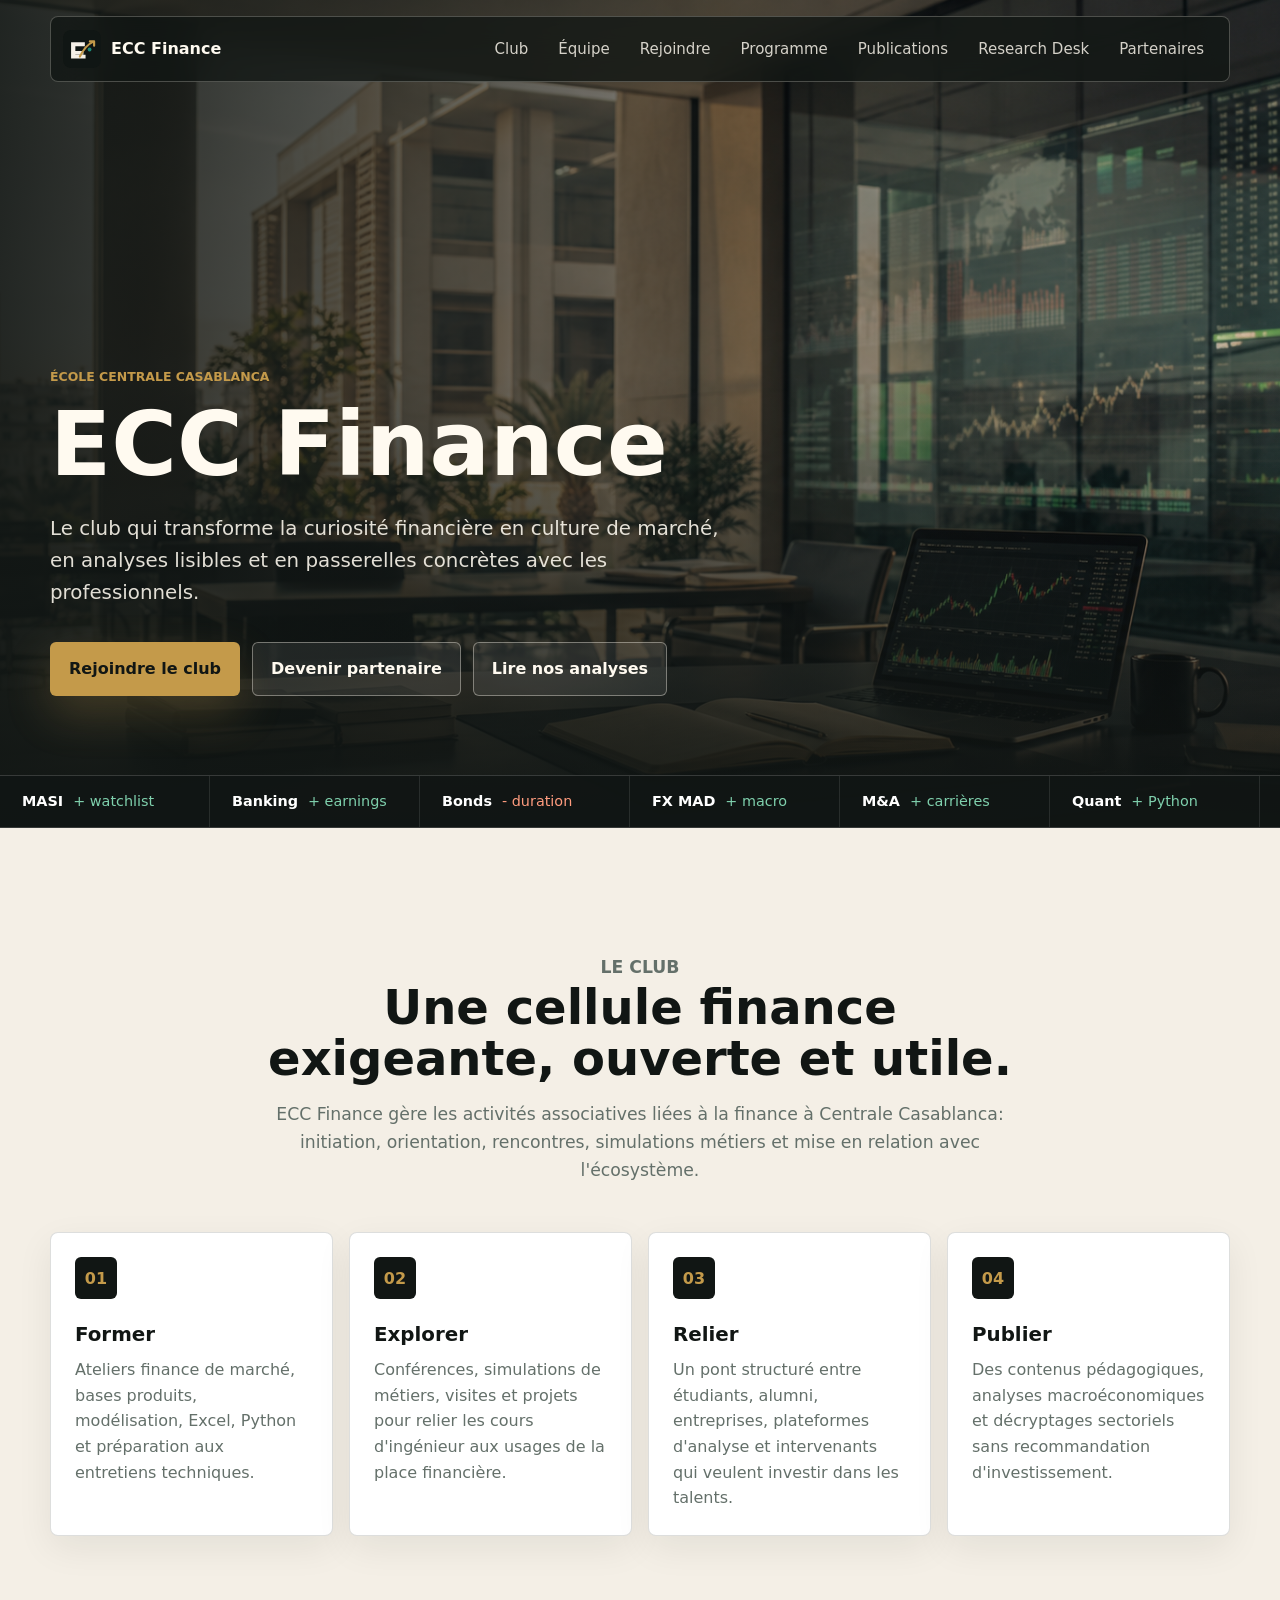
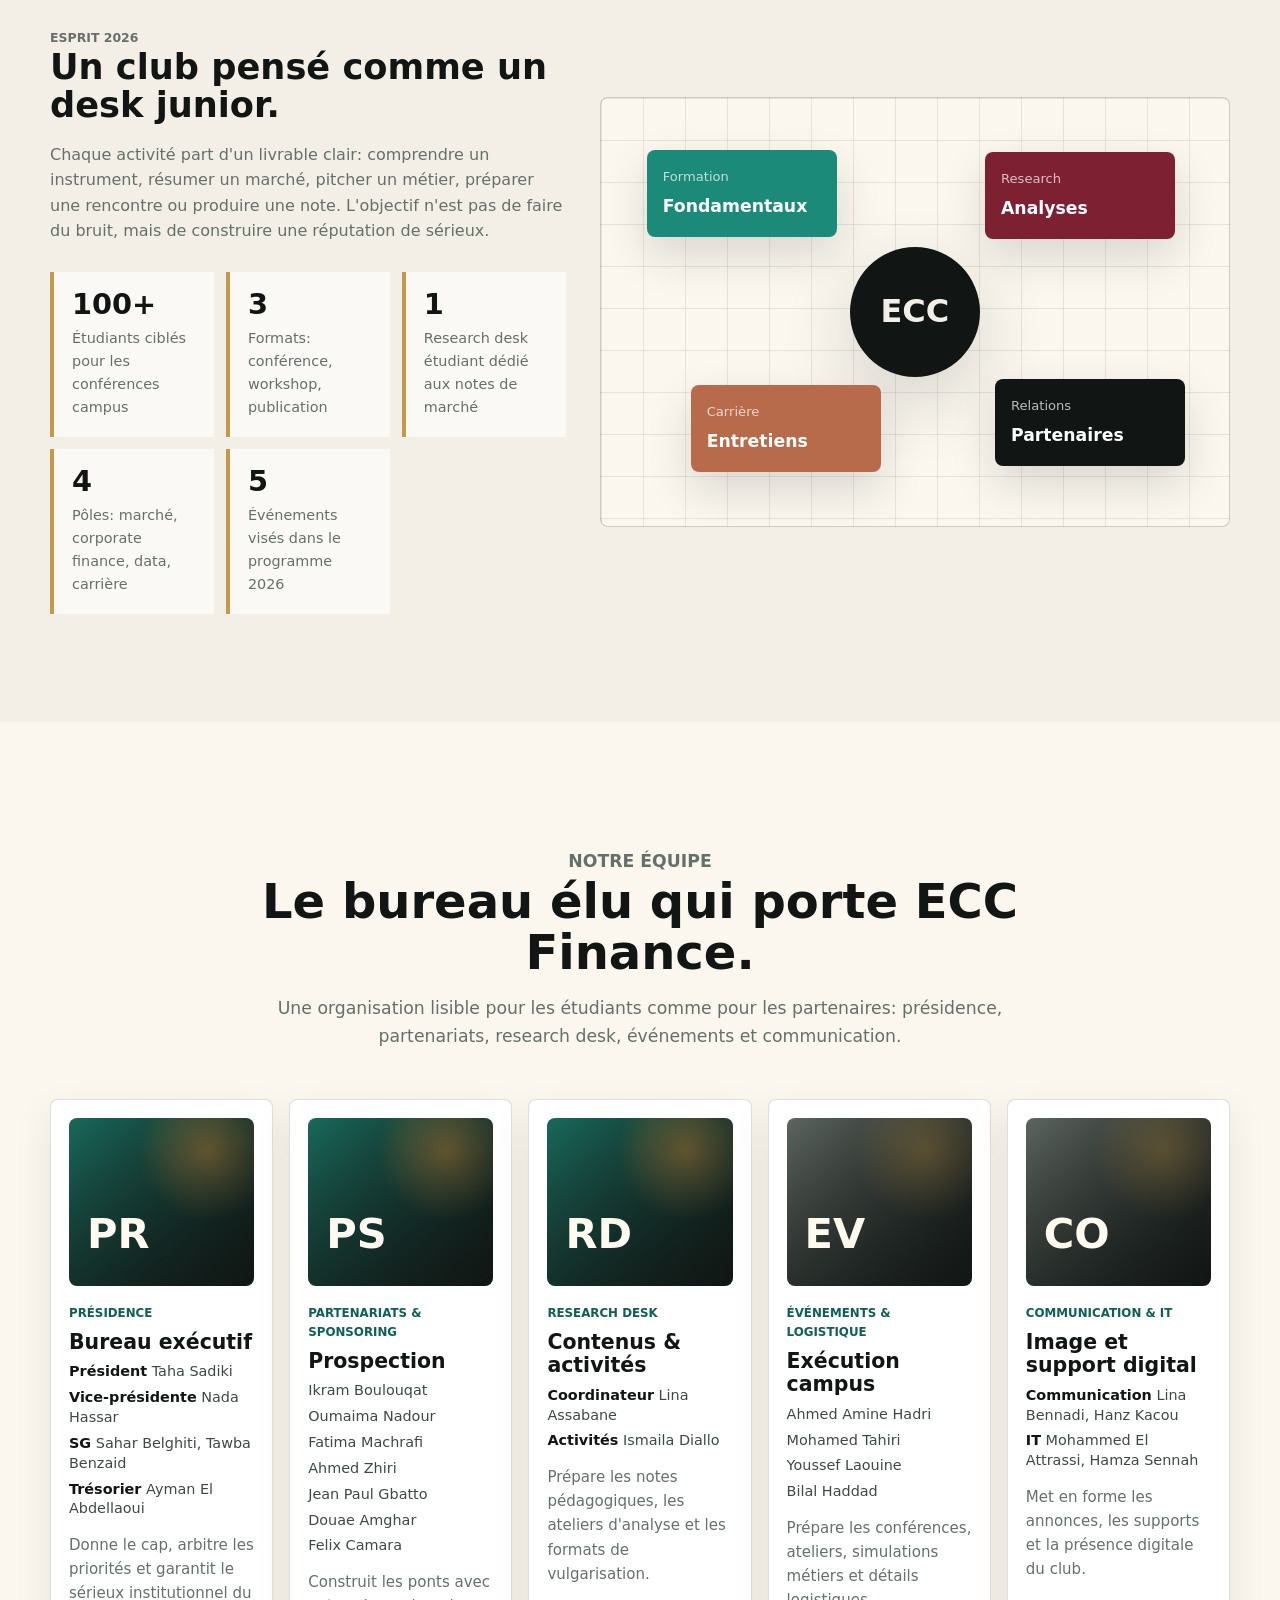
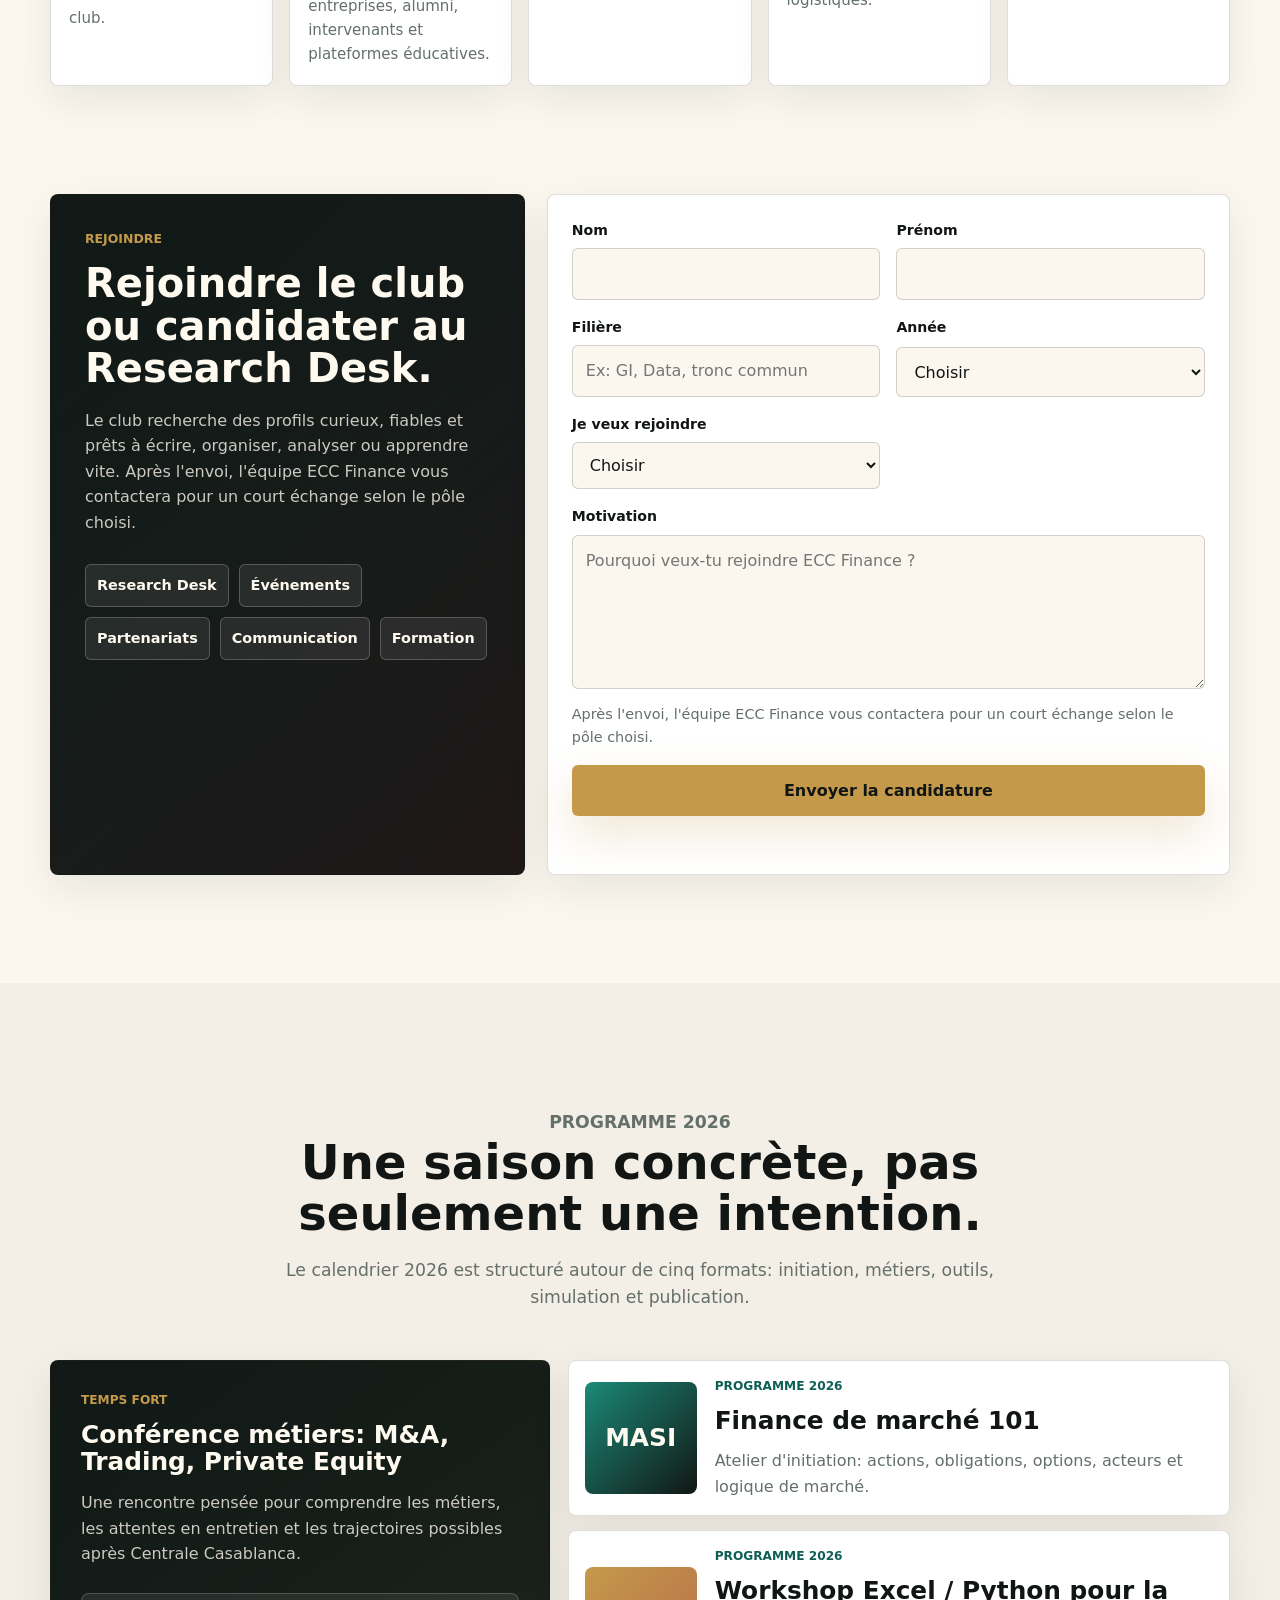
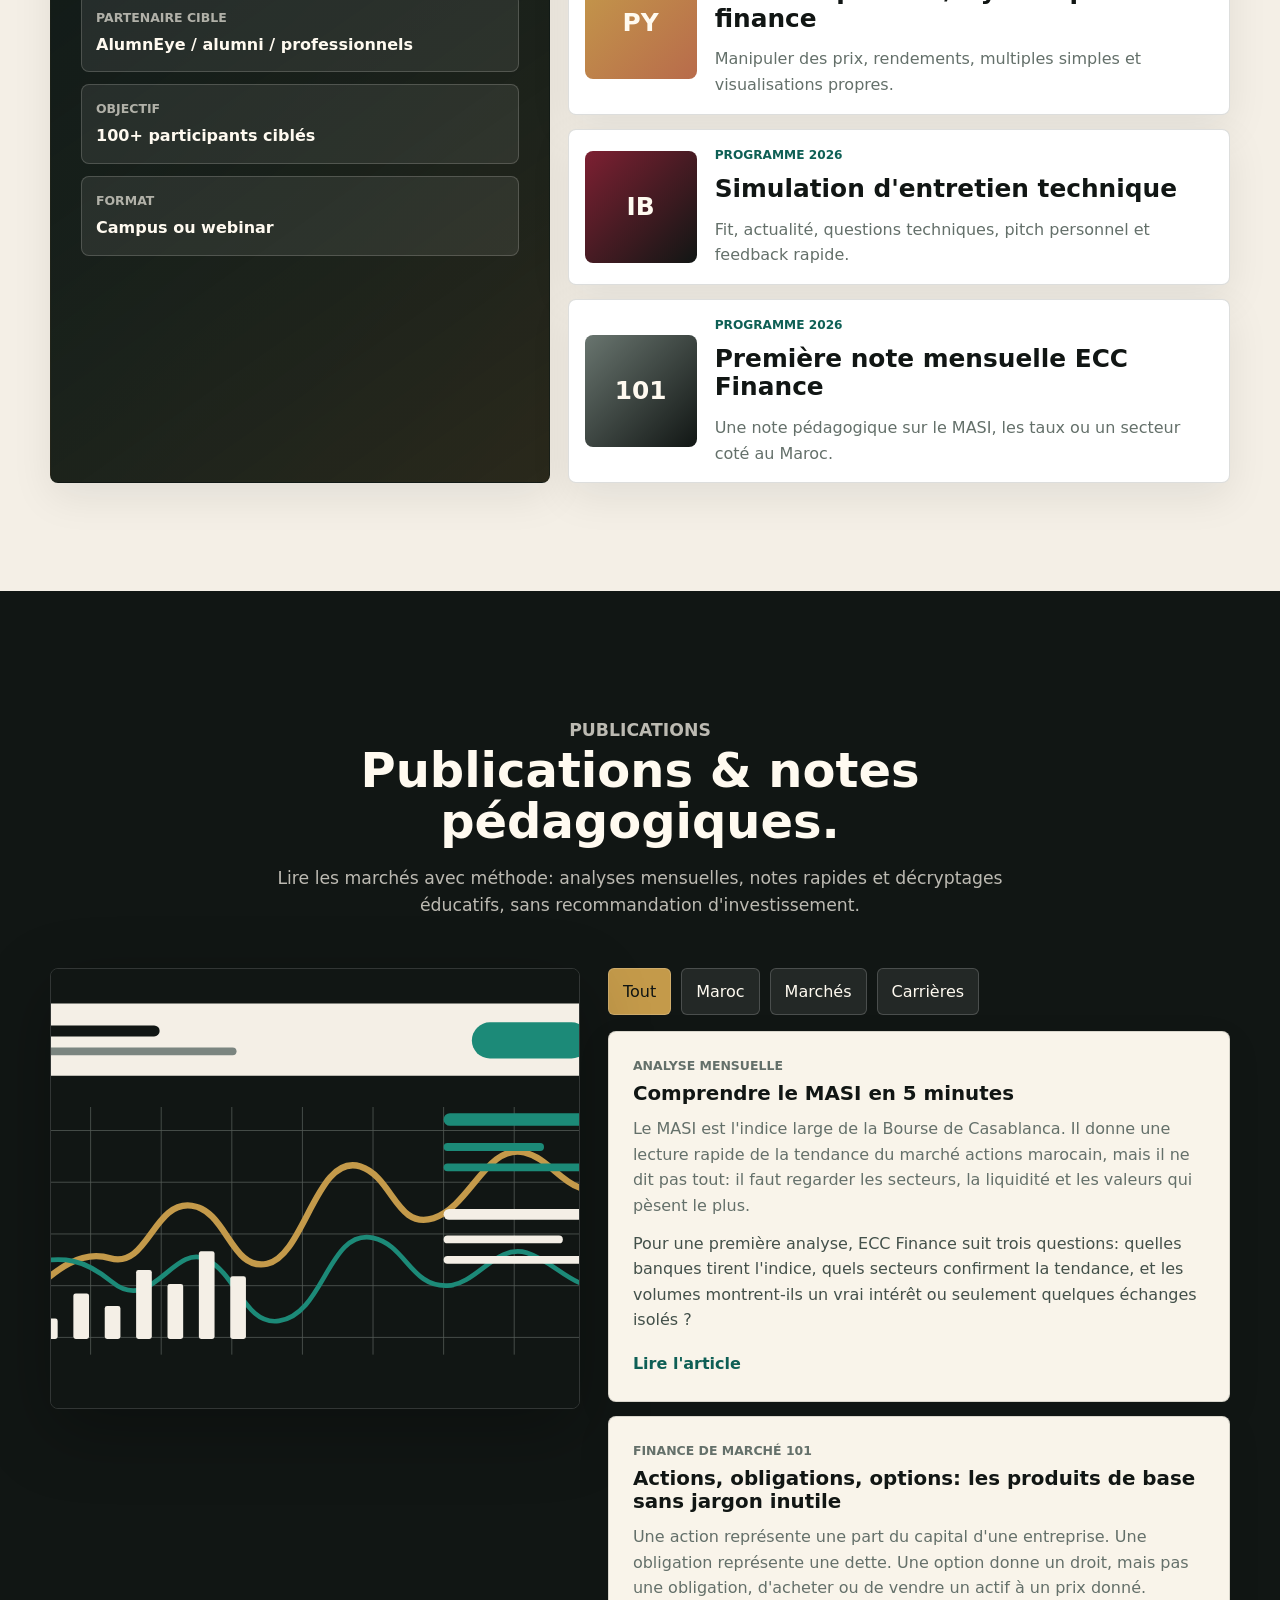
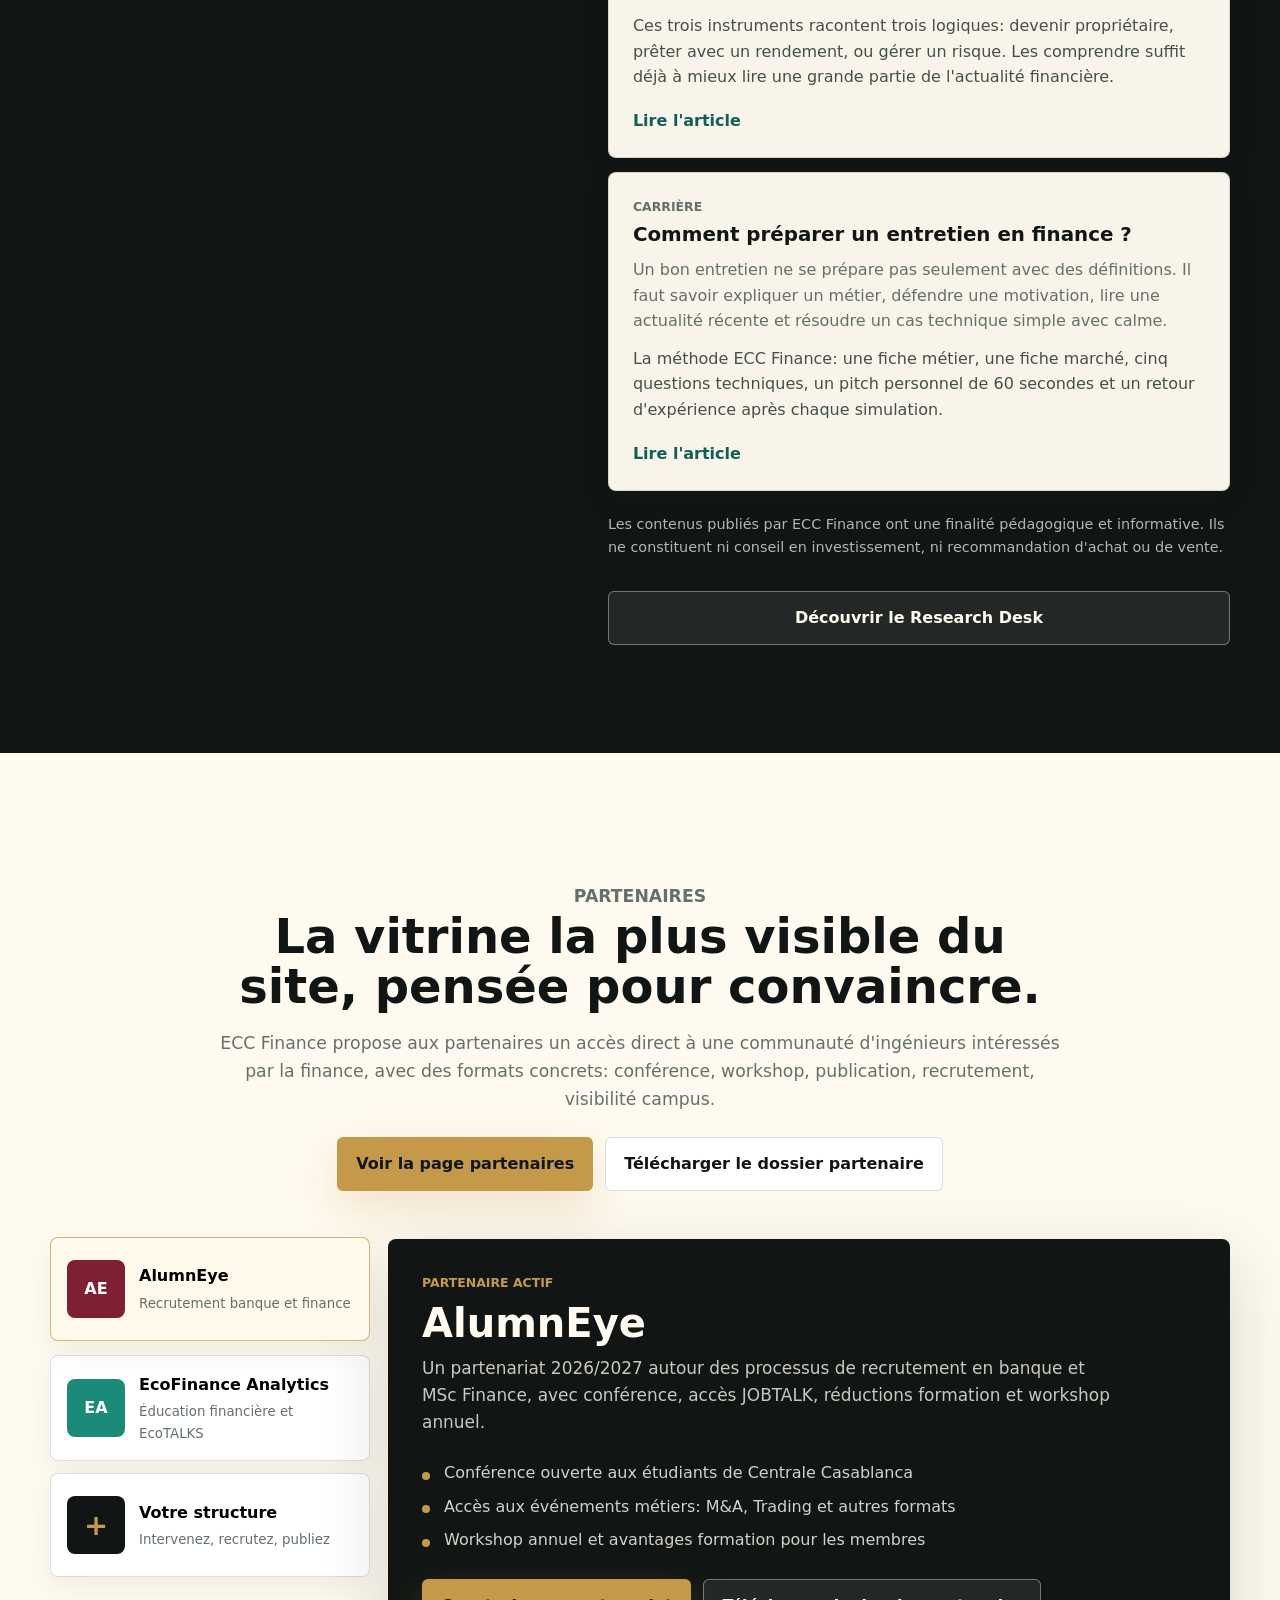
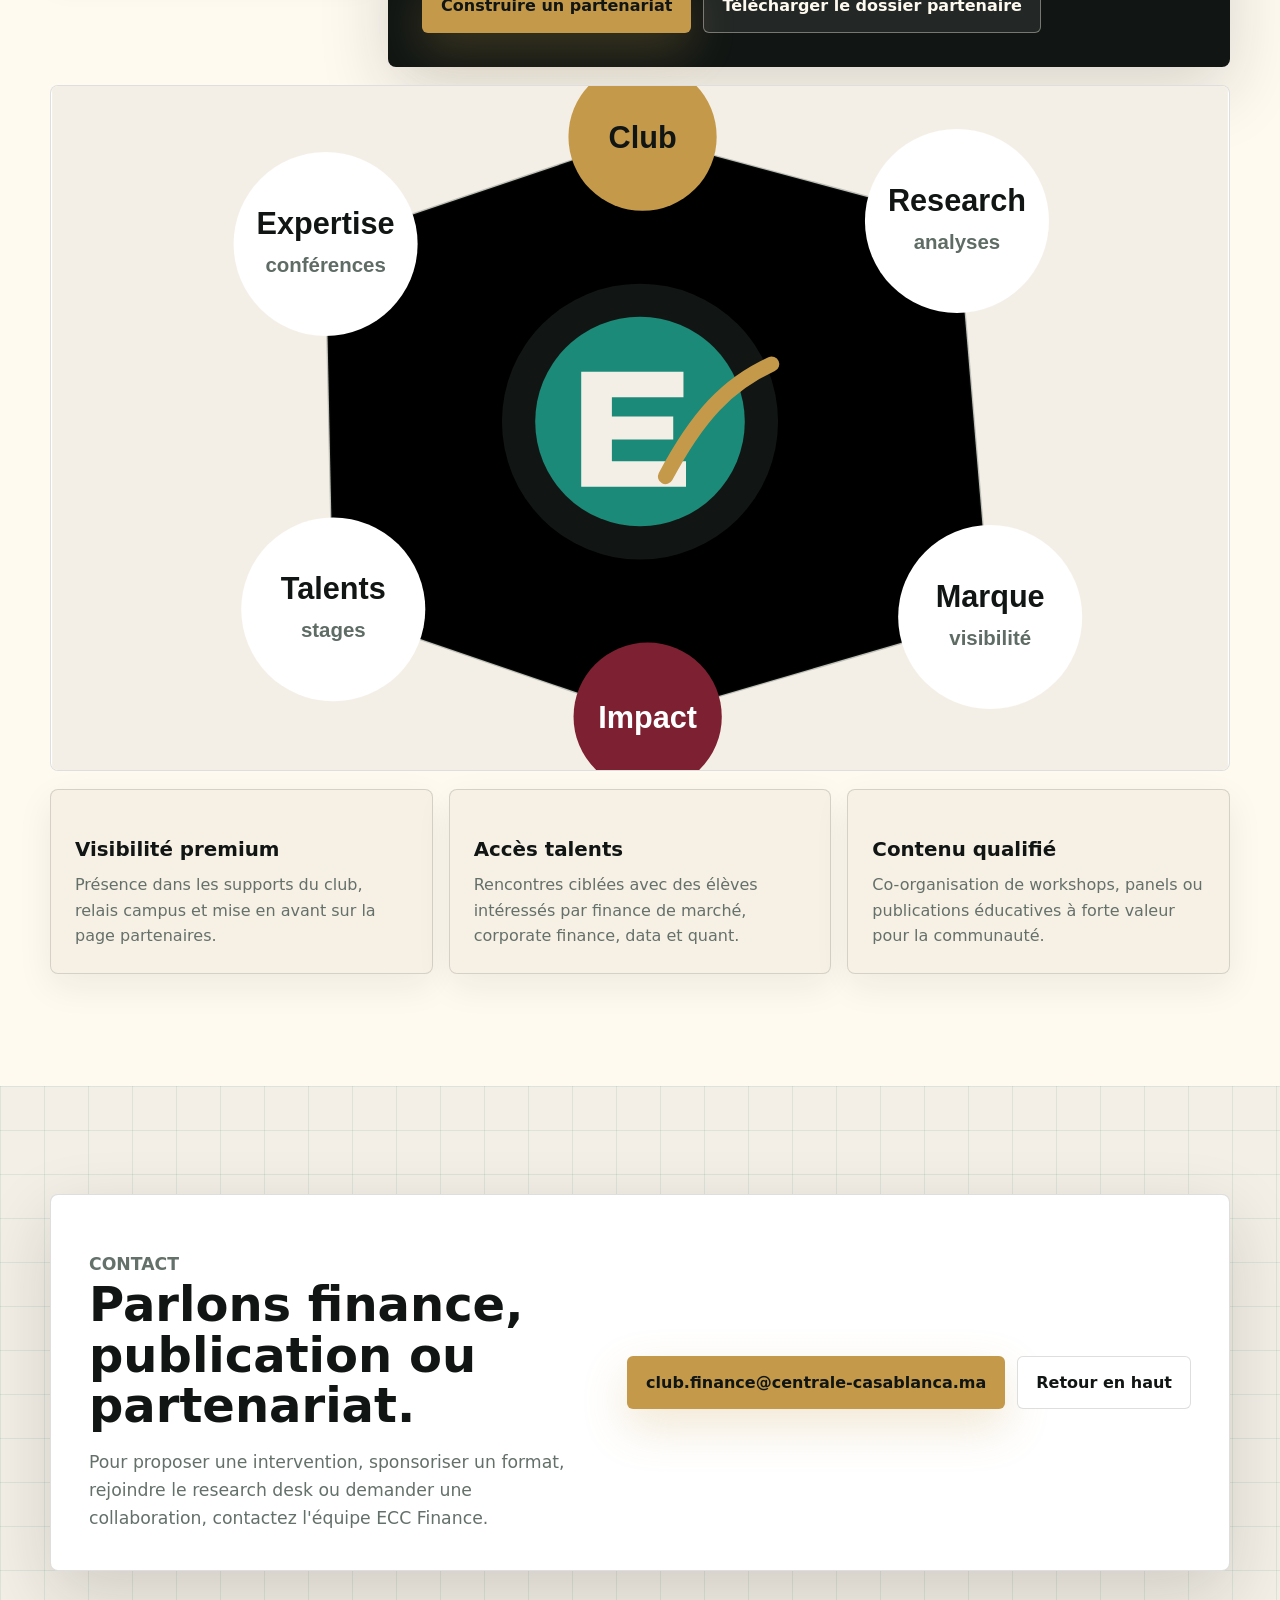
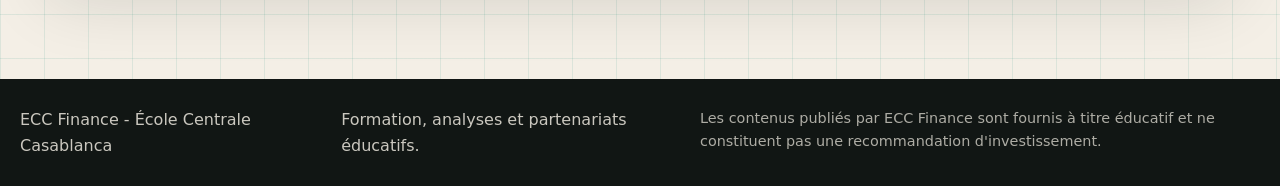
==== index.html @ 88d2e575 "Add partner and research pages" ====
<!doctype html>
<html lang="fr">
  <head>
    <meta charset="utf-8">
    <meta name="viewport" content="width=device-width, initial-scale=1">
    <title>ECC Finance | Club finance de Centrale Casablanca</title>
    <meta name="description" content="ECC Finance est le club finance de l'École Centrale Casablanca : formations, analyses de marché, événements, partenariats et orientation carrière.">
    <meta name="theme-color" content="#111614">
    <link rel="canonical" href="https://hamzasennah.github.io/Ecc-Finance/">
    <meta property="og:type" content="website">
    <meta property="og:title" content="ECC Finance | Club finance de Centrale Casablanca">
    <meta property="og:description" content="Formations, analyses, événements et partenariats autour de la finance.">
    <meta property="og:image" content="https://hamzasennah.github.io/Ecc-Finance/assets/hero-finance-campus.png">
    <meta property="og:url" content="https://hamzasennah.github.io/Ecc-Finance/">
    <meta property="og:locale" content="fr_FR">
    <meta name="twitter:card" content="summary_large_image">
    <meta name="twitter:title" content="ECC Finance | Club finance de Centrale Casablanca">
    <meta name="twitter:description" content="Formations, analyses, événements et partenariats autour de la finance.">
    <meta name="twitter:image" content="https://hamzasennah.github.io/Ecc-Finance/assets/hero-finance-campus.png">
    <link rel="icon" href="assets/ecc-finance-mark.svg" type="image/svg+xml">
    <link rel="preload" as="image" href="assets/hero-finance-campus.png">
    <link rel="stylesheet" href="styles.css">
    <script type="application/ld+json">
      {
        "@context": "https://schema.org",
        "@type": "StudentOrganization",
        "name": "ECC Finance",
        "url": "https://hamzasennah.github.io/Ecc-Finance/",
        "email": "club.finance@centrale-casablanca.ma",
        "description": "Club finance de l'École Centrale Casablanca : formations, analyses de marché, événements, partenariats et orientation carrière.",
        "parentOrganization": {
          "@type": "CollegeOrUniversity",
          "name": "École Centrale Casablanca"
        },
        "areaServed": "Casablanca, Maroc"
      }
    </script>
  </head>
  <body>
    <a class="skip-link" href="#main">Aller au contenu</a>
    <div class="scroll-progress" aria-hidden="true"></div>

    <header class="site-header" data-header>
      <a class="brand" href="#top" aria-label="ECC Finance accueil">
        <img src="assets/ecc-finance-mark.svg" alt="" width="44" height="44">
        <span>ECC Finance</span>
      </a>
      <button class="nav-toggle" type="button" aria-label="Ouvrir le menu" aria-expanded="false" aria-controls="site-nav">
        <span></span>
        <span></span>
        <span></span>
      </button>
      <nav class="site-nav" id="site-nav" aria-label="Navigation principale">
        <a href="#club">Club</a>
        <a href="#team">Équipe</a>
        <a href="#join">Rejoindre</a>
        <a href="#program">Programme</a>
        <a href="#research">Publications</a>
        <a href="research-desk.html">Research Desk</a>
        <a href="partenaires.html">Partenaires</a>
      </nav>
    </header>

    <main id="main">
      <section class="hero" id="top" aria-labelledby="hero-title">
        <img class="hero-image" src="assets/hero-finance-campus.png" alt="Espace de travail finance avec tableaux de marché et ambiance campus à Casablanca">
        <div class="hero-overlay" aria-hidden="true"></div>
        <div class="hero-content">
          <p class="eyebrow">École Centrale Casablanca</p>
          <h1 id="hero-title">ECC Finance</h1>
          <p class="hero-lead">Le club qui transforme la curiosité financière en culture de marché, en analyses lisibles et en passerelles concrètes avec les professionnels.</p>
          <div class="hero-actions">
            <a class="button button-primary" href="#join">Rejoindre le club</a>
            <a class="button button-secondary" href="partenaires.html">Devenir partenaire</a>
            <a class="button button-secondary" href="#research">Lire nos analyses</a>
          </div>
        </div>
        <aside class="market-tape" aria-label="Thèmes suivis par le club">
          <div class="ticker-track" data-ticker></div>
        </aside>
      </section>

      <section class="section club-section" id="club" aria-labelledby="club-title">
        <div class="section-heading">
          <p class="eyebrow">Le Club</p>
          <h2 id="club-title">Une cellule finance exigeante, ouverte et utile.</h2>
          <p>ECC Finance gère les activités associatives liées à la finance à Centrale Casablanca: initiation, orientation, rencontres, simulations métiers et mise en relation avec l'écosystème.</p>
        </div>

        <div class="mission-grid">
          <article class="mission-card reveal">
            <span class="card-number">01</span>
            <h3>Former</h3>
            <p>Ateliers finance de marché, bases produits, modélisation, Excel, Python et préparation aux entretiens techniques.</p>
          </article>
          <article class="mission-card reveal">
            <span class="card-number">02</span>
            <h3>Explorer</h3>
            <p>Conférences, simulations de métiers, visites et projets pour relier les cours d'ingénieur aux usages de la place financière.</p>
          </article>
          <article class="mission-card reveal">
            <span class="card-number">03</span>
            <h3>Relier</h3>
            <p>Un pont structuré entre étudiants, alumni, entreprises, plateformes d'analyse et intervenants qui veulent investir dans les talents.</p>
          </article>
          <article class="mission-card reveal">
            <span class="card-number">04</span>
            <h3>Publier</h3>
            <p>Des contenus pédagogiques, analyses macroéconomiques et décryptages sectoriels sans recommandation d'investissement.</p>
          </article>
        </div>

        <div class="club-lab">
          <div class="lab-copy">
            <p class="eyebrow">Esprit 2026</p>
            <h3>Un club pensé comme un desk junior.</h3>
            <p>Chaque activité part d'un livrable clair: comprendre un instrument, résumer un marché, pitcher un métier, préparer une rencontre ou produire une note. L'objectif n'est pas de faire du bruit, mais de construire une réputation de sérieux.</p>
            <dl class="metric-list">
              <div>
                <dt>100+</dt>
                <dd>Étudiants ciblés pour les conférences campus</dd>
              </div>
              <div>
                <dt>3</dt>
                <dd>Formats: conférence, workshop, publication</dd>
              </div>
              <div>
                <dt>1</dt>
                <dd>Research desk étudiant dédié aux notes de marché</dd>
              </div>
              <div>
                <dt>4</dt>
                <dd>Pôles: marché, corporate finance, data, carrière</dd>
              </div>
              <div>
                <dt>5</dt>
                <dd>Événements visés dans le programme 2026</dd>
              </div>
            </dl>
          </div>
          <div class="lab-visual reveal" aria-label="Axes operationnels du club">
            <div class="axis axis-formation">
              <span>Formation</span>
              <strong>Fondamentaux</strong>
            </div>
            <div class="axis axis-research">
              <span>Research</span>
              <strong>Analyses</strong>
            </div>
            <div class="axis axis-career">
              <span>Carrière</span>
              <strong>Entretiens</strong>
            </div>
            <div class="axis axis-network">
              <span>Relations</span>
              <strong>Partenaires</strong>
            </div>
          </div>
        </div>
      </section>

      <section class="section team-section" id="team" aria-labelledby="team-title">
        <div class="section-heading">
          <p class="eyebrow">Notre équipe</p>
          <h2 id="team-title">Le bureau élu qui porte ECC Finance.</h2>
          <p>Une organisation lisible pour les étudiants comme pour les partenaires: présidence, partenariats, research desk, événements et communication.</p>
        </div>

        <div class="team-grid">
          <article class="team-card reveal">
            <div class="team-photo" role="img" aria-label="Pôle présidence ECC Finance">PR</div>
            <div class="team-copy">
              <p class="role-label">Présidence</p>
              <h3>Bureau exécutif</h3>
              <ul class="team-members">
                <li><strong>Président</strong> Taha Sadiki</li>
                <li><strong>Vice-présidente</strong> Nada Hassar</li>
                <li><strong>SG</strong> Sahar Belghiti, Tawba Benzaid</li>
                <li><strong>Trésorier</strong> Ayman El Abdellaoui</li>
              </ul>
              <p>Donne le cap, arbitre les priorités et garantit le sérieux institutionnel du club.</p>
            </div>
          </article>

          <article class="team-card reveal">
            <div class="team-photo" role="img" aria-label="Pôle partenariats ECC Finance">PS</div>
            <div class="team-copy">
              <p class="role-label">Partenariats & sponsoring</p>
              <h3>Prospection</h3>
              <ul class="team-members">
                <li>Ikram Boulouqat</li>
                <li>Oumaima Nadour</li>
                <li>Fatima Machrafi</li>
                <li>Ahmed Zhiri</li>
                <li>Jean Paul Gbatto</li>
                <li>Douae Amghar</li>
                <li>Felix Camara</li>
              </ul>
              <p>Construit les ponts avec entreprises, alumni, intervenants et plateformes éducatives.</p>
            </div>
          </article>

          <article class="team-card reveal">
            <div class="team-photo" role="img" aria-label="Pôle research desk ECC Finance">RD</div>
            <div class="team-copy">
              <p class="role-label">Research Desk</p>
              <h3>Contenus & activités</h3>
              <ul class="team-members">
                <li><strong>Coordinateur</strong> Lina Assabane</li>
                <li><strong>Activités</strong> Ismaila Diallo</li>
              </ul>
              <p>Prépare les notes pédagogiques, les ateliers d'analyse et les formats de vulgarisation.</p>
            </div>
          </article>

          <article class="team-card reveal">
            <div class="team-photo team-photo-muted" role="img" aria-label="Pôle événements ECC Finance">EV</div>
            <div class="team-copy">
              <p class="role-label">Événements & logistique</p>
              <h3>Exécution campus</h3>
              <ul class="team-members">
                <li>Ahmed Amine Hadri</li>
                <li>Mohamed Tahiri</li>
                <li>Youssef Laouine</li>
                <li>Bilal Haddad</li>
              </ul>
              <p>Prépare les conférences, ateliers, simulations métiers et détails logistiques.</p>
            </div>
          </article>

          <article class="team-card reveal">
            <div class="team-photo team-photo-muted" role="img" aria-label="Pôle communication ECC Finance">CO</div>
            <div class="team-copy">
              <p class="role-label">Communication & IT</p>
              <h3>Image et support digital</h3>
              <ul class="team-members">
                <li><strong>Communication</strong> Lina Bennadi, Hanz Kacou</li>
                <li><strong>IT</strong> Mohammed El Attrassi, Hamza Sennah</li>
              </ul>
              <p>Met en forme les annonces, les supports et la présence digitale du club.</p>
            </div>
          </article>
        </div>
      </section>

      <section class="section join-section" id="join" aria-labelledby="join-title">
        <div class="join-panel">
          <div class="join-copy">
            <p class="eyebrow">Rejoindre</p>
            <h2 id="join-title">Rejoindre le club ou candidater au Research Desk.</h2>
            <p>Le club recherche des profils curieux, fiables et prêts à écrire, organiser, analyser ou apprendre vite. Après l'envoi, l'équipe ECC Finance vous contactera pour un court échange selon le pôle choisi.</p>
            <div class="join-badges" aria-label="Domaines possibles">
              <span>Research Desk</span>
              <span>Événements</span>
              <span>Partenariats</span>
              <span>Communication</span>
              <span>Formation</span>
            </div>
          </div>

          <form class="join-form" action="https://formsubmit.co/hamza.sennah@centrale-casablanca.ma" method="POST" data-ajax-form data-email="hamza.sennah@centrale-casablanca.ma" data-subject="Candidature ECC Finance" data-success="Votre candidature a bien été envoyée. L'équipe ECC Finance vous contactera pour un court échange selon le pôle choisi.">
            <div class="form-field">
              <label for="candidate-lastname">Nom</label>
              <input id="candidate-lastname" name="Nom" autocomplete="family-name" required>
            </div>
            <div class="form-field">
              <label for="candidate-firstname">Prénom</label>
              <input id="candidate-firstname" name="Prénom" autocomplete="given-name" required>
            </div>
            <div class="form-field">
              <label for="candidate-track">Filière</label>
              <input id="candidate-track" name="Filière" placeholder="Ex: GI, Data, tronc commun" required>
            </div>
            <div class="form-field">
              <label for="candidate-year">Année</label>
              <select id="candidate-year" name="Année" required>
                <option value="">Choisir</option>
                <option>1A</option>
                <option>2A</option>
                <option>3A</option>
                <option>Alumni</option>
              </select>
            </div>
            <div class="form-field">
              <label for="candidate-domain">Je veux rejoindre</label>
              <select id="candidate-domain" name="Pôle souhaité" required>
                <option value="">Choisir</option>
                <option>Research Desk</option>
                <option>Événements</option>
                <option>Partenariats</option>
                <option>Communication</option>
                <option>Formation</option>
              </select>
            </div>
            <div class="form-field form-field-full">
              <label for="candidate-motivation">Motivation</label>
              <textarea id="candidate-motivation" name="Motivation" rows="5" placeholder="Pourquoi veux-tu rejoindre ECC Finance ?" required></textarea>
            </div>
            <input type="hidden" name="_subject" value="Candidature ECC Finance">
            <input type="hidden" name="_template" value="table">
            <input type="hidden" name="_captcha" value="false">
            <input class="visually-hidden" type="text" name="_honey" tabindex="-1" autocomplete="off">
            <p class="form-note">Après l'envoi, l'équipe ECC Finance vous contactera pour un court échange selon le pôle choisi.</p>
            <button class="button button-primary form-submit" type="submit">Envoyer la candidature</button>
            <p class="form-status" data-form-status aria-live="polite"></p>
          </form>
        </div>
      </section>

      <section class="section events-section" id="program" aria-labelledby="program-title">
        <div class="section-heading">
          <p class="eyebrow">Programme 2026</p>
          <h2 id="program-title">Une saison concrète, pas seulement une intention.</h2>
          <p>Le calendrier 2026 est structuré autour de cinq formats: initiation, métiers, outils, simulation et publication.</p>
        </div>

        <div class="events-layout">
          <article class="event-feature reveal">
            <p class="event-status">Temps fort</p>
            <h3>Conférence métiers: M&A, Trading, Private Equity</h3>
            <p>Une rencontre pensée pour comprendre les métiers, les attentes en entretien et les trajectoires possibles après Centrale Casablanca.</p>
            <dl>
              <div>
                <dt>Partenaire cible</dt>
                <dd>AlumnEye / alumni / professionnels</dd>
              </div>
              <div>
                <dt>Objectif</dt>
                <dd>100+ participants ciblés</dd>
              </div>
              <div>
                <dt>Format</dt>
                <dd>Campus ou webinar</dd>
              </div>
            </dl>
          </article>

          <div class="event-list">
            <article class="event-card reveal">
              <div class="event-poster poster-masi" aria-hidden="true">MASI</div>
              <div>
                <p class="event-status">Programme 2026</p>
                <h3>Finance de marché 101</h3>
                <p>Atelier d'initiation: actions, obligations, options, acteurs et logique de marché.</p>
              </div>
            </article>
            <article class="event-card reveal">
              <div class="event-poster poster-python" aria-hidden="true">PY</div>
              <div>
                <p class="event-status">Programme 2026</p>
                <h3>Workshop Excel / Python pour la finance</h3>
                <p>Manipuler des prix, rendements, multiples simples et visualisations propres.</p>
              </div>
            </article>
            <article class="event-card reveal">
              <div class="event-poster poster-career" aria-hidden="true">IB</div>
              <div>
                <p class="event-status">Programme 2026</p>
                <h3>Simulation d'entretien technique</h3>
                <p>Fit, actualité, questions techniques, pitch personnel et feedback rapide.</p>
              </div>
            </article>
            <article class="event-card reveal">
              <div class="event-poster poster-past" aria-hidden="true">101</div>
              <div>
                <p class="event-status">Programme 2026</p>
                <h3>Première note mensuelle ECC Finance</h3>
                <p>Une note pédagogique sur le MASI, les taux ou un secteur coté au Maroc.</p>
              </div>
            </article>
          </div>
        </div>
      </section>

      <section class="section research-section" id="research" aria-labelledby="research-title">
        <div class="section-heading research-heading">
          <p class="eyebrow">Publications</p>
          <h2 id="research-title">Publications & notes pédagogiques.</h2>
          <p>Lire les marchés avec méthode: analyses mensuelles, notes rapides et décryptages éducatifs, sans recommandation d'investissement.</p>
        </div>

        <div class="research-layout">
          <div class="research-visual reveal">
            <img src="assets/research-snapshot.svg" alt="Dashboard stylisé d'analyse financière">
          </div>

          <div class="blog-console">
            <div class="filter-row" aria-label="Filtrer les publications">
              <button class="filter-button active" type="button" data-filter="all">Tout</button>
              <button class="filter-button" type="button" data-filter="maroc">Maroc</button>
              <button class="filter-button" type="button" data-filter="markets">Marchés</button>
              <button class="filter-button" type="button" data-filter="career">Carrières</button>
            </div>

            <div class="post-list" data-posts>
              <a class="post-card reveal" data-category="maroc" href="articles/masi.html">
                <p class="post-meta">Analyse mensuelle</p>
                <h3>Comprendre le MASI en 5 minutes</h3>
                <p>Le MASI est l'indice large de la Bourse de Casablanca. Il donne une lecture rapide de la tendance du marché actions marocain, mais il ne dit pas tout: il faut regarder les secteurs, la liquidité et les valeurs qui pèsent le plus.</p>
                <p class="article-body">Pour une première analyse, ECC Finance suit trois questions: quelles banques tirent l'indice, quels secteurs confirment la tendance, et les volumes montrent-ils un vrai intérêt ou seulement quelques échanges isolés ?</p>
                <span class="post-link">Lire l'article</span>
              </a>
              <a class="post-card reveal" data-category="markets" href="articles/produits-financiers.html">
                <p class="post-meta">Finance de marché 101</p>
                <h3>Actions, obligations, options: les produits de base sans jargon inutile</h3>
                <p>Une action représente une part du capital d'une entreprise. Une obligation représente une dette. Une option donne un droit, mais pas une obligation, d'acheter ou de vendre un actif à un prix donné.</p>
                <p class="article-body">Ces trois instruments racontent trois logiques: devenir propriétaire, prêter avec un rendement, ou gérer un risque. Les comprendre suffit déjà à mieux lire une grande partie de l'actualité financière.</p>
                <span class="post-link">Lire l'article</span>
              </a>
              <a class="post-card reveal" data-category="career" href="articles/entretien-finance.html">
                <p class="post-meta">Carrière</p>
                <h3>Comment préparer un entretien en finance ?</h3>
                <p>Un bon entretien ne se prépare pas seulement avec des définitions. Il faut savoir expliquer un métier, défendre une motivation, lire une actualité récente et résoudre un cas technique simple avec calme.</p>
                <p class="article-body">La méthode ECC Finance: une fiche métier, une fiche marché, cinq questions techniques, un pitch personnel de 60 secondes et un retour d'expérience après chaque simulation.</p>
                <span class="post-link">Lire l'article</span>
              </a>
            </div>

            <p class="disclaimer">Les contenus publiés par ECC Finance ont une finalité pédagogique et informative. Ils ne constituent ni conseil en investissement, ni recommandation d'achat ou de vente.</p>
            <a class="button button-secondary research-page-link" href="research-desk.html">Découvrir le Research Desk</a>
          </div>
        </div>
      </section>

      <section class="partners-section" id="partners" aria-labelledby="partners-title">
        <div class="partners-intro">
          <p class="eyebrow">Partenaires</p>
          <h2 id="partners-title">La vitrine la plus visible du site, pensée pour convaincre.</h2>
          <p>ECC Finance propose aux partenaires un accès direct à une communauté d'ingénieurs intéressés par la finance, avec des formats concrets: conférence, workshop, publication, recrutement, visibilité campus.</p>
          <div class="partner-intro-actions">
            <a class="button button-primary partner-pack-link" href="partenaires.html">Voir la page partenaires</a>
            <a class="button button-secondary partner-pack-link" href="assets/partner-pack-ecc-finance.pdf" download>Télécharger le dossier partenaire</a>
          </div>
        </div>

        <div class="partner-stage">
          <div class="partner-selector" aria-label="Partenaires actifs">
            <button class="partner-card active" type="button" data-partner="alumneye">
              <span class="partner-logo alumneye-logo">AE</span>
              <span>
                <strong>AlumnEye</strong>
                <small>Recrutement banque et finance</small>
              </span>
            </button>
            <button class="partner-card" type="button" data-partner="ecofinance">
              <span class="partner-logo ecofinance-logo">EA</span>
              <span>
                <strong>EcoFinance Analytics</strong>
                <small>Éducation financière et EcoTALKS</small>
              </span>
            </button>
            <button class="partner-card" type="button" data-partner="future">
              <span class="partner-logo future-logo">+</span>
              <span>
                <strong>Votre structure</strong>
                <small>Intervenez, recrutez, publiez</small>
              </span>
            </button>
          </div>

          <article class="partner-spotlight" data-partner-panel aria-live="polite">
            <p class="spotlight-kicker">Partenaire actif</p>
            <h3>AlumnEye</h3>
            <p class="spotlight-text">Un partenariat 2026/2027 autour des processus de recrutement en banque et MSc Finance, avec conférence, accès JOBTALK, réductions formation et workshop annuel.</p>
            <ul class="spotlight-list">
              <li>Conférence ouverte aux étudiants de Centrale Casablanca</li>
              <li>Accès aux événements métiers: M&A, Trading et autres formats</li>
              <li>Workshop annuel et avantages formation pour les membres</li>
            </ul>
            <div class="spotlight-actions">
              <a class="button button-primary" href="partenaires.html#partner-contact">Construire un partenariat</a>
              <a class="button button-secondary" href="assets/partner-pack-ecc-finance.pdf" download>Télécharger le dossier partenaire</a>
            </div>
          </article>

          <div class="partner-map reveal">
            <img src="assets/partner-constellation.svg" alt="Carte de l'écosystème partenaires ECC Finance">
          </div>
        </div>

        <div class="partner-offers">
          <article class="offer-card reveal">
            <h3>Visibilité premium</h3>
            <p>Présence dans les supports du club, relais campus et mise en avant sur la page partenaires.</p>
          </article>
          <article class="offer-card reveal">
            <h3>Accès talents</h3>
            <p>Rencontres ciblées avec des élèves intéressés par finance de marché, corporate finance, data et quant.</p>
          </article>
          <article class="offer-card reveal">
            <h3>Contenu qualifié</h3>
            <p>Co-organisation de workshops, panels ou publications éducatives à forte valeur pour la communauté.</p>
          </article>
        </div>
      </section>

      <section class="section contact-section" id="contact" aria-labelledby="contact-title">
        <div class="contact-panel">
          <div>
            <p class="eyebrow">Contact</p>
            <h2 id="contact-title">Parlons finance, publication ou partenariat.</h2>
            <p>Pour proposer une intervention, sponsoriser un format, rejoindre le research desk ou demander une collaboration, contactez l'équipe ECC Finance.</p>
          </div>
          <div class="contact-actions">
            <a class="button button-primary" href="mailto:club.finance@centrale-casablanca.ma">club.finance@centrale-casablanca.ma</a>
            <a class="button button-secondary" href="#top">Retour en haut</a>
          </div>
        </div>
      </section>
    </main>

    <footer class="site-footer">
      <p>ECC Finance - École Centrale Casablanca</p>
      <p>Formation, analyses et partenariats éducatifs.</p>
      <p class="footer-disclaimer">Les contenus publiés par ECC Finance sont fournis à titre éducatif et ne constituent pas une recommandation d'investissement.</p>
    </footer>

    <script src="script.js"></script>
  </body>
</html>
---- styles.css ----
:root {
  --ink: #111614;
  --ink-soft: #25312d;
  --paper: #f4efe6;
  --paper-strong: #fffaf0;
  --white: #ffffff;
  --teal: #1c8a78;
  --teal-dark: #0e5f55;
  --gold: #c49a4a;
  --wine: #7d2032;
  --clay: #b86b4b;
  --muted: #64706a;
  --line: rgba(17, 22, 20, 0.14);
  --shadow: 0 24px 70px rgba(17, 22, 20, 0.16);
  --max: 1180px;
}

* {
  box-sizing: border-box;
}

html {
  scroll-behavior: smooth;
}

body {
  margin: 0;
  font-family: Inter, ui-sans-serif, system-ui, -apple-system, BlinkMacSystemFont, "Segoe UI", sans-serif;
  color: var(--ink);
  background: var(--paper);
  line-height: 1.6;
  letter-spacing: 0;
}

img {
  max-width: 100%;
  display: block;
}

a {
  color: inherit;
}

button,
input,
select,
textarea {
  font: inherit;
}

a:focus-visible,
button:focus-visible,
input:focus-visible,
select:focus-visible,
textarea:focus-visible {
  outline: 3px solid var(--gold);
  outline-offset: 4px;
}

.skip-link {
  position: fixed;
  top: 12px;
  left: 12px;
  z-index: 1000;
  transform: translateY(-140%);
  background: var(--gold);
  color: var(--ink);
  padding: 10px 14px;
  border-radius: 6px;
}

.skip-link:focus {
  transform: translateY(0);
}

.scroll-progress {
  position: fixed;
  top: 0;
  left: 0;
  width: 0;
  height: 4px;
  background: linear-gradient(90deg, var(--teal), var(--gold), var(--wine));
  z-index: 1001;
}

section[id] {
  scroll-margin-top: 112px;
}

.site-header {
  position: fixed;
  top: 16px;
  left: 50%;
  z-index: 100;
  width: min(calc(100% - 32px), var(--max));
  transform: translateX(-50%);
  display: flex;
  align-items: center;
  justify-content: space-between;
  gap: 24px;
  padding: 10px 12px;
  border: 1px solid rgba(244, 239, 230, 0.25);
  border-radius: 8px;
  background: rgba(17, 22, 20, 0.78);
  color: var(--paper-strong);
  backdrop-filter: blur(18px);
  transition: background 180ms ease, box-shadow 180ms ease;
}

.site-header.scrolled {
  background: rgba(17, 22, 20, 0.94);
  box-shadow: 0 18px 46px rgba(0, 0, 0, 0.2);
}

.brand {
  display: inline-flex;
  align-items: center;
  gap: 10px;
  text-decoration: none;
  font-weight: 800;
  font-size: 1rem;
}

.brand img {
  width: 38px;
  height: 38px;
  border-radius: 8px;
}

.site-nav {
  display: flex;
  align-items: center;
  gap: 4px;
}

.site-nav a {
  text-decoration: none;
  color: rgba(255, 250, 240, 0.82);
  padding: 10px 13px;
  border-radius: 6px;
  font-size: 0.94rem;
  transition: background 160ms ease, color 160ms ease;
}

.site-nav a:hover,
.site-nav a:focus-visible {
  background: rgba(255, 255, 255, 0.12);
  color: var(--white);
  outline: none;
}

.nav-toggle {
  display: none;
  width: 42px;
  height: 42px;
  border: 0;
  border-radius: 6px;
  background: rgba(255, 255, 255, 0.1);
  color: var(--white);
  cursor: pointer;
}

.nav-toggle span {
  display: block;
  width: 20px;
  height: 2px;
  margin: 5px auto;
  background: currentColor;
}

.hero {
  position: relative;
  min-height: 92vh;
  display: grid;
  align-items: end;
  overflow: hidden;
  color: var(--paper-strong);
  background: var(--ink);
}

.hero-image {
  position: absolute;
  inset: 0;
  width: 100%;
  height: 100%;
  object-fit: cover;
}

.hero-overlay {
  position: absolute;
  inset: 0;
  background:
    linear-gradient(90deg, rgba(17, 22, 20, 0.92) 0%, rgba(17, 22, 20, 0.64) 38%, rgba(17, 22, 20, 0.12) 100%),
    linear-gradient(0deg, rgba(17, 22, 20, 0.92) 0%, rgba(17, 22, 20, 0) 55%);
}

.hero-content {
  position: relative;
  z-index: 2;
  width: min(calc(100% - 40px), var(--max));
  margin: 0 auto;
  padding: 190px 0 132px;
}

.eyebrow {
  margin: 0 0 14px;
  color: var(--gold);
  font-size: 0.78rem;
  font-weight: 800;
  text-transform: uppercase;
}

.hero h1 {
  margin: 0;
  max-width: 840px;
  font-size: 5.6rem;
  line-height: 0.96;
  font-weight: 900;
}

.hero-lead {
  max-width: 690px;
  margin: 26px 0 0;
  color: rgba(255, 250, 240, 0.88);
  font-size: 1.24rem;
}

.hero-actions,
.contact-actions {
  display: flex;
  flex-wrap: wrap;
  gap: 12px;
  margin-top: 34px;
}

.button {
  display: inline-flex;
  align-items: center;
  justify-content: center;
  min-height: 48px;
  padding: 13px 18px;
  border: 1px solid transparent;
  border-radius: 6px;
  text-decoration: none;
  font-weight: 800;
  transition: transform 170ms ease, box-shadow 170ms ease, background 170ms ease;
}

.button:hover {
  transform: translateY(-2px);
}

.button:disabled {
  cursor: not-allowed;
  opacity: 0.64;
  transform: none;
}

.button-primary {
  background: var(--gold);
  color: var(--ink);
  box-shadow: 0 18px 45px rgba(196, 154, 74, 0.24);
}

.button-secondary {
  border-color: rgba(255, 250, 240, 0.38);
  color: var(--paper-strong);
  background: rgba(255, 255, 255, 0.08);
}

.contact-section .button-secondary {
  border-color: var(--line);
  color: var(--ink);
  background: var(--white);
}

.market-tape {
  position: absolute;
  left: 0;
  right: 0;
  bottom: 0;
  z-index: 3;
  overflow: hidden;
  border-top: 1px solid rgba(255, 255, 255, 0.16);
  border-bottom: 1px solid rgba(255, 255, 255, 0.16);
  background: rgba(17, 22, 20, 0.86);
}

.ticker-track {
  display: flex;
  width: max-content;
  animation: ticker 28s linear infinite;
}

.ticker-item {
  display: inline-flex;
  align-items: center;
  gap: 10px;
  min-width: 210px;
  padding: 14px 22px;
  color: rgba(255, 250, 240, 0.82);
  border-right: 1px solid rgba(255, 255, 255, 0.1);
  font-size: 0.9rem;
}

.ticker-item strong {
  color: var(--white);
}

.ticker-item .up {
  color: #7fd0ad;
}

.ticker-item .down {
  color: #ff9c7f;
}

@keyframes ticker {
  from {
    transform: translateX(0);
  }
  to {
    transform: translateX(-50%);
  }
}

.section {
  padding: 108px 20px;
}

.section-heading {
  width: min(760px, 100%);
  margin: 0 auto 48px;
  text-align: center;
}

.section-heading h2,
.partners-intro h2,
.contact-panel h2 {
  margin: 0;
  font-size: 3rem;
  line-height: 1.06;
}

.section-heading p,
.partners-intro p,
.contact-panel p {
  margin: 18px 0 0;
  color: var(--muted);
  font-size: 1.08rem;
}

.mission-grid {
  width: min(var(--max), 100%);
  margin: 0 auto;
  display: grid;
  grid-template-columns: repeat(4, minmax(0, 1fr));
  gap: 16px;
}

.mission-card,
.post-card,
.offer-card {
  background: var(--white);
  border: 1px solid var(--line);
  border-radius: 8px;
  padding: 24px;
  box-shadow: 0 12px 36px rgba(17, 22, 20, 0.07);
}

.mission-card {
  min-height: 256px;
}

.card-number {
  display: inline-flex;
  width: 42px;
  height: 42px;
  align-items: center;
  justify-content: center;
  border-radius: 6px;
  background: var(--ink);
  color: var(--gold);
  font-weight: 900;
}

.mission-card h3,
.post-card h3,
.offer-card h3 {
  margin: 24px 0 10px;
  font-size: 1.24rem;
  line-height: 1.2;
}

.mission-card p,
.post-card p,
.offer-card p {
  margin: 0;
  color: var(--muted);
}

.post-card .article-body {
  margin-top: 12px;
  color: #43504a;
}

.club-lab {
  width: min(var(--max), 100%);
  margin: 74px auto 0;
  display: grid;
  grid-template-columns: 0.9fr 1.1fr;
  gap: 34px;
  align-items: center;
}

.lab-copy h3 {
  margin: 0;
  font-size: 2.2rem;
  line-height: 1.08;
}

.lab-copy p {
  margin: 18px 0 0;
  color: var(--muted);
}

.metric-list {
  display: grid;
  grid-template-columns: repeat(auto-fit, minmax(150px, 1fr));
  gap: 12px;
  margin: 28px 0 0;
}

.metric-list div {
  padding: 18px;
  border-left: 4px solid var(--gold);
  background: rgba(255, 255, 255, 0.64);
}

.metric-list dt {
  font-size: 1.8rem;
  font-weight: 900;
  line-height: 1;
}

.metric-list dd {
  margin: 8px 0 0;
  color: var(--muted);
  font-size: 0.9rem;
}

.lab-visual {
  position: relative;
  min-height: 430px;
  border: 1px solid rgba(17, 22, 20, 0.2);
  background:
    linear-gradient(90deg, rgba(17, 22, 20, 0.09) 1px, transparent 1px),
    linear-gradient(rgba(17, 22, 20, 0.09) 1px, transparent 1px),
    #fbf7ef;
  background-size: 42px 42px;
  border-radius: 8px;
  overflow: hidden;
}

.lab-visual::before {
  content: "ECC";
  position: absolute;
  inset: 50% auto auto 50%;
  transform: translate(-50%, -50%);
  width: 130px;
  height: 130px;
  display: grid;
  place-items: center;
  border-radius: 50%;
  background: var(--ink);
  color: var(--paper);
  font-size: 2rem;
  font-weight: 900;
  box-shadow: var(--shadow);
}

.axis {
  position: absolute;
  width: 190px;
  padding: 16px;
  border-radius: 8px;
  color: var(--white);
  box-shadow: 0 18px 45px rgba(17, 22, 20, 0.14);
}

.axis span,
.axis strong {
  display: block;
}

.axis span {
  color: rgba(255, 255, 255, 0.72);
  font-size: 0.82rem;
}

.axis strong {
  margin-top: 6px;
  font-size: 1.08rem;
}

.axis-formation {
  top: 52px;
  left: 46px;
  background: var(--teal);
}

.axis-research {
  top: 54px;
  right: 54px;
  background: var(--wine);
}

.axis-career {
  bottom: 54px;
  left: 90px;
  background: var(--clay);
}

.axis-network {
  bottom: 60px;
  right: 44px;
  background: var(--ink);
}

.team-section {
  background: #fbf7ef;
}

.team-grid {
  width: min(var(--max), 100%);
  margin: 0 auto;
  display: grid;
  grid-template-columns: repeat(5, minmax(0, 1fr));
  gap: 16px;
}

.team-card {
  display: grid;
  gap: 18px;
  align-content: start;
  min-height: 374px;
  padding: 18px;
  border: 1px solid var(--line);
  border-radius: 8px;
  background: var(--white);
  box-shadow: 0 14px 38px rgba(17, 22, 20, 0.08);
}

.team-photo {
  min-height: 168px;
  display: grid;
  place-items: end start;
  padding: 18px;
  border-radius: 8px;
  color: var(--paper-strong);
  background:
    linear-gradient(145deg, rgba(17, 22, 20, 0.28), rgba(17, 22, 20, 0.78)),
    radial-gradient(circle at 75% 20%, rgba(196, 154, 74, 0.88), transparent 36%),
    linear-gradient(135deg, var(--teal), var(--ink));
  font-size: 2.6rem;
  font-weight: 900;
}

.team-photo-muted {
  background:
    linear-gradient(145deg, rgba(17, 22, 20, 0.18), rgba(17, 22, 20, 0.72)),
    radial-gradient(circle at 75% 20%, rgba(196, 154, 74, 0.58), transparent 36%),
    linear-gradient(135deg, #6e7770, var(--ink));
}

.role-label {
  margin: 0;
  color: var(--teal-dark);
  font-size: 0.74rem;
  font-weight: 900;
  text-transform: uppercase;
}

.team-card h3 {
  margin: 8px 0 8px;
  font-size: 1.28rem;
  line-height: 1.15;
}

.team-card p:not(.role-label) {
  margin: 0;
  color: var(--muted);
  font-size: 0.94rem;
}

.team-members {
  display: grid;
  gap: 6px;
  margin: 0 0 14px;
  padding: 0;
  list-style: none;
  color: #3d4944;
  font-size: 0.9rem;
  line-height: 1.38;
}

.team-members strong {
  color: var(--ink);
}

.team-card a {
  display: inline-flex;
  margin-top: 16px;
  color: var(--teal-dark);
  font-weight: 900;
  text-decoration: none;
}

.join-section {
  padding-top: 0;
  background: #fbf7ef;
}

.join-panel {
  width: min(var(--max), 100%);
  margin: 0 auto;
  display: grid;
  grid-template-columns: 0.82fr 1.18fr;
  gap: 22px;
  align-items: stretch;
}

.join-copy,
.join-form {
  border-radius: 8px;
  border: 1px solid var(--line);
  background: var(--white);
  box-shadow: 0 14px 42px rgba(17, 22, 20, 0.08);
}

.join-copy {
  padding: 34px;
  color: var(--paper-strong);
  background:
    linear-gradient(145deg, rgba(17, 22, 20, 0.98), rgba(17, 22, 20, 0.86)),
    linear-gradient(135deg, var(--teal), var(--wine));
}

.join-copy h2 {
  margin: 0;
  font-size: 2.5rem;
  line-height: 1.06;
}

.join-copy p:not(.eyebrow) {
  margin: 18px 0 0;
  color: rgba(255, 250, 240, 0.78);
}

.join-badges {
  display: flex;
  flex-wrap: wrap;
  gap: 10px;
  margin-top: 28px;
}

.join-badges span {
  padding: 9px 11px;
  border: 1px solid rgba(255, 250, 240, 0.22);
  border-radius: 6px;
  color: var(--paper-strong);
  background: rgba(255, 255, 255, 0.08);
  font-size: 0.9rem;
  font-weight: 800;
}

.join-form {
  display: grid;
  grid-template-columns: repeat(2, minmax(0, 1fr));
  gap: 16px;
  padding: 24px;
}

.form-field {
  display: grid;
  gap: 7px;
}

.form-field-full,
.form-submit,
.form-note,
.form-status {
  grid-column: 1 / -1;
}

.form-field label {
  color: var(--ink);
  font-size: 0.88rem;
  font-weight: 900;
}

.form-field input,
.form-field select,
.form-field textarea {
  width: 100%;
  border: 1px solid rgba(17, 22, 20, 0.18);
  border-radius: 6px;
  padding: 12px 13px;
  color: var(--ink);
  background: #fbf7ef;
}

.form-field textarea {
  resize: vertical;
}

.form-submit {
  border: 0;
  cursor: pointer;
}

.form-status {
  min-height: 22px;
  margin: -4px 0 0;
  color: var(--teal-dark);
  font-size: 0.92rem;
  font-weight: 800;
}

.form-status.is-error {
  color: var(--wine);
}

.form-status a {
  color: inherit;
  text-decoration: underline;
}

.form-note {
  margin: -2px 0 0;
  color: var(--muted);
  font-size: 0.9rem;
}

.events-section {
  background: var(--paper);
}

.events-layout {
  width: min(var(--max), 100%);
  margin: 0 auto;
  display: grid;
  grid-template-columns: 0.86fr 1.14fr;
  gap: 18px;
}

.event-feature,
.event-card {
  border: 1px solid var(--line);
  border-radius: 8px;
  background: var(--white);
  box-shadow: 0 14px 42px rgba(17, 22, 20, 0.08);
}

.event-feature {
  padding: 30px;
  color: var(--paper-strong);
  background:
    linear-gradient(145deg, rgba(17, 22, 20, 0.98), rgba(17, 22, 20, 0.86)),
    linear-gradient(135deg, var(--teal), var(--gold));
}

.event-status {
  margin: 0 0 10px;
  color: var(--gold);
  font-size: 0.76rem;
  font-weight: 900;
  text-transform: uppercase;
}

.event-feature h3,
.event-card h3 {
  margin: 0;
  font-size: 1.55rem;
  line-height: 1.12;
}

.event-feature p:not(.event-status),
.event-card p:not(.event-status) {
  margin: 14px 0 0;
  color: rgba(255, 250, 240, 0.78);
}

.event-feature dl {
  display: grid;
  gap: 12px;
  margin: 26px 0 0;
}

.event-feature dl div {
  padding: 14px;
  border: 1px solid rgba(255, 250, 240, 0.18);
  border-radius: 8px;
  background: rgba(255, 255, 255, 0.08);
}

.event-feature dt {
  color: rgba(255, 250, 240, 0.64);
  font-size: 0.78rem;
  font-weight: 900;
  text-transform: uppercase;
}

.event-feature dd {
  margin: 4px 0 0;
  color: var(--paper-strong);
  font-weight: 800;
}

.event-list {
  display: grid;
  gap: 14px;
}

.event-card {
  display: grid;
  grid-template-columns: 112px 1fr;
  gap: 18px;
  align-items: center;
  padding: 16px;
}

.event-card p:not(.event-status) {
  color: var(--muted);
}

.event-card .event-status {
  color: var(--teal-dark);
}

.event-poster {
  min-height: 112px;
  border-radius: 8px;
  display: grid;
  place-items: center;
  color: var(--paper-strong);
  font-size: 1.55rem;
  font-weight: 900;
}

.poster-masi {
  background: linear-gradient(135deg, var(--teal), var(--ink));
}

.poster-python {
  background: linear-gradient(135deg, var(--gold), var(--clay));
}

.poster-career {
  background: linear-gradient(135deg, var(--wine), var(--ink));
}

.poster-past {
  background: linear-gradient(135deg, #69756f, var(--ink));
}

.research-section {
  background: var(--ink);
  color: var(--paper-strong);
}

.research-heading p {
  color: rgba(255, 250, 240, 0.72);
}

.research-layout {
  width: min(var(--max), 100%);
  margin: 0 auto;
  display: grid;
  grid-template-columns: 0.92fr 1.08fr;
  gap: 28px;
  align-items: start;
}

.research-visual {
  position: sticky;
  top: 120px;
}

.research-visual img {
  width: 100%;
  aspect-ratio: 1.2 / 1;
  object-fit: cover;
  border-radius: 8px;
  border: 1px solid rgba(255, 255, 255, 0.14);
  box-shadow: 0 22px 70px rgba(0, 0, 0, 0.28);
}

.blog-console {
  display: grid;
  gap: 16px;
}

.filter-row {
  display: flex;
  flex-wrap: wrap;
  gap: 10px;
}

.filter-button {
  min-height: 42px;
  border: 1px solid rgba(255, 255, 255, 0.18);
  border-radius: 6px;
  padding: 10px 14px;
  color: var(--paper-strong);
  background: rgba(255, 255, 255, 0.08);
  cursor: pointer;
}

.filter-button.active,
.filter-button:hover {
  background: var(--gold);
  color: var(--ink);
}

.post-list {
  display: grid;
  gap: 14px;
}

.post-card {
  background: #f9f4ea;
  color: var(--ink);
  display: block;
  text-decoration: none;
  transition: transform 170ms ease, opacity 170ms ease, border-color 170ms ease, background 170ms ease;
}

.post-card:hover,
.post-card:focus-visible {
  transform: translateY(-2px);
  border-color: rgba(196, 154, 74, 0.72);
  background: #fff9ec;
}

.post-card.is-hidden {
  display: none;
}

.post-card h3 {
  margin-top: 6px;
}

.post-meta {
  color: var(--teal-dark);
  font-size: 0.78rem;
  font-weight: 900;
  text-transform: uppercase;
}

.post-link {
  display: inline-flex;
  margin-top: 18px;
  color: var(--teal-dark);
  font-weight: 900;
  text-decoration: none;
}

.disclaimer {
  margin: 6px 0 0;
  color: rgba(255, 250, 240, 0.7);
  font-size: 0.9rem;
}

.research-page-link {
  margin-top: 16px;
}

.partners-section {
  padding: 112px 20px;
  background: var(--paper-strong);
}

.partners-intro {
  width: min(860px, 100%);
  margin: 0 auto 48px;
  text-align: center;
}

.partner-pack-link {
  margin-top: 24px;
}

.partner-intro-actions {
  display: flex;
  flex-wrap: wrap;
  justify-content: center;
  gap: 12px;
}

.partner-intro-actions .button-secondary {
  border-color: var(--line);
  color: var(--ink);
  background: var(--white);
}

.partner-stage {
  width: min(var(--max), 100%);
  margin: 0 auto;
  display: grid;
  grid-template-columns: 320px minmax(0, 1fr);
  gap: 18px;
  align-items: stretch;
}

.partner-selector {
  display: grid;
  gap: 12px;
  align-content: start;
}

.partner-card {
  width: 100%;
  min-height: 104px;
  border: 1px solid var(--line);
  border-radius: 8px;
  background: var(--white);
  padding: 16px;
  display: grid;
  grid-template-columns: 58px 1fr;
  gap: 14px;
  align-items: center;
  text-align: left;
  cursor: pointer;
  box-shadow: 0 10px 28px rgba(17, 22, 20, 0.06);
  transition: transform 160ms ease, border-color 160ms ease, background 160ms ease;
}

.partner-card:hover,
.partner-card.active {
  transform: translateY(-2px);
  border-color: rgba(196, 154, 74, 0.72);
  background: #fff9ec;
}

.partner-logo {
  width: 58px;
  height: 58px;
  border-radius: 8px;
  display: grid;
  place-items: center;
  color: var(--white);
  font-weight: 900;
}

.alumneye-logo {
  background: var(--wine);
}

.ecofinance-logo {
  background: var(--teal);
}

.future-logo {
  background: var(--ink);
  color: var(--gold);
  font-size: 1.8rem;
}

.partner-card strong,
.partner-card small {
  display: block;
}

.partner-card small {
  margin-top: 4px;
  color: var(--muted);
}

.partner-spotlight {
  min-height: 350px;
  padding: 34px;
  border-radius: 8px;
  background: var(--ink);
  color: var(--paper-strong);
  box-shadow: var(--shadow);
}

.spotlight-kicker {
  margin: 0;
  color: var(--gold);
  font-size: 0.78rem;
  font-weight: 900;
  text-transform: uppercase;
}

.partner-spotlight h3 {
  margin: 10px 0 12px;
  font-size: 2.5rem;
  line-height: 1;
}

.spotlight-text {
  max-width: 700px;
  margin: 0;
  color: rgba(255, 250, 240, 0.78);
  font-size: 1.06rem;
}

.spotlight-list {
  display: grid;
  gap: 8px;
  margin: 24px 0 0;
  padding: 0;
  list-style: none;
}

.spotlight-list li {
  padding-left: 22px;
  position: relative;
  color: rgba(255, 250, 240, 0.82);
}

.spotlight-list li::before {
  content: "";
  position: absolute;
  top: 0.73em;
  left: 0;
  width: 8px;
  height: 8px;
  border-radius: 50%;
  background: var(--gold);
}

.spotlight-actions {
  display: flex;
  flex-wrap: wrap;
  gap: 12px;
  margin-top: 26px;
}

.partner-map {
  grid-column: 1 / -1;
  background: var(--white);
  border: 1px solid var(--line);
  border-radius: 8px;
  overflow: hidden;
}

.partner-map img {
  width: 100%;
  aspect-ratio: 1.72 / 1;
  object-fit: cover;
}

.partner-offers {
  width: min(var(--max), 100%);
  margin: 18px auto 0;
  display: grid;
  grid-template-columns: repeat(3, minmax(0, 1fr));
  gap: 16px;
}

.offer-card {
  background: #f7f0e4;
}

.contact-section {
  background:
    linear-gradient(90deg, rgba(28, 138, 120, 0.11) 1px, transparent 1px),
    linear-gradient(rgba(28, 138, 120, 0.11) 1px, transparent 1px),
    var(--paper);
  background-size: 44px 44px;
}

.contact-panel {
  width: min(var(--max), 100%);
  margin: 0 auto;
  display: grid;
  grid-template-columns: 1fr auto;
  gap: 32px;
  align-items: center;
  padding: 38px;
  background: var(--white);
  border: 1px solid var(--line);
  border-radius: 8px;
  box-shadow: var(--shadow);
}

.contact-actions {
  justify-content: flex-end;
  margin-top: 0;
}

.site-footer {
  display: flex;
  justify-content: space-between;
  gap: 18px;
  padding: 28px 20px;
  color: rgba(255, 250, 240, 0.78);
  background: var(--ink);
}

.site-footer p {
  margin: 0;
}

.footer-disclaimer {
  max-width: 560px;
  color: rgba(255, 250, 240, 0.66);
  font-size: 0.9rem;
}

.visually-hidden {
  position: absolute;
  width: 1px;
  height: 1px;
  overflow: hidden;
  clip: rect(0 0 0 0);
  white-space: nowrap;
}

.article-page {
  background: var(--paper);
}

.article-main {
  padding-top: 108px;
}

.article-shell {
  width: min(var(--max), calc(100% - 40px));
  margin: 0 auto 72px;
}

.article-hero {
  padding: 76px 0 46px;
  border-bottom: 1px solid var(--line);
}

.article-back {
  display: inline-flex;
  margin-bottom: 26px;
  color: var(--teal-dark);
  font-weight: 900;
  text-decoration: none;
}

.article-hero h1 {
  max-width: 920px;
  margin: 0;
  color: var(--ink);
  font-size: 5.2rem;
  line-height: 0.96;
}

.article-lead {
  max-width: 820px;
  margin: 24px 0 0;
  color: var(--ink-soft);
  font-size: 1.26rem;
  line-height: 1.55;
}

.article-meta-row {
  display: flex;
  flex-wrap: wrap;
  gap: 10px;
  margin-top: 28px;
}

.article-meta-row span {
  display: inline-flex;
  border: 1px solid var(--line);
  border-radius: 999px;
  padding: 8px 12px;
  background: var(--white);
  color: var(--muted);
  font-size: 0.9rem;
  font-weight: 800;
}

.article-layout {
  display: grid;
  grid-template-columns: 320px minmax(0, 1fr);
  gap: 42px;
  align-items: start;
  padding-top: 42px;
}

.reading-rail {
  position: sticky;
  top: 118px;
  display: grid;
  gap: 16px;
}

.reading-rail img {
  width: 100%;
  border: 1px solid var(--line);
  border-radius: 8px;
  background: var(--white);
}

.reading-rail p {
  margin: 0;
  padding: 18px;
  border-radius: 8px;
  background: var(--ink);
  color: rgba(255, 250, 240, 0.78);
  line-height: 1.5;
}

.reading-rail strong {
  display: block;
  margin-bottom: 6px;
  color: var(--gold);
}

.article-content {
  max-width: 780px;
}

.article-disclaimer {
  margin: 0 0 28px;
  padding: 16px 18px;
  border-left: 4px solid var(--gold);
  border-radius: 0 8px 8px 0;
  background: var(--white);
  color: var(--ink-soft);
  font-weight: 800;
  line-height: 1.5;
}

.article-section {
  padding: 28px 0;
  border-top: 1px solid var(--line);
}

.article-section h2 {
  margin: 0 0 14px;
  color: var(--ink);
  font-size: 2.1rem;
  line-height: 1.08;
}

.article-section p {
  margin: 0 0 14px;
  color: #3e4944;
  font-size: 1.05rem;
  line-height: 1.72;
}

.article-section p:last-child {
  margin-bottom: 0;
}

.source-list {
  display: grid;
  gap: 10px;
  margin: 0;
  padding-left: 20px;
}

.source-list a {
  color: var(--teal-dark);
  font-weight: 800;
}

.page-main {
  padding-top: 88px;
}

.page-hero h1 {
  max-width: 980px;
  margin: 0;
  color: var(--ink);
  font-size: 5.2rem;
  line-height: 0.96;
}

.page-actions .button-secondary {
  border-color: var(--line);
  color: var(--ink);
  background: var(--white);
}

.content-band {
  padding: 76px 20px;
}

.content-band.alt-band {
  background: #fbf7ef;
}

.page-grid {
  width: min(var(--max), 100%);
  margin: 0 auto;
  display: grid;
  gap: 16px;
}

.three-columns {
  grid-template-columns: repeat(3, minmax(0, 1fr));
}

.four-columns {
  grid-template-columns: repeat(4, minmax(0, 1fr));
}

.info-card,
.pack-card-site {
  min-height: 220px;
  padding: 24px;
  border: 1px solid var(--line);
  border-radius: 8px;
  background: var(--white);
  box-shadow: 0 12px 34px rgba(17, 22, 20, 0.07);
}

.info-card h3,
.pack-card-site h3 {
  margin: 18px 0 10px;
  font-size: 1.3rem;
  line-height: 1.16;
}

.info-card p {
  margin: 0;
  color: var(--muted);
}

.pack-grid {
  width: min(var(--max), 100%);
  margin: 0 auto;
  display: grid;
  grid-template-columns: repeat(3, minmax(0, 1fr));
  gap: 18px;
}

.pack-card-site {
  min-height: 300px;
  padding-top: 0;
  overflow: hidden;
}

.pack-card-site h3 {
  margin: 0 -24px 20px;
  padding: 18px 24px;
  color: var(--paper-strong);
  background: var(--teal-dark);
}

.pack-highlight h3 {
  background: var(--gold);
  color: var(--ink);
}

.pack-card-site:nth-child(3) h3 {
  background: var(--wine);
}

.pack-card-site ul,
.process-list {
  display: grid;
  gap: 12px;
  margin: 0;
  padding-left: 20px;
  color: var(--muted);
}

.process-list {
  width: min(900px, 100%);
  margin: 0 auto;
  padding-left: 24px;
}

.process-list li {
  padding: 18px 20px;
  border: 1px solid var(--line);
  border-radius: 8px;
  background: var(--white);
}

.process-list strong {
  color: var(--ink);
}

.trust-note {
  width: min(900px, 100%);
  margin: 20px auto 0;
  padding: 18px 20px;
  border-left: 4px solid var(--gold);
  border-radius: 0 8px 8px 0;
  background: var(--white);
  color: var(--ink-soft);
  font-weight: 800;
}

.partner-contact-panel {
  grid-template-columns: 0.8fr 1.2fr;
}

.page-form {
  box-shadow: none;
}

.timeline-grid {
  width: min(var(--max), 100%);
  margin: 0 auto;
  display: grid;
  grid-template-columns: repeat(4, minmax(0, 1fr));
  gap: 14px;
}

.timeline-grid article {
  min-height: 150px;
  padding: 22px;
  border: 1px solid var(--line);
  border-radius: 8px;
  background: var(--white);
}

.timeline-grid strong,
.timeline-grid span {
  display: block;
}

.timeline-grid strong {
  color: var(--teal-dark);
  font-size: 1.8rem;
  line-height: 1;
}

.timeline-grid span {
  margin-top: 14px;
  color: var(--muted);
}

.mini-chart {
  display: grid;
  grid-template-columns: repeat(5, 1fr);
  align-items: end;
  gap: 10px;
  min-height: 190px;
  margin: 18px 0;
  padding: 20px;
  border: 1px solid var(--line);
  border-radius: 8px;
  background:
    linear-gradient(rgba(17, 22, 20, 0.08) 1px, transparent 1px),
    var(--white);
  background-size: 100% 36px;
}

.chart-bar {
  display: grid;
  align-content: end;
  gap: 8px;
  height: 150px;
}

.chart-bar span {
  display: block;
  min-height: 18px;
  border-radius: 6px 6px 0 0;
  background: linear-gradient(180deg, var(--teal), var(--teal-dark));
}

.chart-bar strong {
  color: var(--muted);
  font-size: 0.82rem;
  text-align: center;
}

.comparison-table {
  width: 100%;
  margin: 18px 0;
  border-collapse: collapse;
  overflow: hidden;
  border: 1px solid var(--line);
  border-radius: 8px;
  background: var(--white);
}

.comparison-table th,
.comparison-table td {
  padding: 13px;
  border-bottom: 1px solid var(--line);
  text-align: left;
  vertical-align: top;
}

.comparison-table th {
  background: var(--ink);
  color: var(--paper-strong);
  font-size: 0.9rem;
}

.comparison-table tr:last-child td {
  border-bottom: 0;
}

.article-callout {
  margin: 18px 0;
  padding: 18px 20px;
  border-left: 4px solid var(--teal);
  border-radius: 0 8px 8px 0;
  background: var(--white);
}

.article-callout strong {
  display: block;
  margin-bottom: 6px;
  color: var(--teal-dark);
}

.infographic-steps {
  display: grid;
  grid-template-columns: repeat(4, minmax(0, 1fr));
  gap: 12px;
  margin: 18px 0;
}

.infographic-steps span {
  display: grid;
  min-height: 120px;
  align-content: center;
  justify-items: center;
  gap: 8px;
  padding: 16px;
  border: 1px solid var(--line);
  border-radius: 8px;
  background: var(--white);
  color: var(--muted);
  text-align: center;
  font-weight: 800;
}

.infographic-steps strong {
  display: grid;
  width: 38px;
  height: 38px;
  place-items: center;
  border-radius: 50%;
  background: var(--gold);
  color: var(--ink);
}

.reveal {
  opacity: 0;
  transform: translateY(22px);
  transition: opacity 550ms ease, transform 550ms ease;
}

.reveal.visible {
  opacity: 1;
  transform: translateY(0);
}

@media (max-width: 980px) {
  .hero h1 {
    font-size: 4.2rem;
  }

  .mission-grid,
  .team-grid,
  .partner-offers {
    grid-template-columns: repeat(2, minmax(0, 1fr));
  }

  .club-lab,
  .join-panel,
  .events-layout,
  .research-layout,
  .article-layout,
  .partner-stage,
  .contact-panel,
  .partner-contact-panel {
    grid-template-columns: 1fr;
  }

  .three-columns,
  .four-columns,
  .pack-grid,
  .timeline-grid,
  .infographic-steps {
    grid-template-columns: repeat(2, minmax(0, 1fr));
  }

  .research-visual {
    position: static;
  }

  .reading-rail {
    position: static;
  }

  .contact-actions {
    justify-content: flex-start;
  }
}

@media (max-width: 760px) {
  .site-header {
    top: 10px;
    width: calc(100% - 20px);
  }

  .nav-toggle {
    display: inline-block;
  }

  .site-nav {
    position: absolute;
    top: calc(100% + 8px);
    left: 0;
    right: 0;
    display: none;
    padding: 8px;
    border-radius: 8px;
    background: rgba(17, 22, 20, 0.96);
  }

  .site-nav.open {
    display: grid;
  }

  .site-nav a {
    padding: 12px;
  }

  .hero {
    min-height: 820px;
  }

  .hero-content {
    width: min(calc(100% - 28px), var(--max));
    padding: 154px 0 118px;
  }

  .hero h1 {
    font-size: 3.2rem;
  }

  .hero-lead {
    font-size: 1.08rem;
  }

  .section,
  .partners-section {
    padding: 76px 14px;
  }

  .section-heading h2,
  .partners-intro h2,
  .contact-panel h2 {
    font-size: 2.1rem;
  }

  .mission-grid,
  .team-grid,
  .partner-offers,
  .metric-list,
  .join-form {
    grid-template-columns: 1fr;
  }

  .join-copy h2 {
    font-size: 2rem;
  }

  .event-card {
    grid-template-columns: 1fr;
  }

  .event-poster {
    min-height: 92px;
  }

  .lab-visual {
    min-height: 520px;
  }

  .axis {
    left: 18px;
    right: 18px;
    width: auto;
  }

  .axis-formation {
    top: 24px;
  }

  .axis-research {
    top: 126px;
  }

  .axis-career {
    bottom: 126px;
  }

  .axis-network {
    bottom: 24px;
  }

  .partner-selector {
    grid-template-columns: 1fr;
  }

  .partner-card {
    min-height: 92px;
  }

  .partner-spotlight {
    padding: 24px;
  }

  .partner-spotlight h3 {
    font-size: 2rem;
  }

  .contact-panel {
    padding: 24px;
  }

  .site-footer {
    display: grid;
  }

  .article-shell {
    width: min(100% - 28px, var(--max));
  }

  .article-hero {
    padding-top: 52px;
  }

  .article-hero h1 {
    font-size: 2.7rem;
  }

  .page-hero h1 {
    font-size: 2.7rem;
  }

  .article-lead {
    font-size: 1.08rem;
  }

  .article-section h2 {
    font-size: 1.55rem;
  }

  .three-columns,
  .four-columns,
  .pack-grid,
  .timeline-grid,
  .infographic-steps {
    grid-template-columns: 1fr;
  }

  .mini-chart {
    grid-template-columns: 1fr;
    align-items: stretch;
  }

  .chart-bar {
    grid-template-columns: 72px 1fr;
    align-items: center;
    height: auto;
  }

  .chart-bar span {
    height: 20px !important;
    border-radius: 6px;
  }
}

@media (prefers-reduced-motion: reduce) {
  *,
  *::before,
  *::after {
    animation-duration: 0.01ms !important;
    animation-iteration-count: 1 !important;
    scroll-behavior: auto !important;
    transition-duration: 0.01ms !important;
  }
}
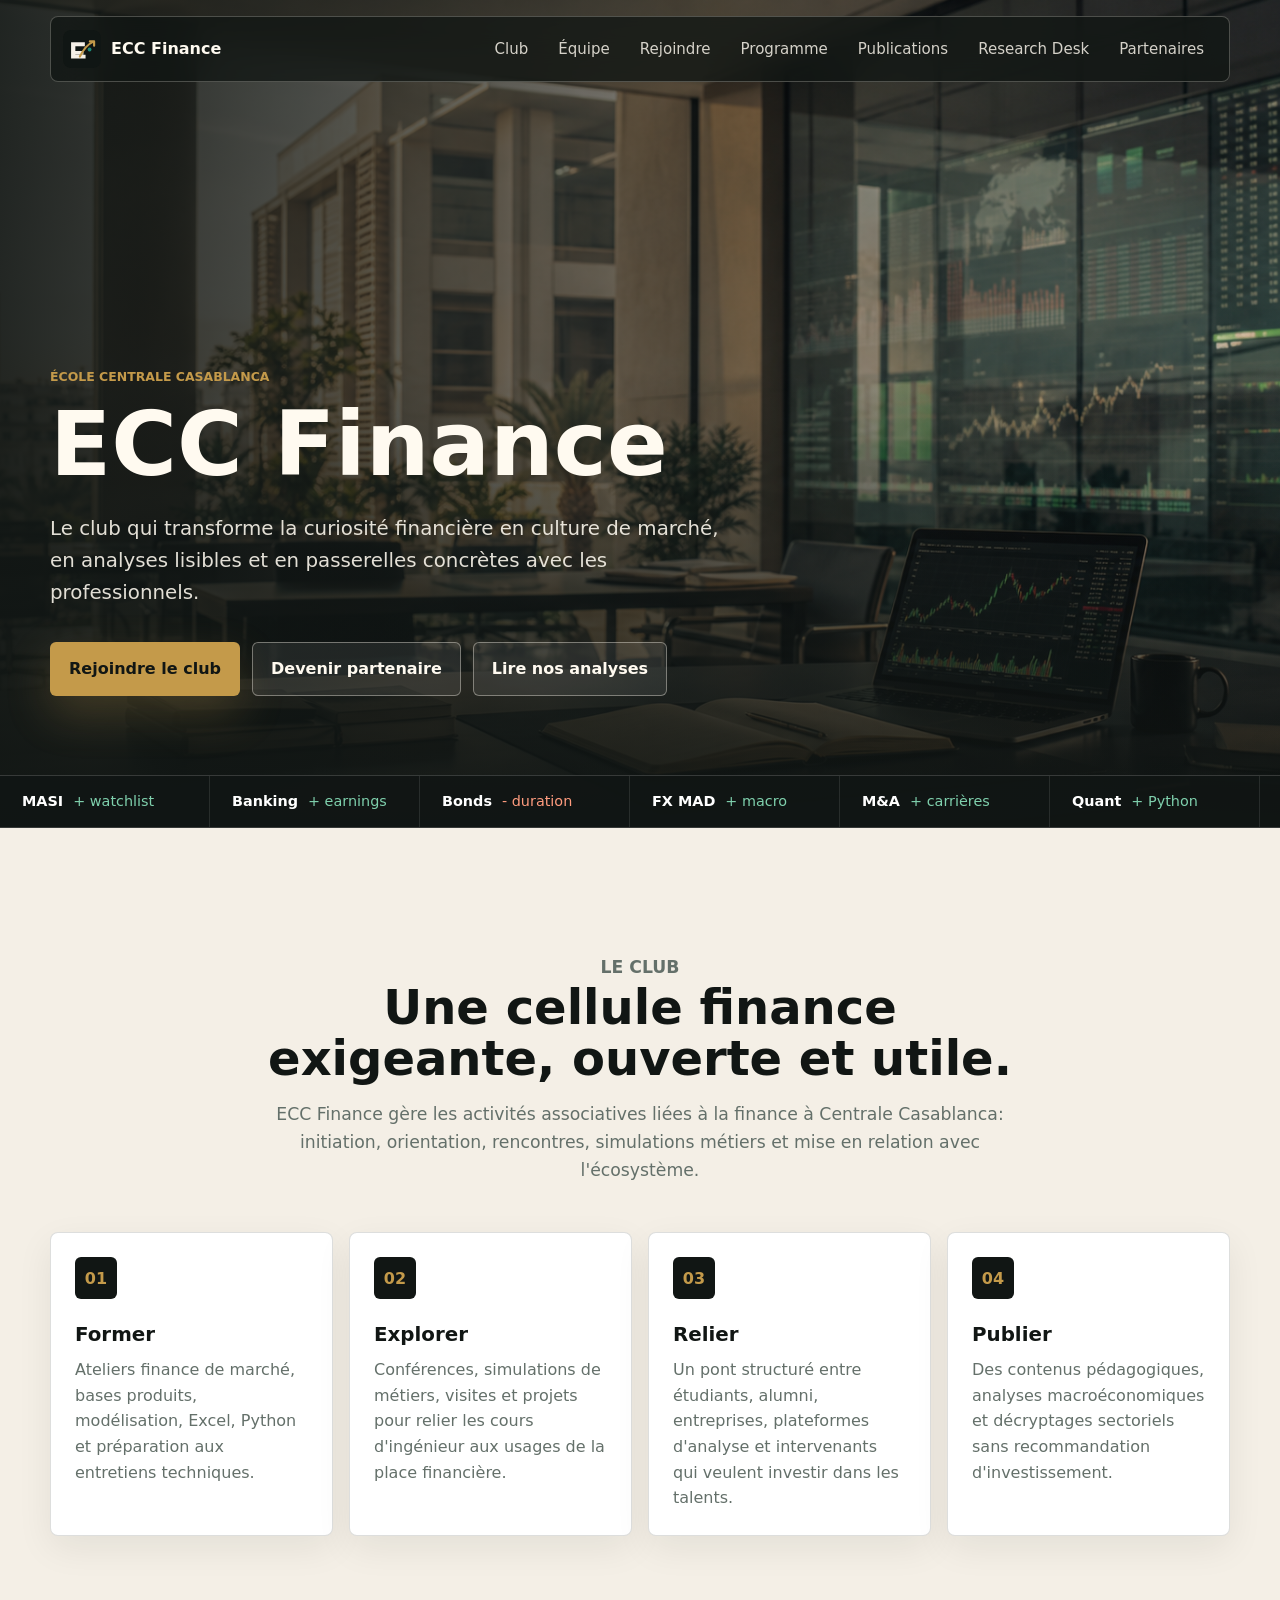
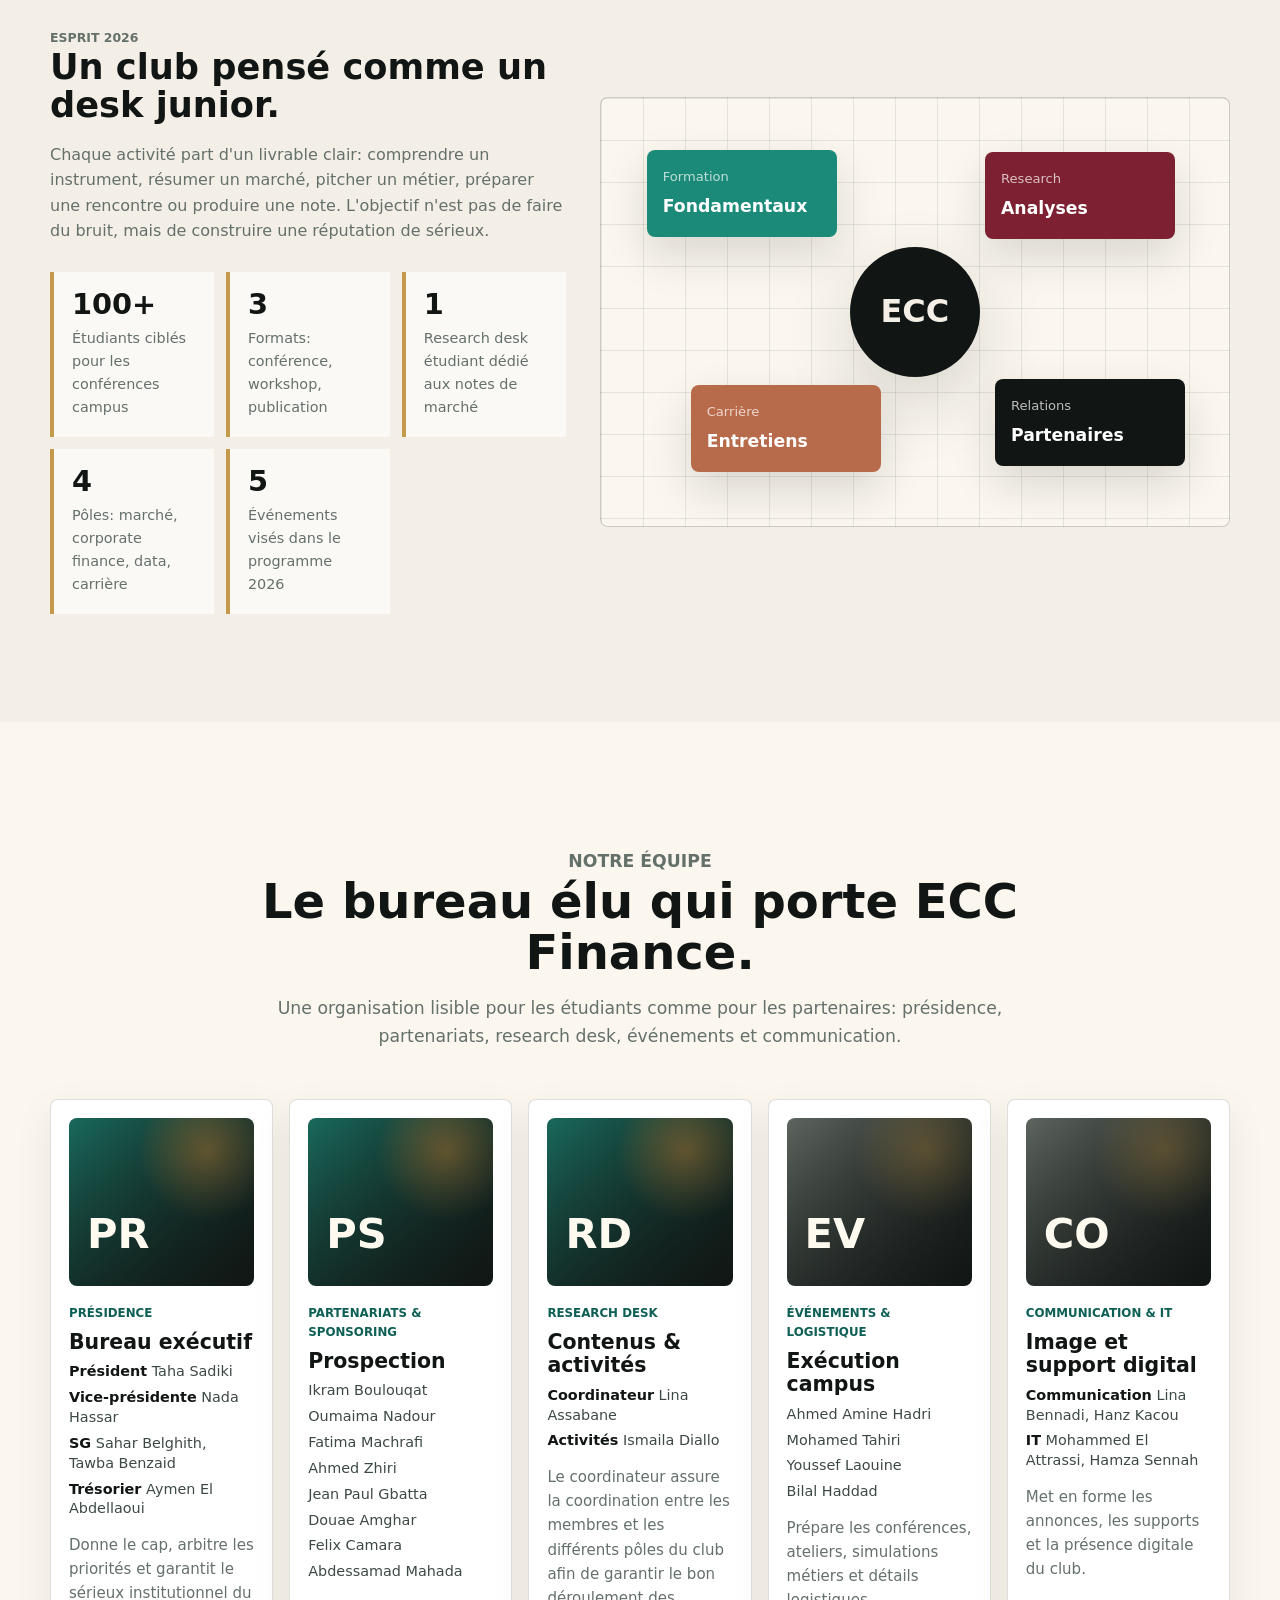
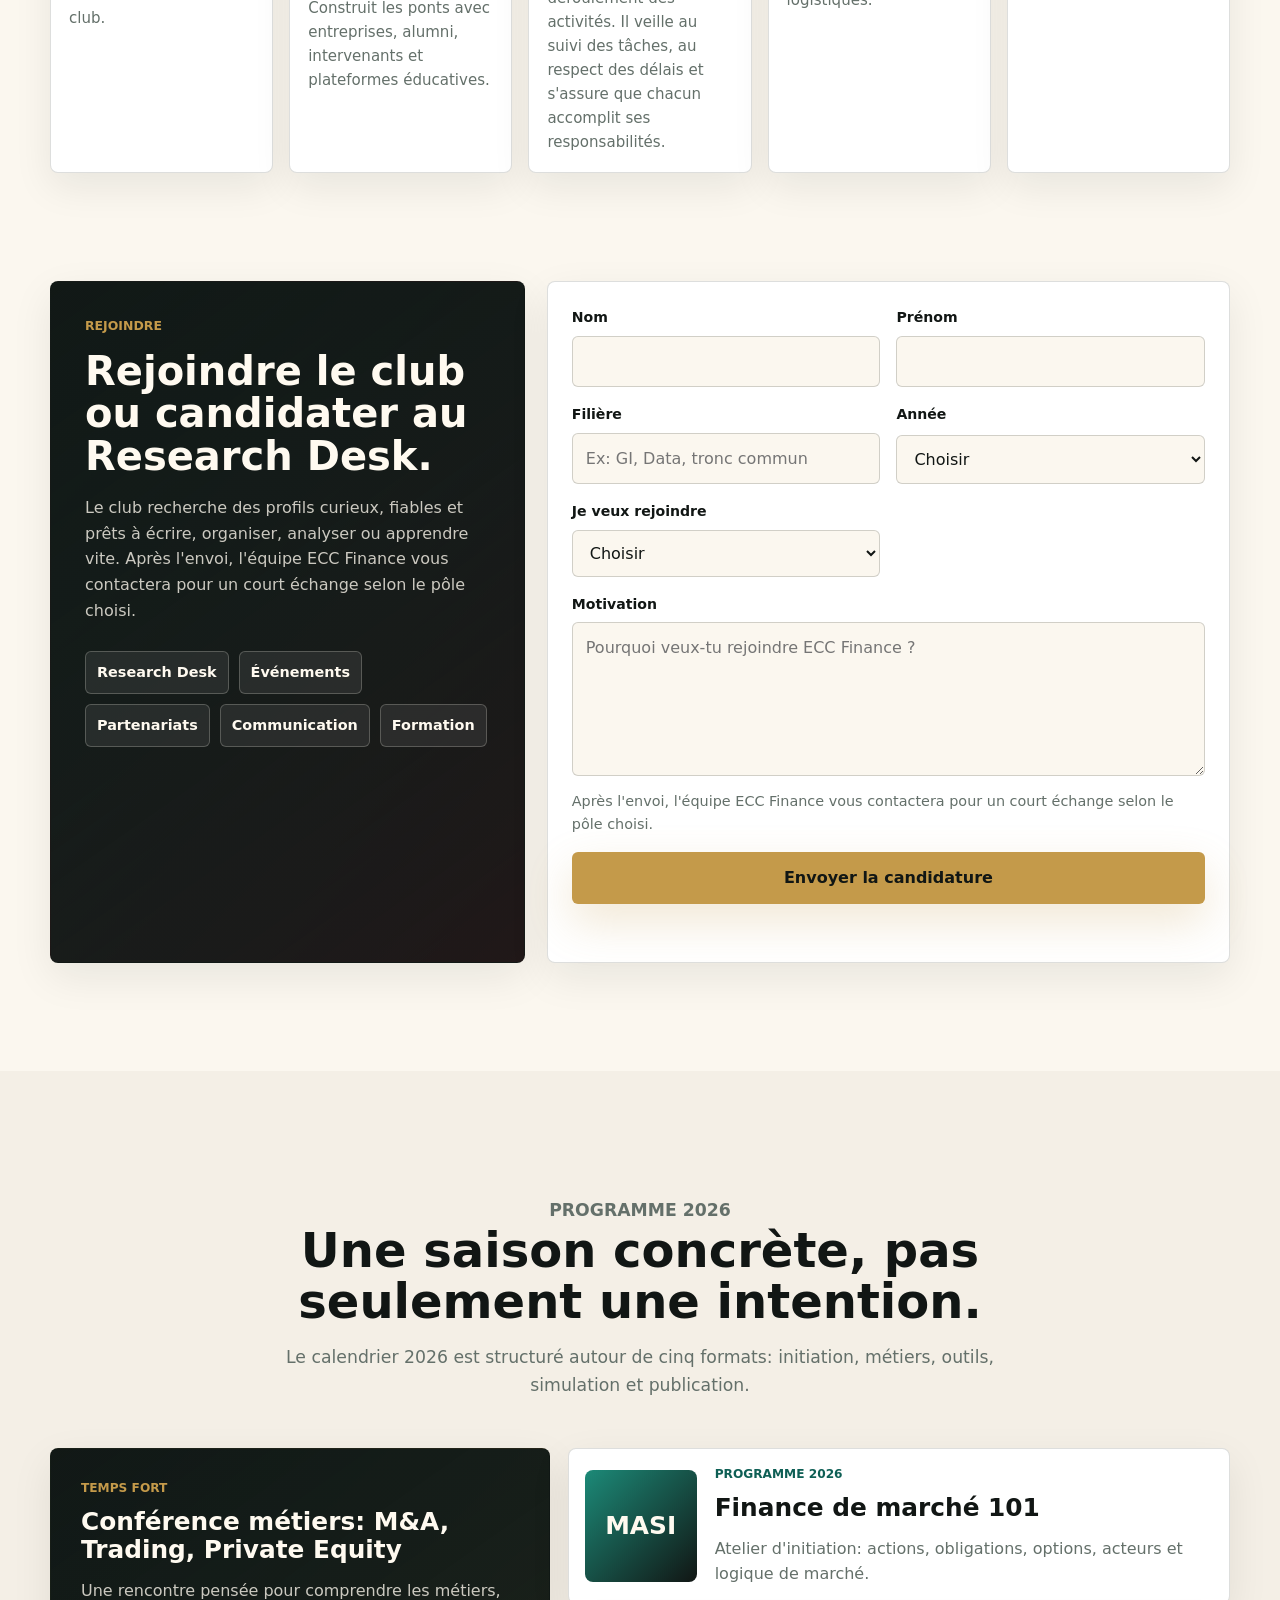
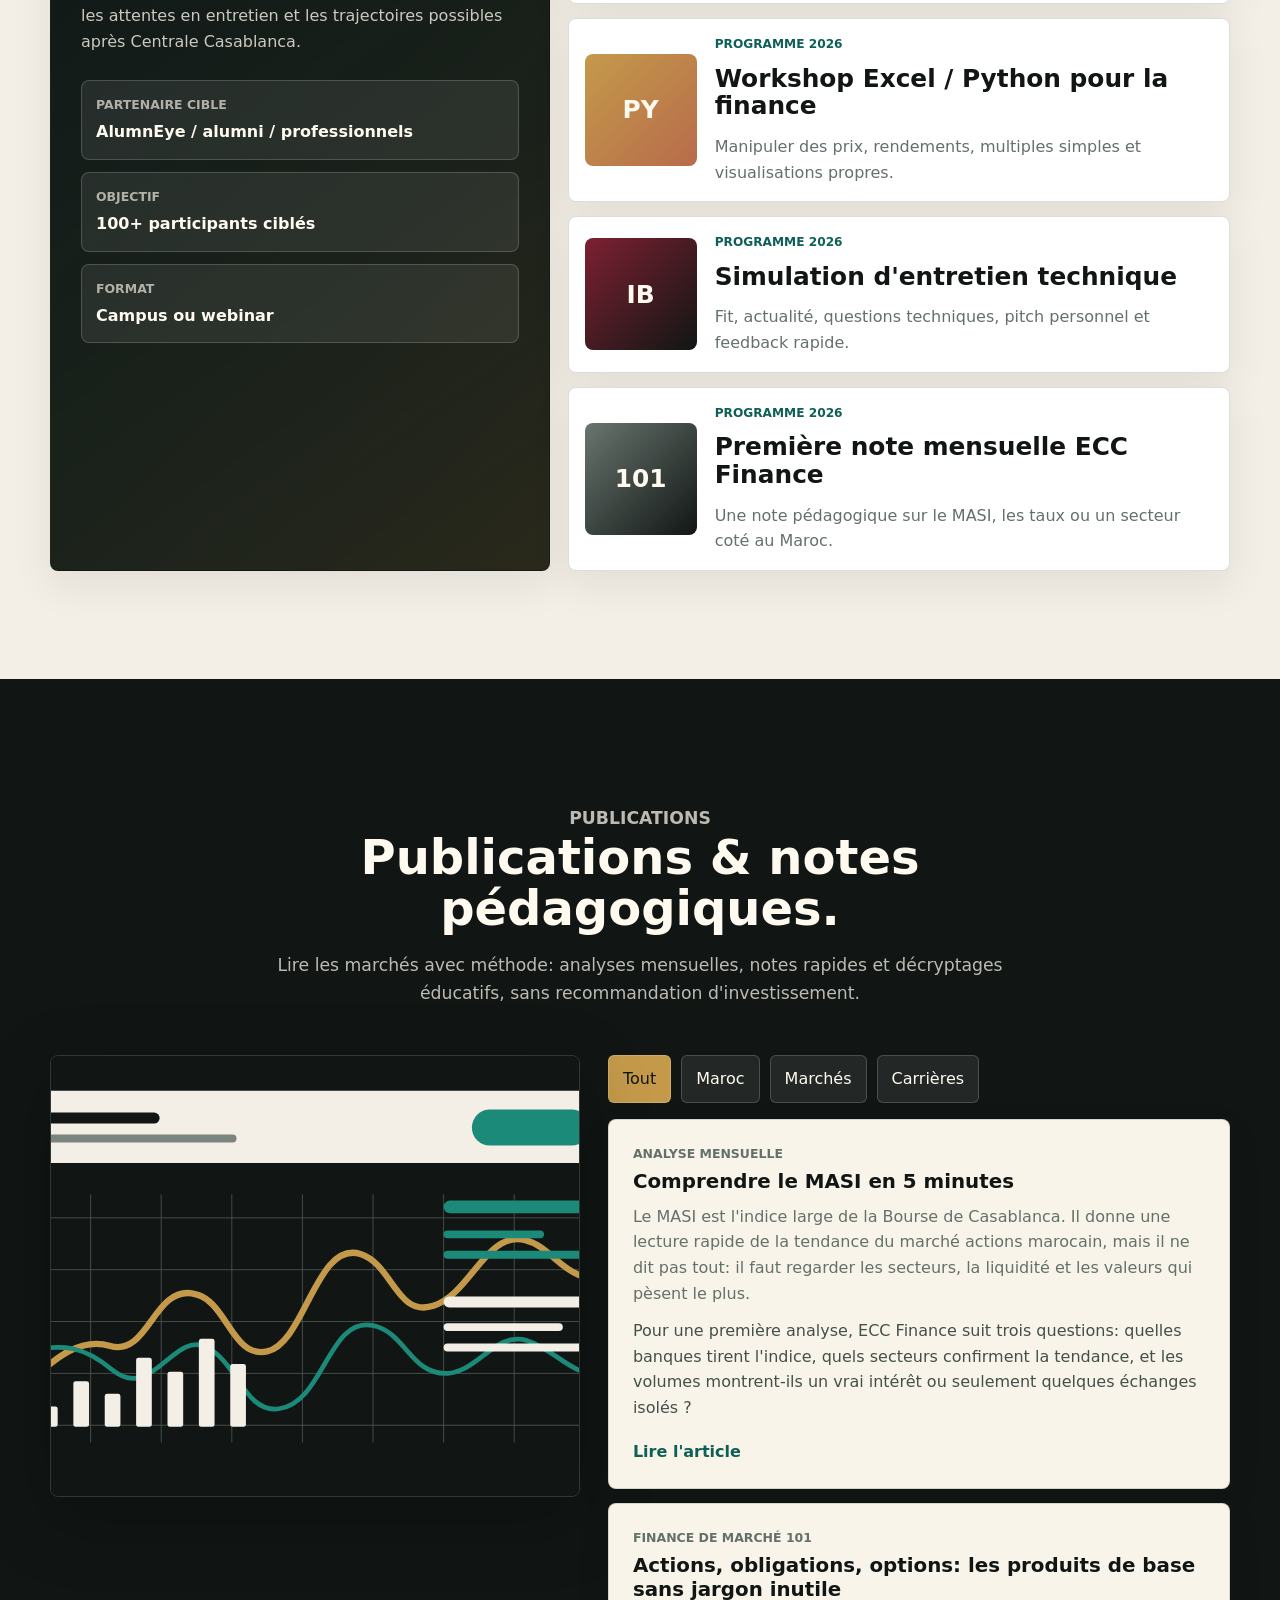
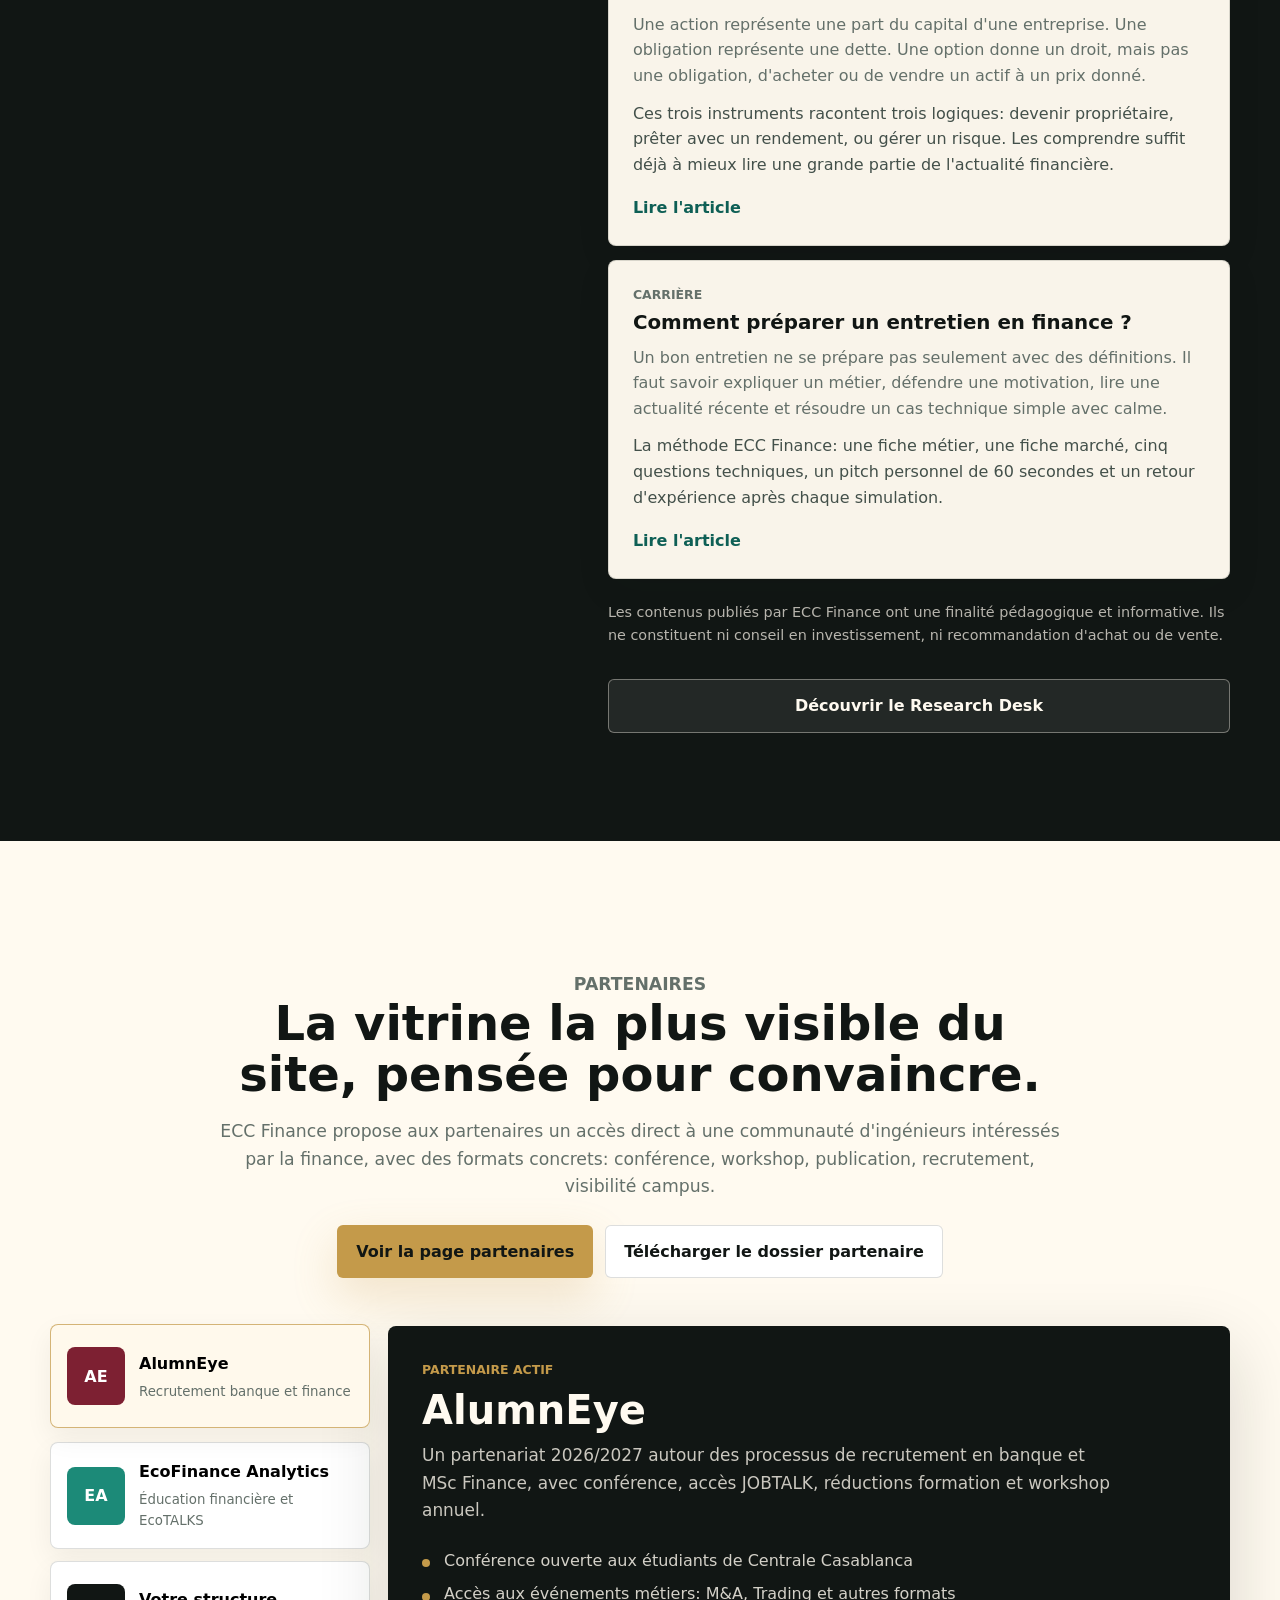
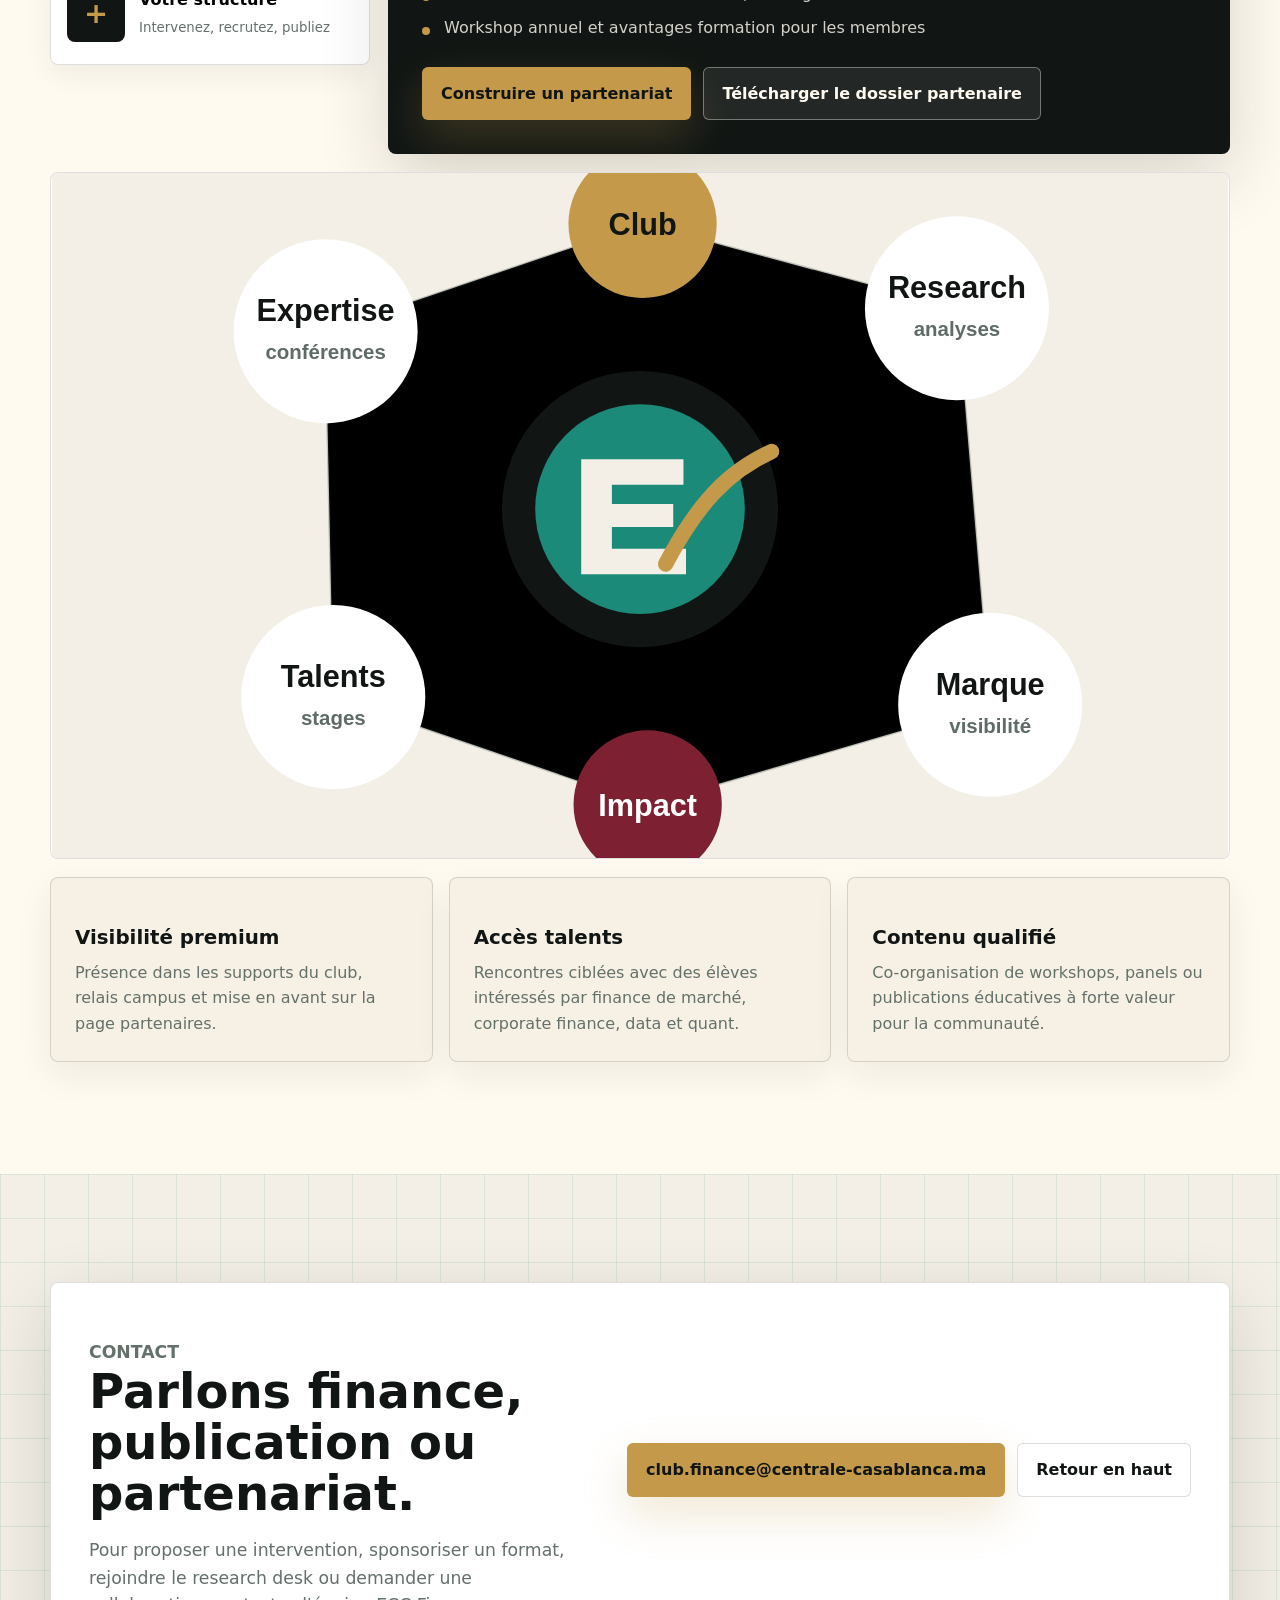
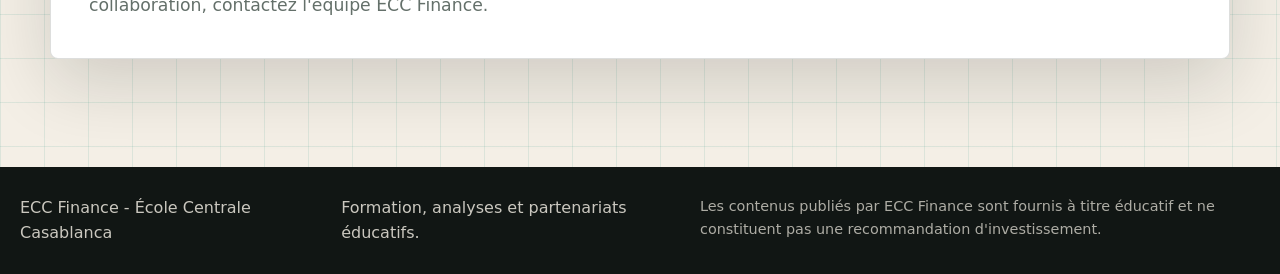
==== commit df6f0d6e: "Update bureau names and public URL" ====
--- a/index.html
+++ b/index.html
@@ -6,17 +6,17 @@
     <title>ECC Finance | Club finance de Centrale Casablanca</title>
     <meta name="description" content="ECC Finance est le club finance de l'École Centrale Casablanca : formations, analyses de marché, événements, partenariats et orientation carrière.">
     <meta name="theme-color" content="#111614">
-    <link rel="canonical" href="https://hamzasennah.github.io/Ecc-Finance/">
+    <link rel="canonical" href="https://eccfinance.github.io/Ecc_Finance/">
     <meta property="og:type" content="website">
     <meta property="og:title" content="ECC Finance | Club finance de Centrale Casablanca">
     <meta property="og:description" content="Formations, analyses, événements et partenariats autour de la finance.">
-    <meta property="og:image" content="https://hamzasennah.github.io/Ecc-Finance/assets/hero-finance-campus.png">
-    <meta property="og:url" content="https://hamzasennah.github.io/Ecc-Finance/">
+    <meta property="og:image" content="https://eccfinance.github.io/Ecc_Finance/assets/hero-finance-campus.png">
+    <meta property="og:url" content="https://eccfinance.github.io/Ecc_Finance/">
     <meta property="og:locale" content="fr_FR">
     <meta name="twitter:card" content="summary_large_image">
     <meta name="twitter:title" content="ECC Finance | Club finance de Centrale Casablanca">
     <meta name="twitter:description" content="Formations, analyses, événements et partenariats autour de la finance.">
-    <meta name="twitter:image" content="https://hamzasennah.github.io/Ecc-Finance/assets/hero-finance-campus.png">
+    <meta name="twitter:image" content="https://eccfinance.github.io/Ecc_Finance/assets/hero-finance-campus.png">
     <link rel="icon" href="assets/ecc-finance-mark.svg" type="image/svg+xml">
     <link rel="preload" as="image" href="assets/hero-finance-campus.png">
     <link rel="stylesheet" href="styles.css">
@@ -25,7 +25,7 @@
         "@context": "https://schema.org",
         "@type": "StudentOrganization",
         "name": "ECC Finance",
-        "url": "https://hamzasennah.github.io/Ecc-Finance/",
+        "url": "https://eccfinance.github.io/Ecc_Finance/",
         "email": "club.finance@centrale-casablanca.ma",
         "description": "Club finance de l'École Centrale Casablanca : formations, analyses de marché, événements, partenariats et orientation carrière.",
         "parentOrganization": {
@@ -175,8 +175,8 @@
               <ul class="team-members">
                 <li><strong>Président</strong> Taha Sadiki</li>
                 <li><strong>Vice-présidente</strong> Nada Hassar</li>
-                <li><strong>SG</strong> Sahar Belghiti, Tawba Benzaid</li>
-                <li><strong>Trésorier</strong> Ayman El Abdellaoui</li>
+                <li><strong>SG</strong> Sahar Belghith, Tawba Benzaid</li>
+                <li><strong>Trésorier</strong> Aymen El Abdellaoui</li>
               </ul>
               <p>Donne le cap, arbitre les priorités et garantit le sérieux institutionnel du club.</p>
             </div>
@@ -192,9 +192,10 @@
                 <li>Oumaima Nadour</li>
                 <li>Fatima Machrafi</li>
                 <li>Ahmed Zhiri</li>
-                <li>Jean Paul Gbatto</li>
+                <li>Jean Paul Gbatta</li>
                 <li>Douae Amghar</li>
                 <li>Felix Camara</li>
+                <li>Abdessamad Mahada</li>
               </ul>
               <p>Construit les ponts avec entreprises, alumni, intervenants et plateformes éducatives.</p>
             </div>
@@ -209,7 +210,7 @@
                 <li><strong>Coordinateur</strong> Lina Assabane</li>
                 <li><strong>Activités</strong> Ismaila Diallo</li>
               </ul>
-              <p>Prépare les notes pédagogiques, les ateliers d'analyse et les formats de vulgarisation.</p>
+              <p>Le coordinateur assure la coordination entre les membres et les différents pôles du club afin de garantir le bon déroulement des activités. Il veille au suivi des tâches, au respect des délais et s'assure que chacun accomplit ses responsabilités.</p>
             </div>
           </article>
 
@@ -258,7 +259,7 @@
             </div>
           </div>
 
-          <form class="join-form" action="https://formsubmit.co/hamza.sennah@centrale-casablanca.ma" method="POST" data-ajax-form data-email="hamza.sennah@centrale-casablanca.ma" data-subject="Candidature ECC Finance" data-success="Votre candidature a bien été envoyée. L'équipe ECC Finance vous contactera pour un court échange selon le pôle choisi.">
+          <form class="join-form" action="https://formsubmit.co/club.finance@centrale-casablanca.ma" method="POST" data-ajax-form data-email="club.finance@centrale-casablanca.ma" data-subject="Candidature ECC Finance" data-success="Votre candidature a bien été envoyée. L'équipe ECC Finance vous contactera pour un court échange selon le pôle choisi.">
             <div class="form-field">
               <label for="candidate-lastname">Nom</label>
               <input id="candidate-lastname" name="Nom" autocomplete="family-name" required>
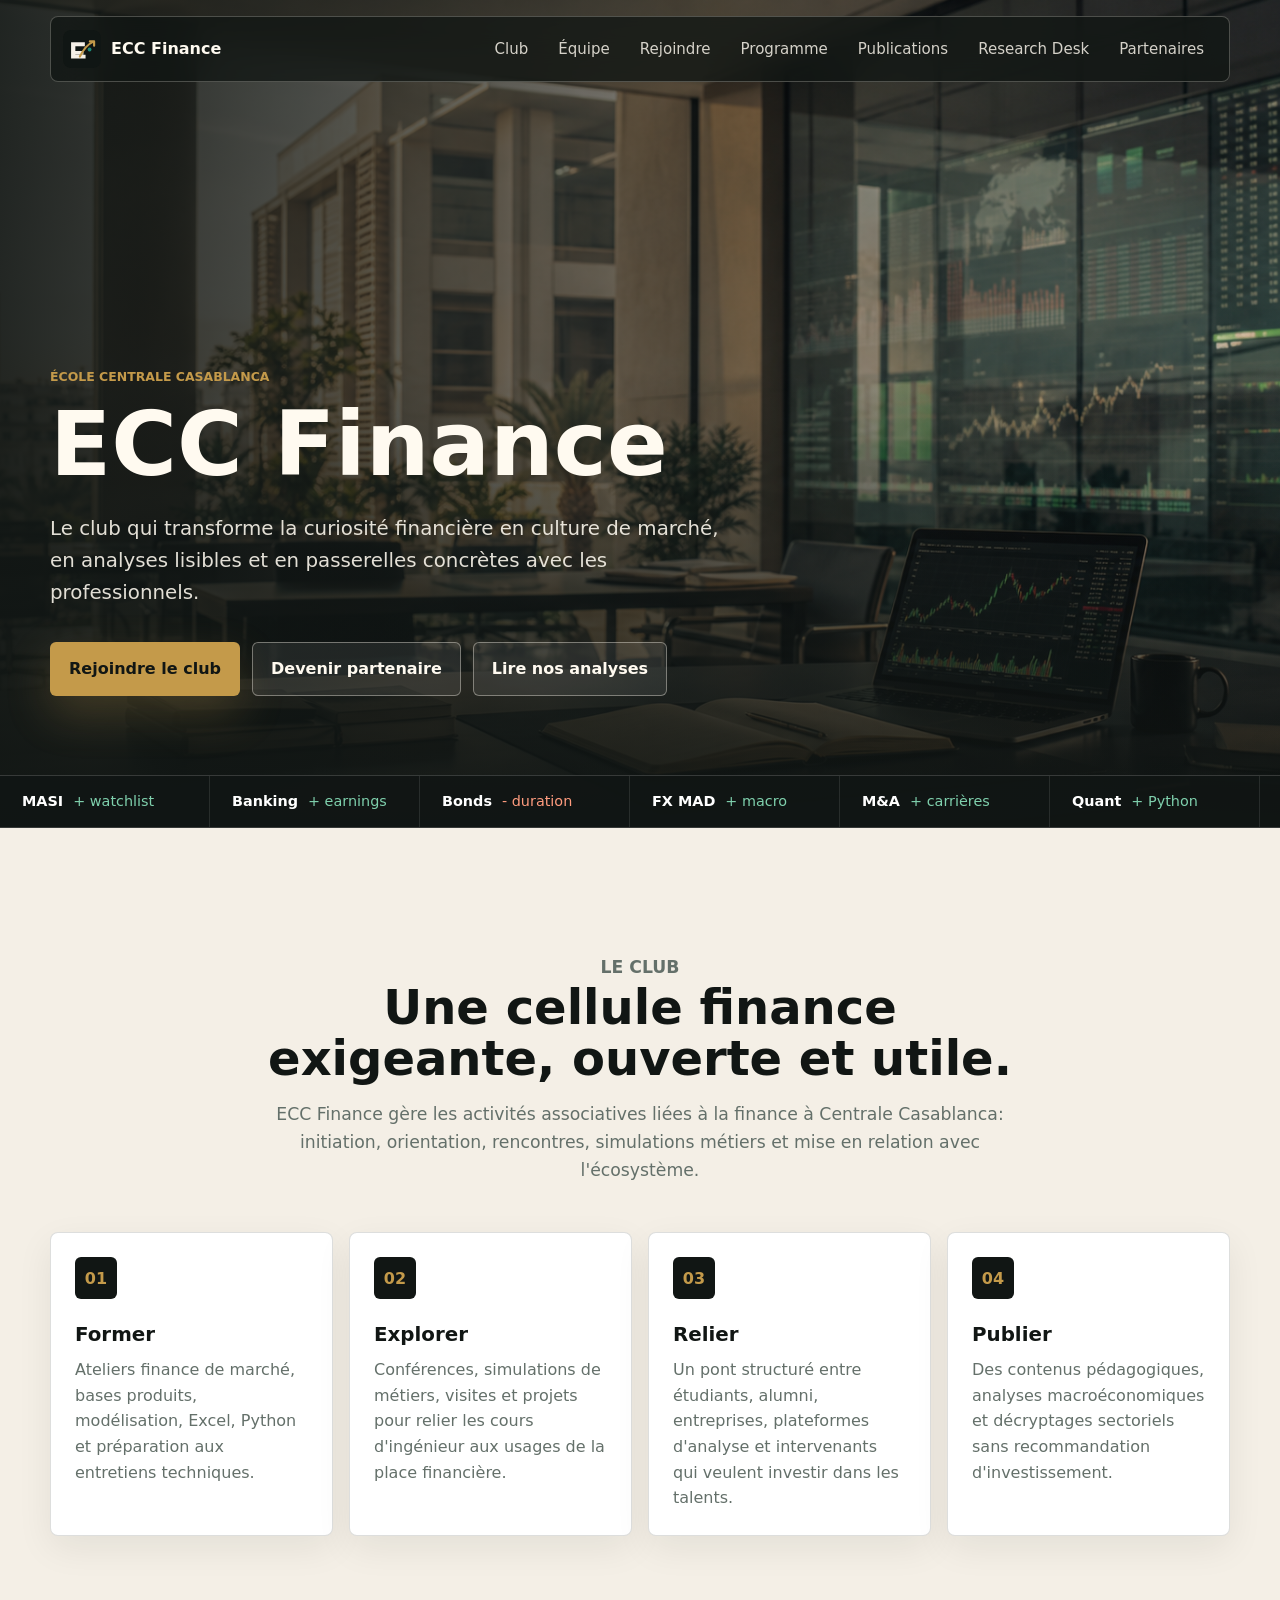
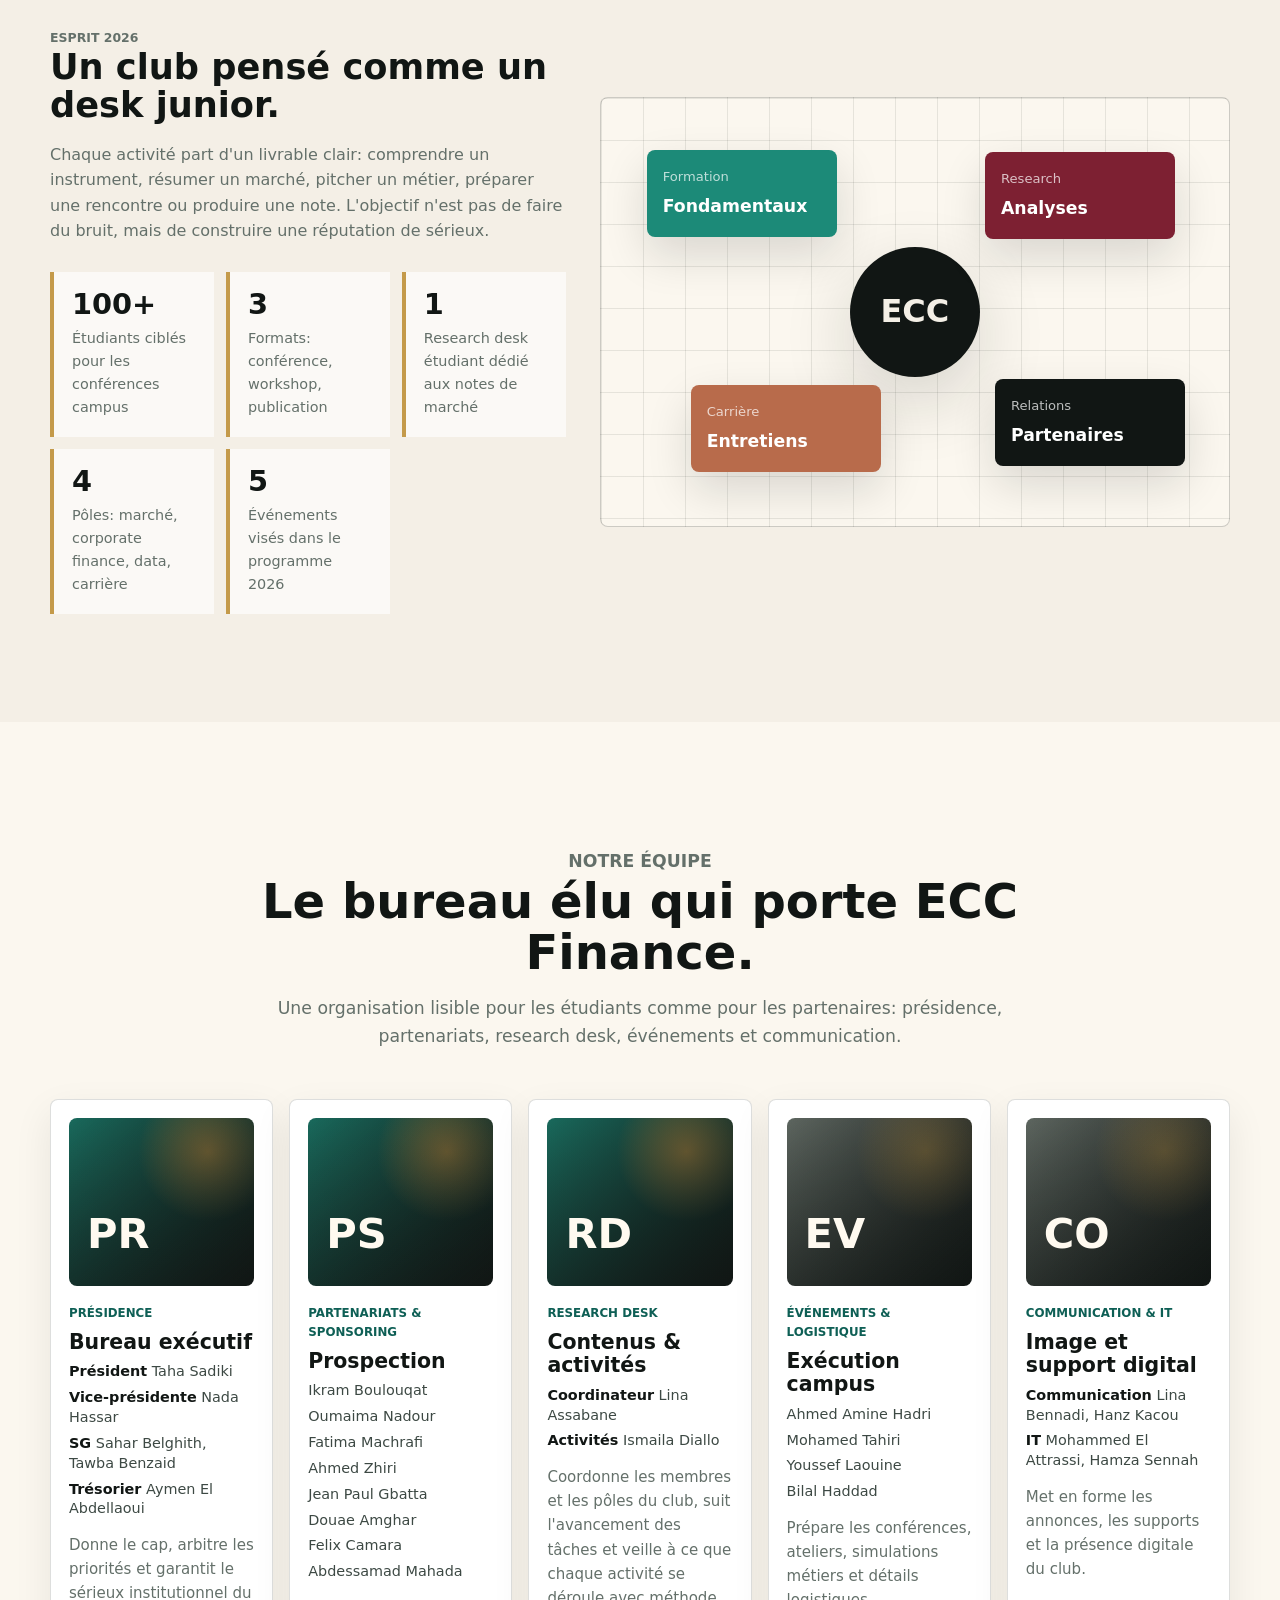
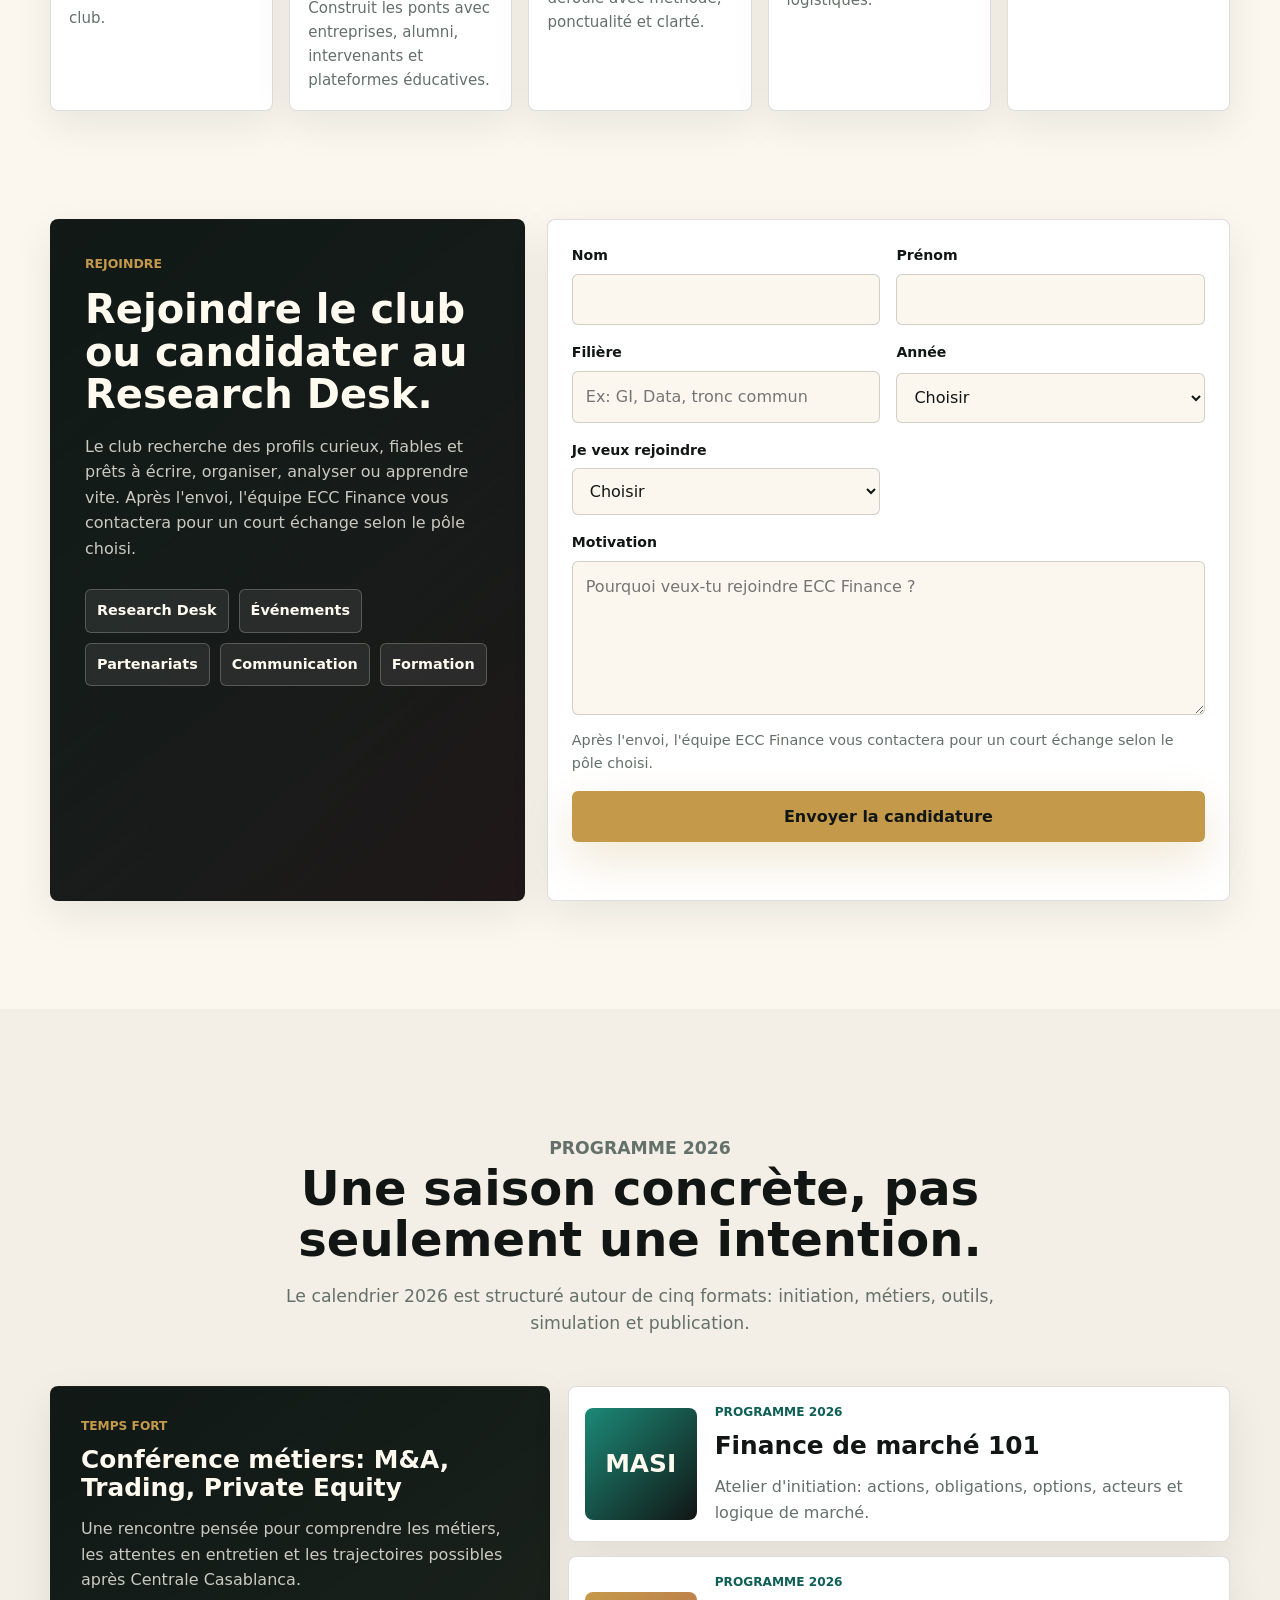
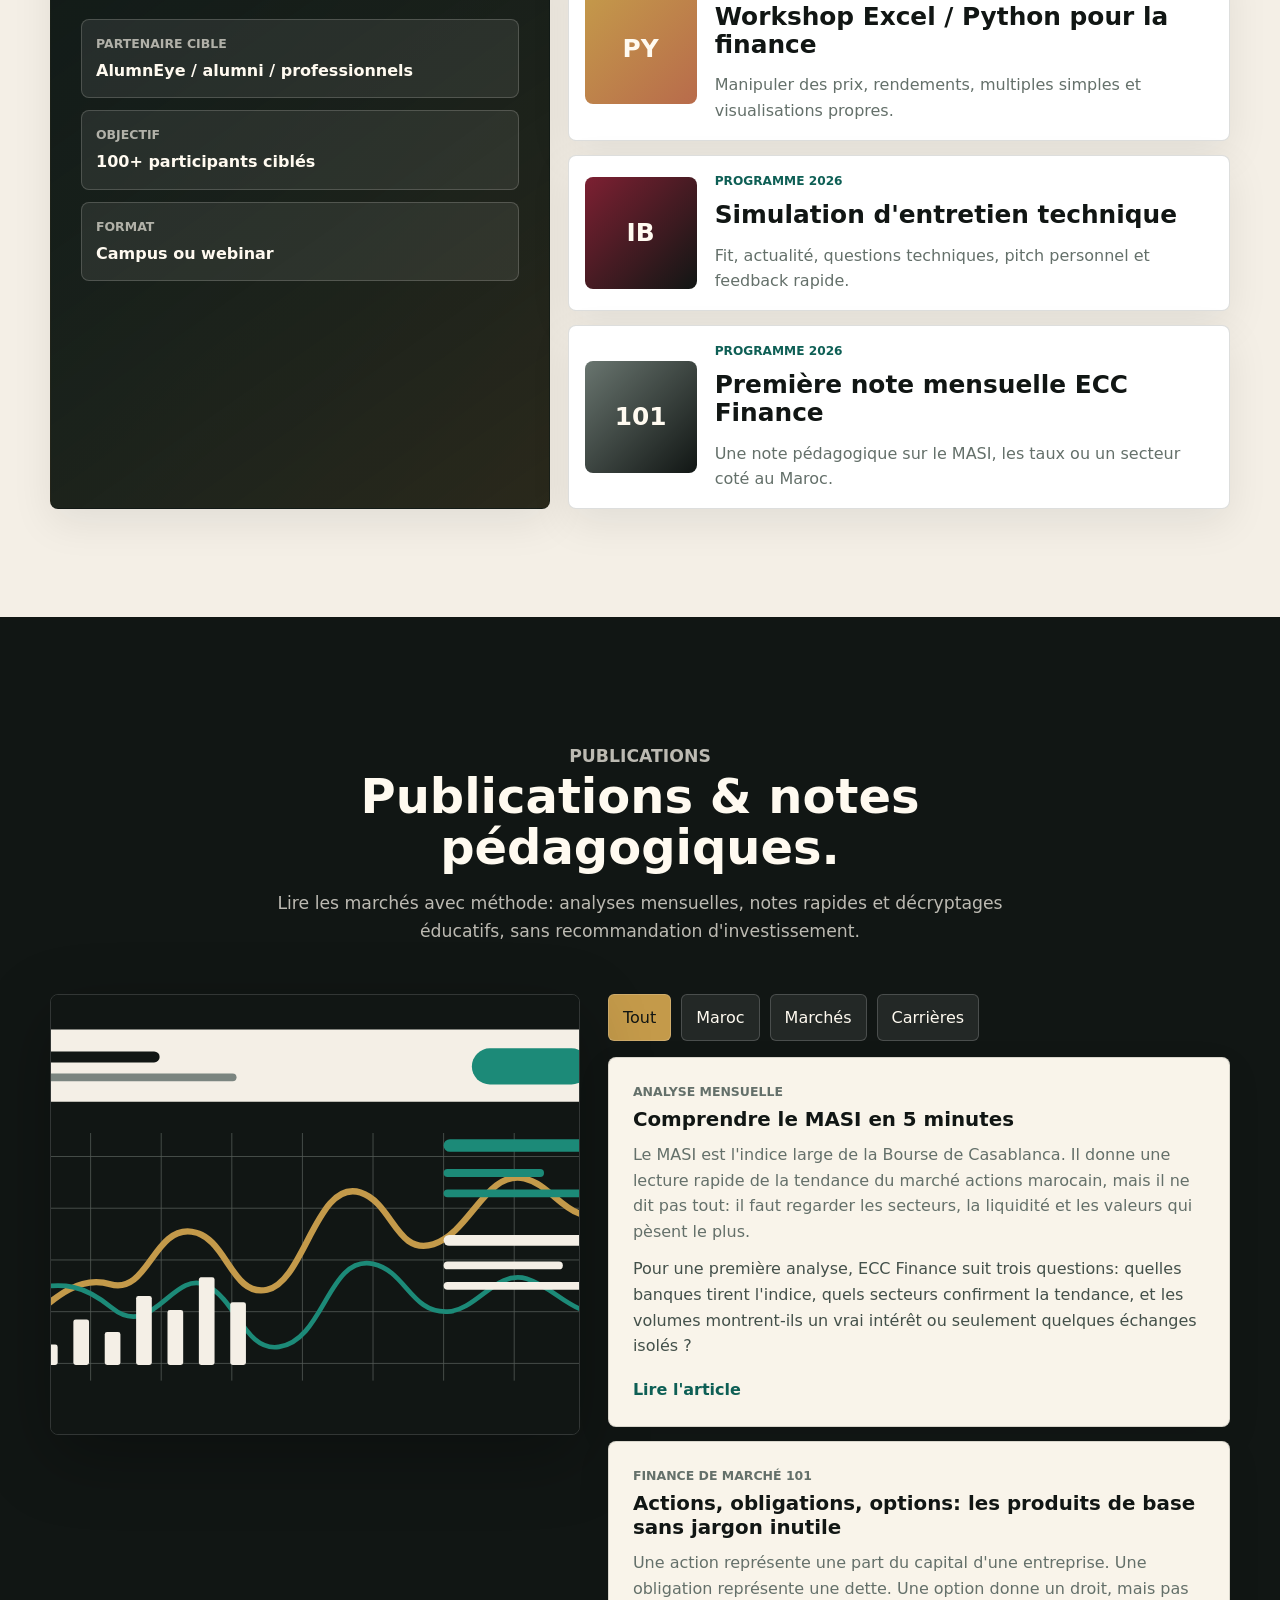
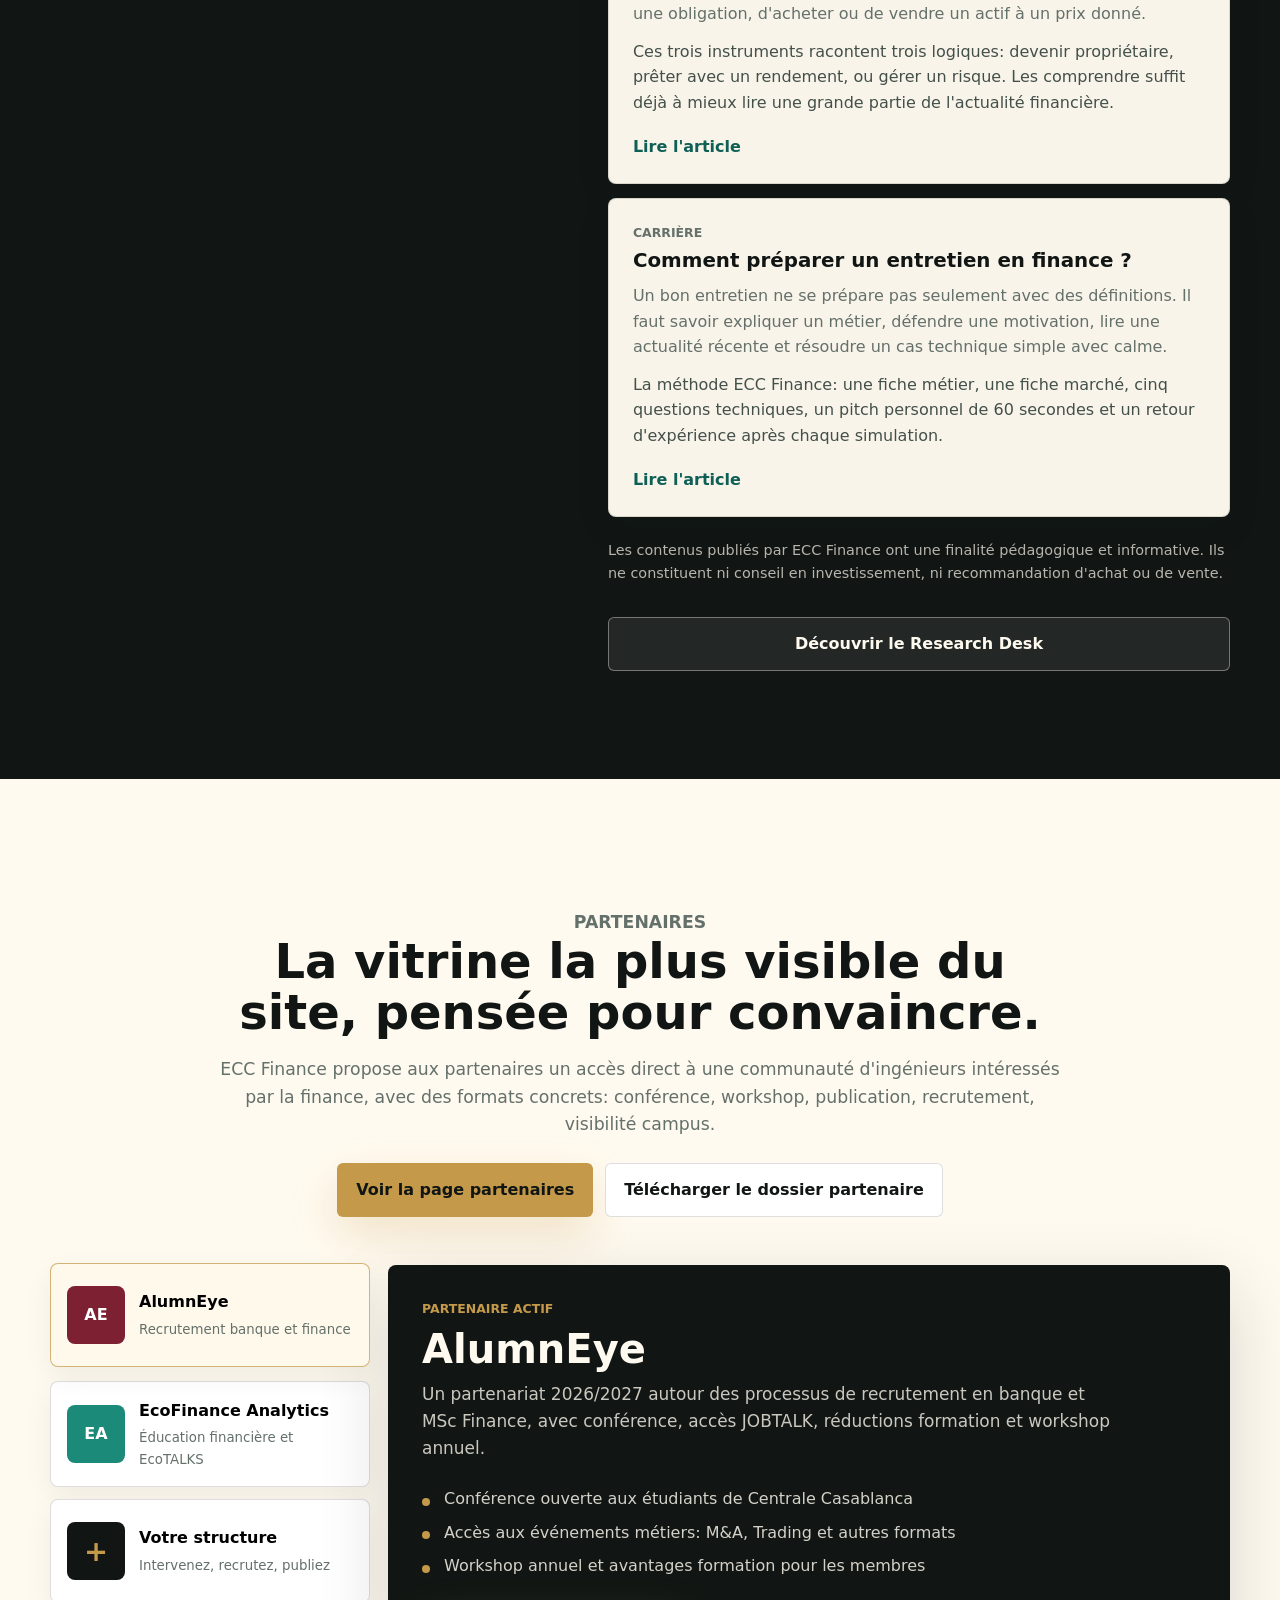
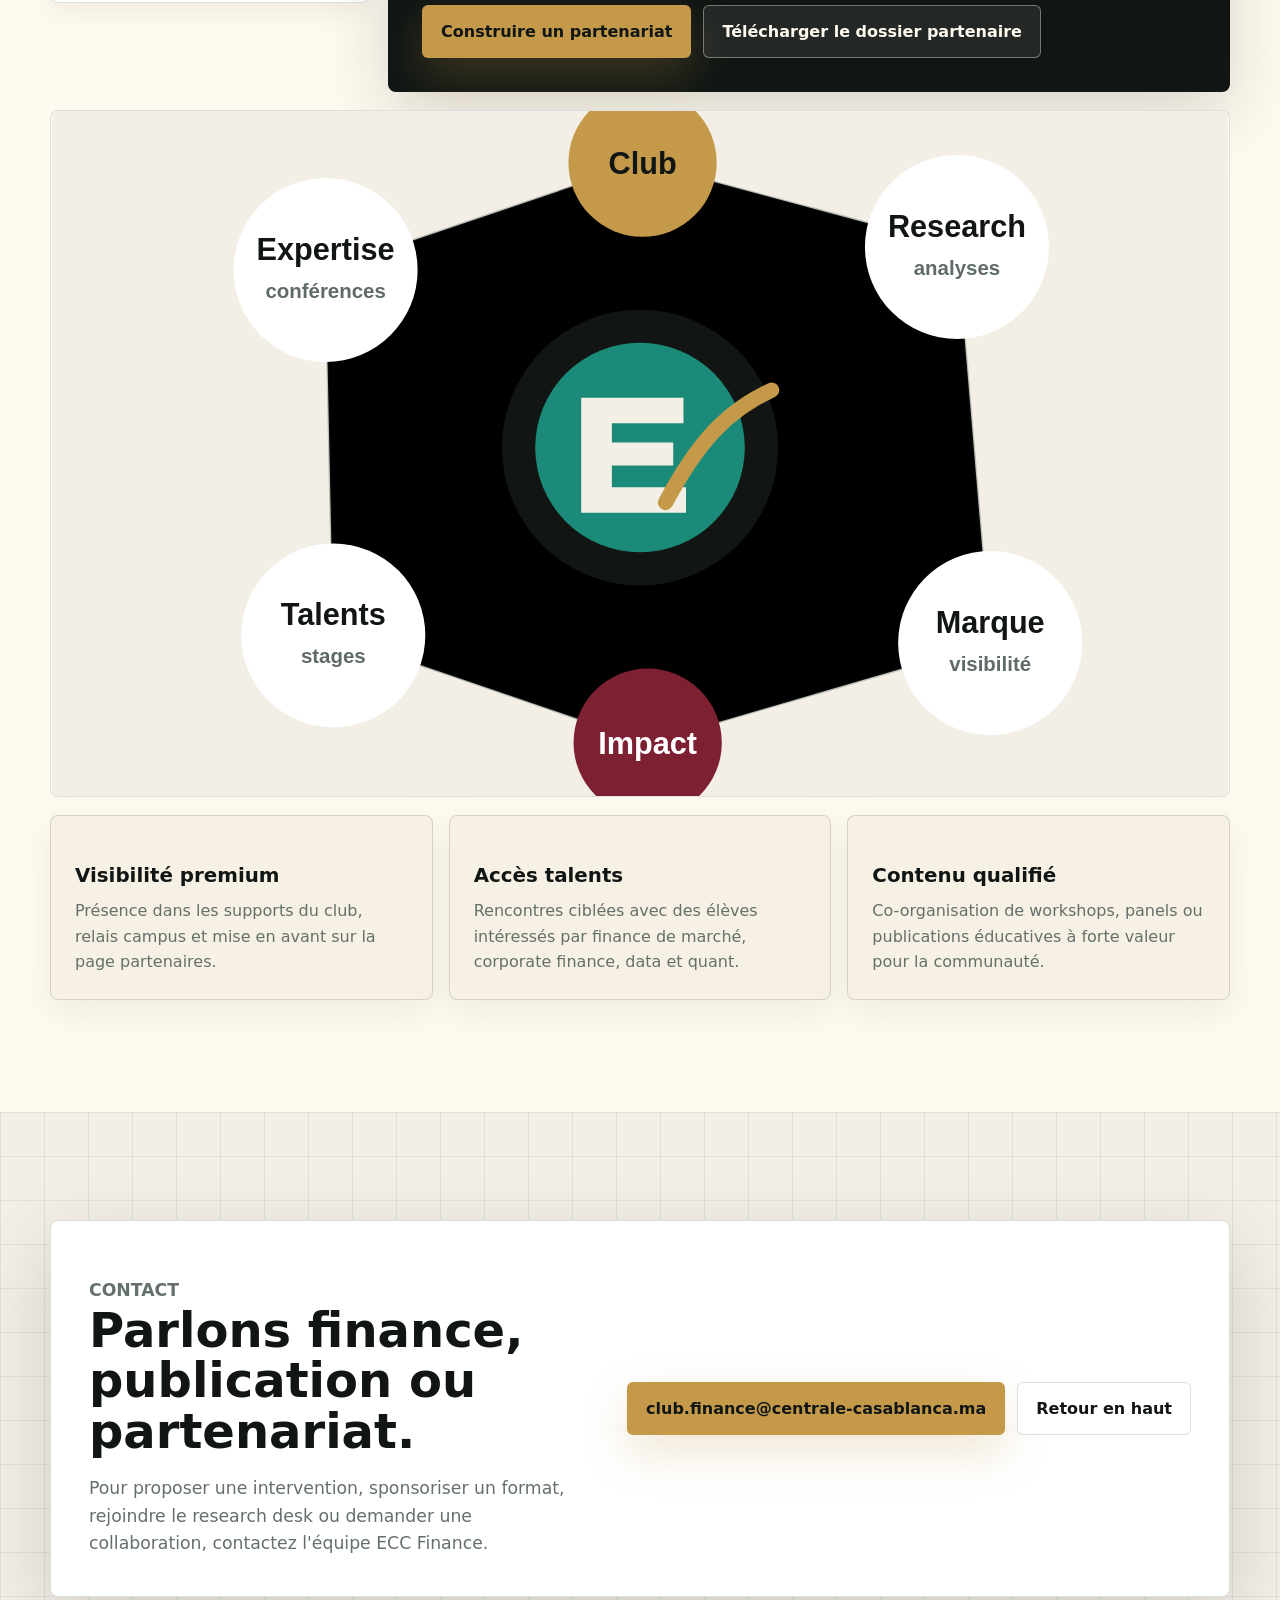
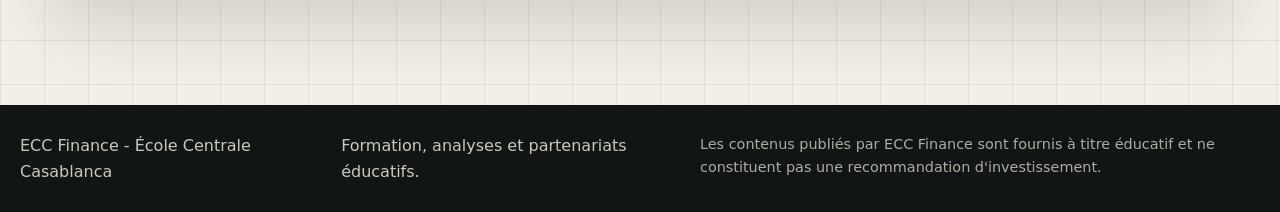
==== commit 78918c12: "Refine coordinator role copy" ====
--- a/index.html
+++ b/index.html
@@ -210,7 +210,7 @@
                 <li><strong>Coordinateur</strong> Lina Assabane</li>
                 <li><strong>Activités</strong> Ismaila Diallo</li>
               </ul>
-              <p>Le coordinateur assure la coordination entre les membres et les différents pôles du club afin de garantir le bon déroulement des activités. Il veille au suivi des tâches, au respect des délais et s'assure que chacun accomplit ses responsabilités.</p>
+              <p>Coordonne les membres et les pôles du club, suit l'avancement des tâches et veille à ce que chaque activité se déroule avec méthode, ponctualité et clarté.</p>
             </div>
           </article>
 
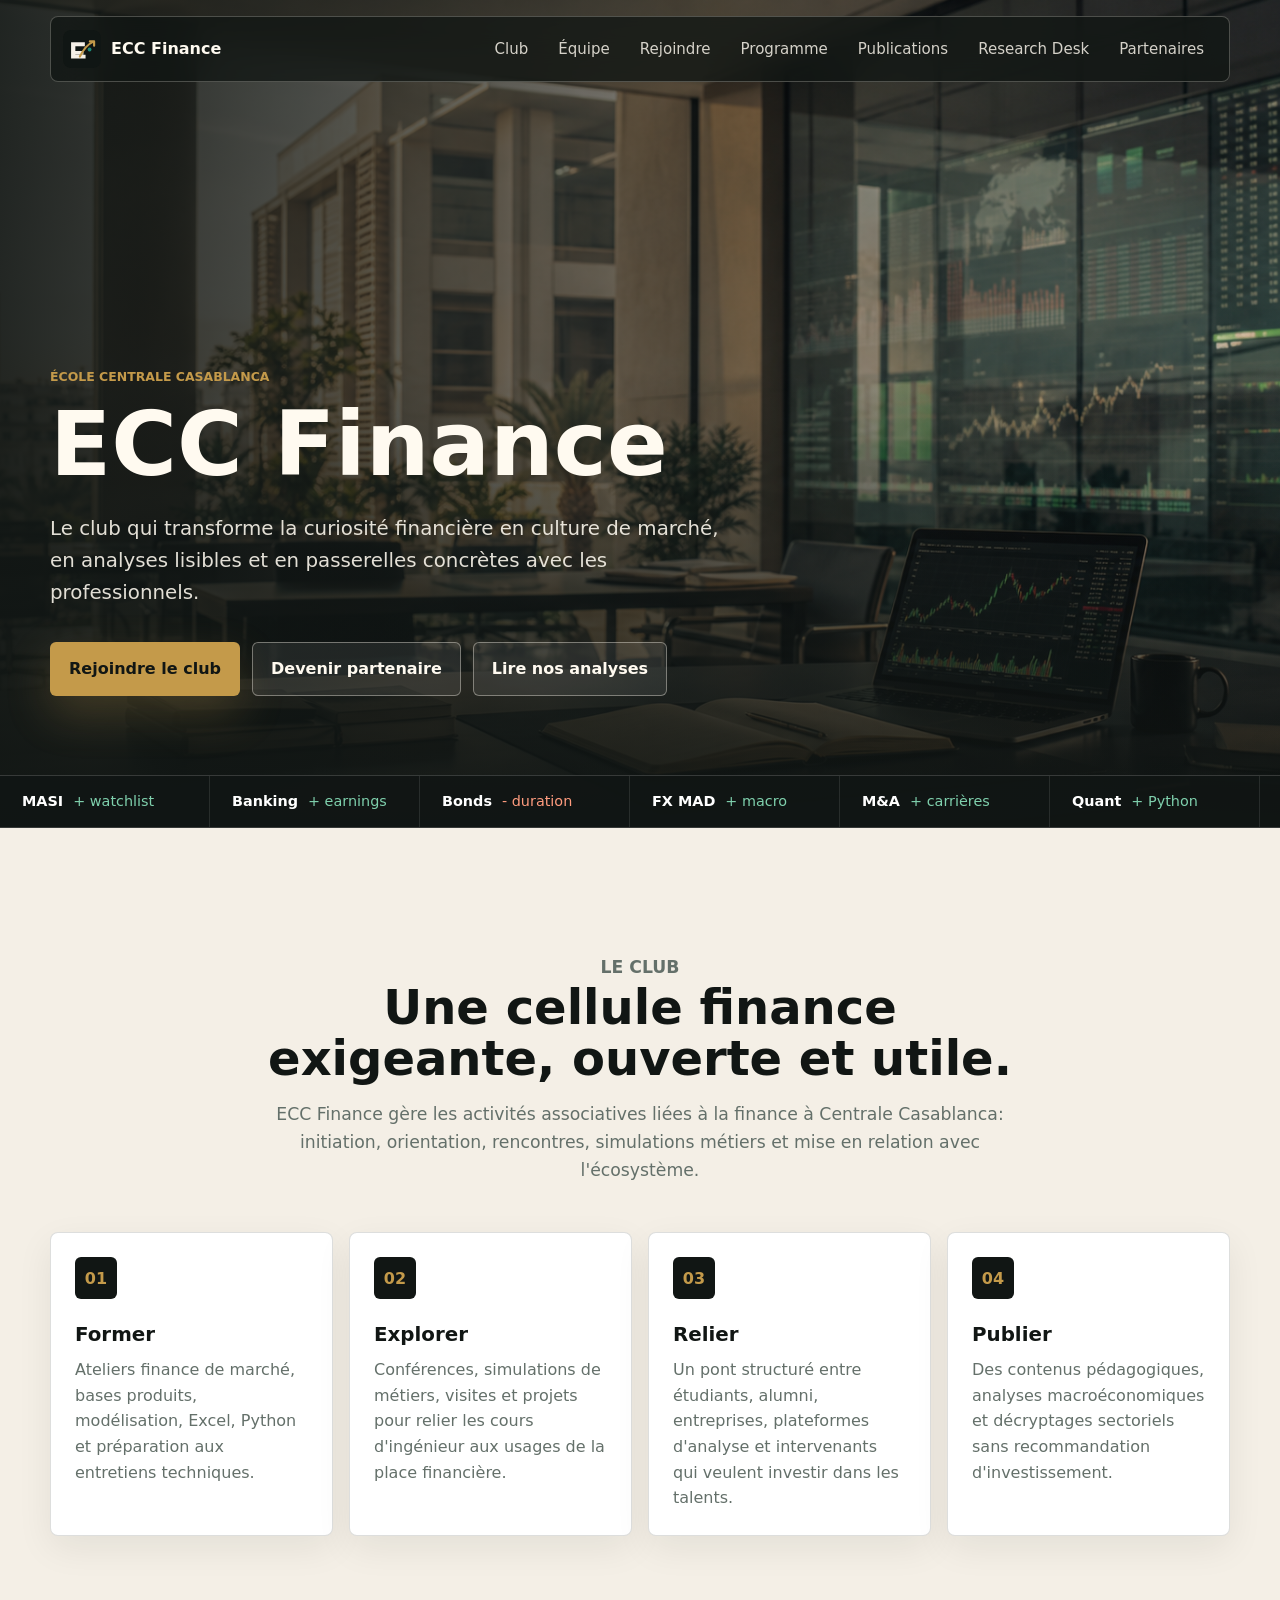
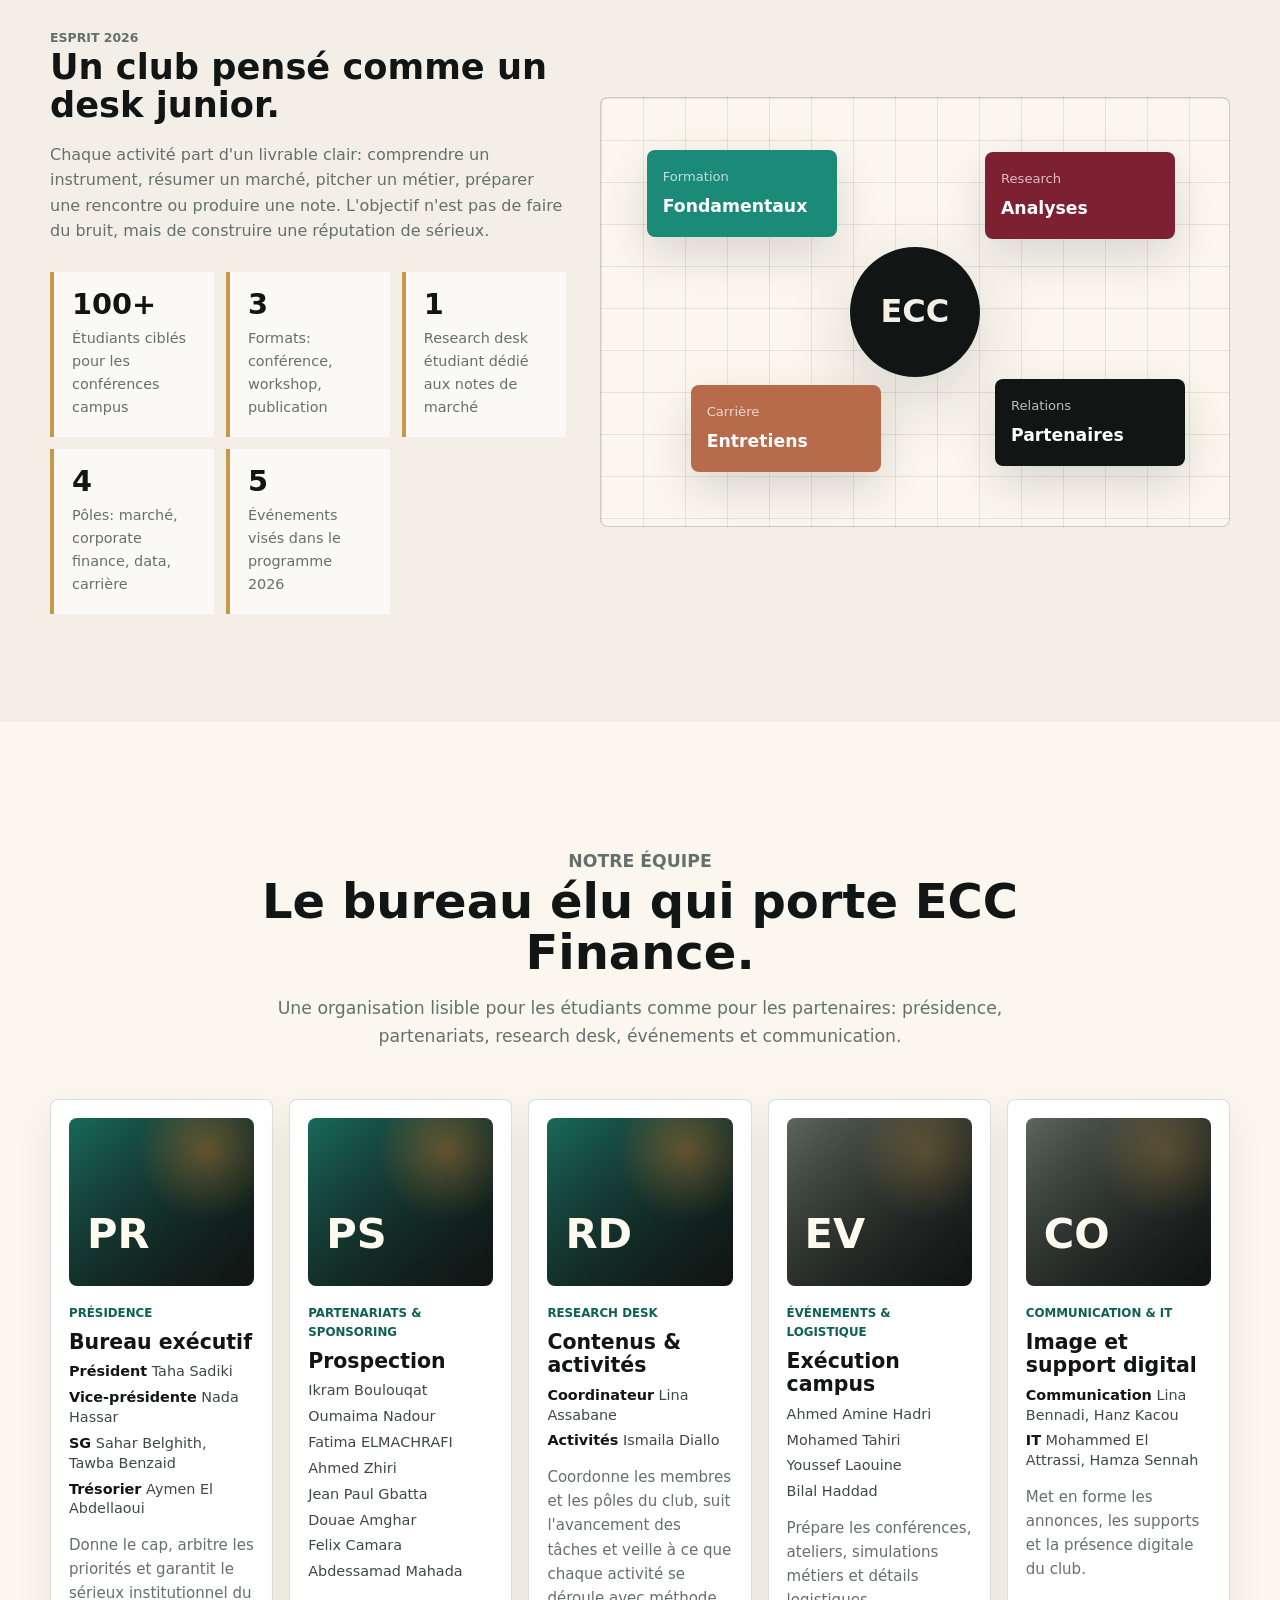
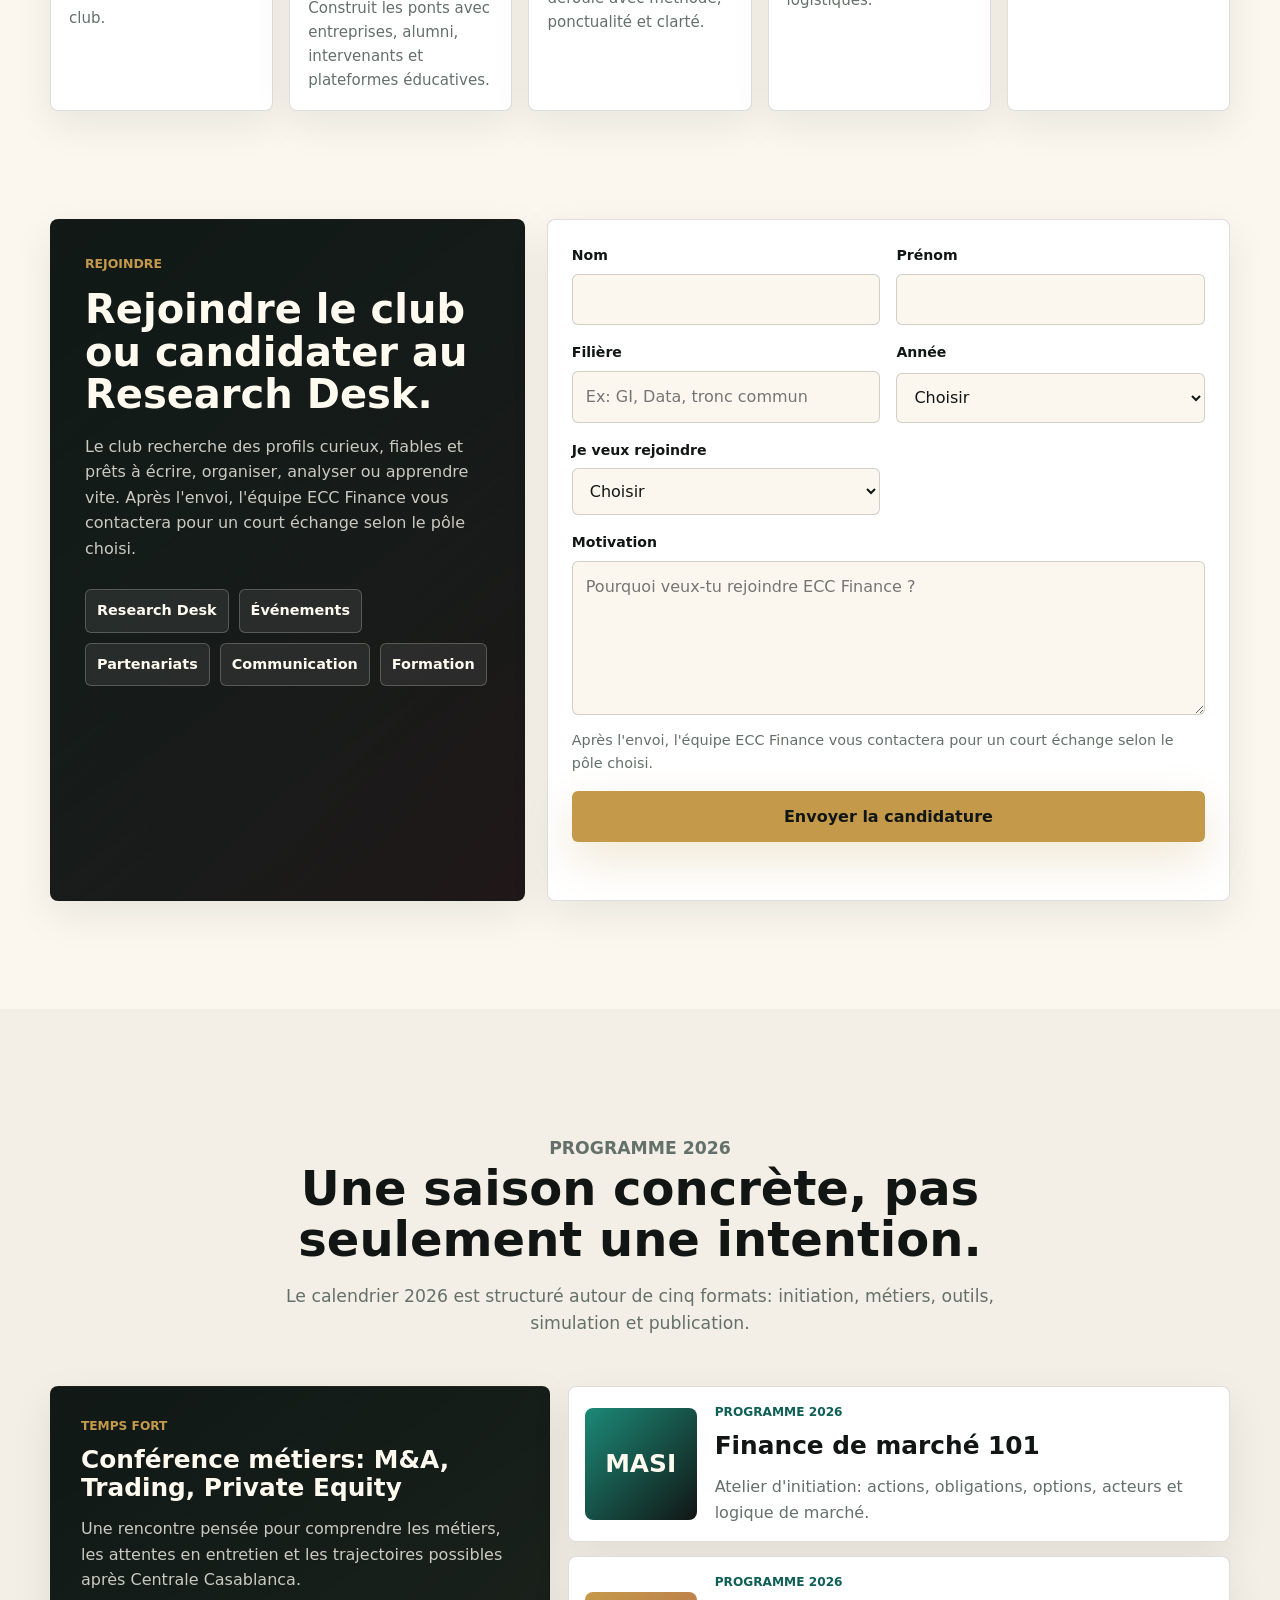
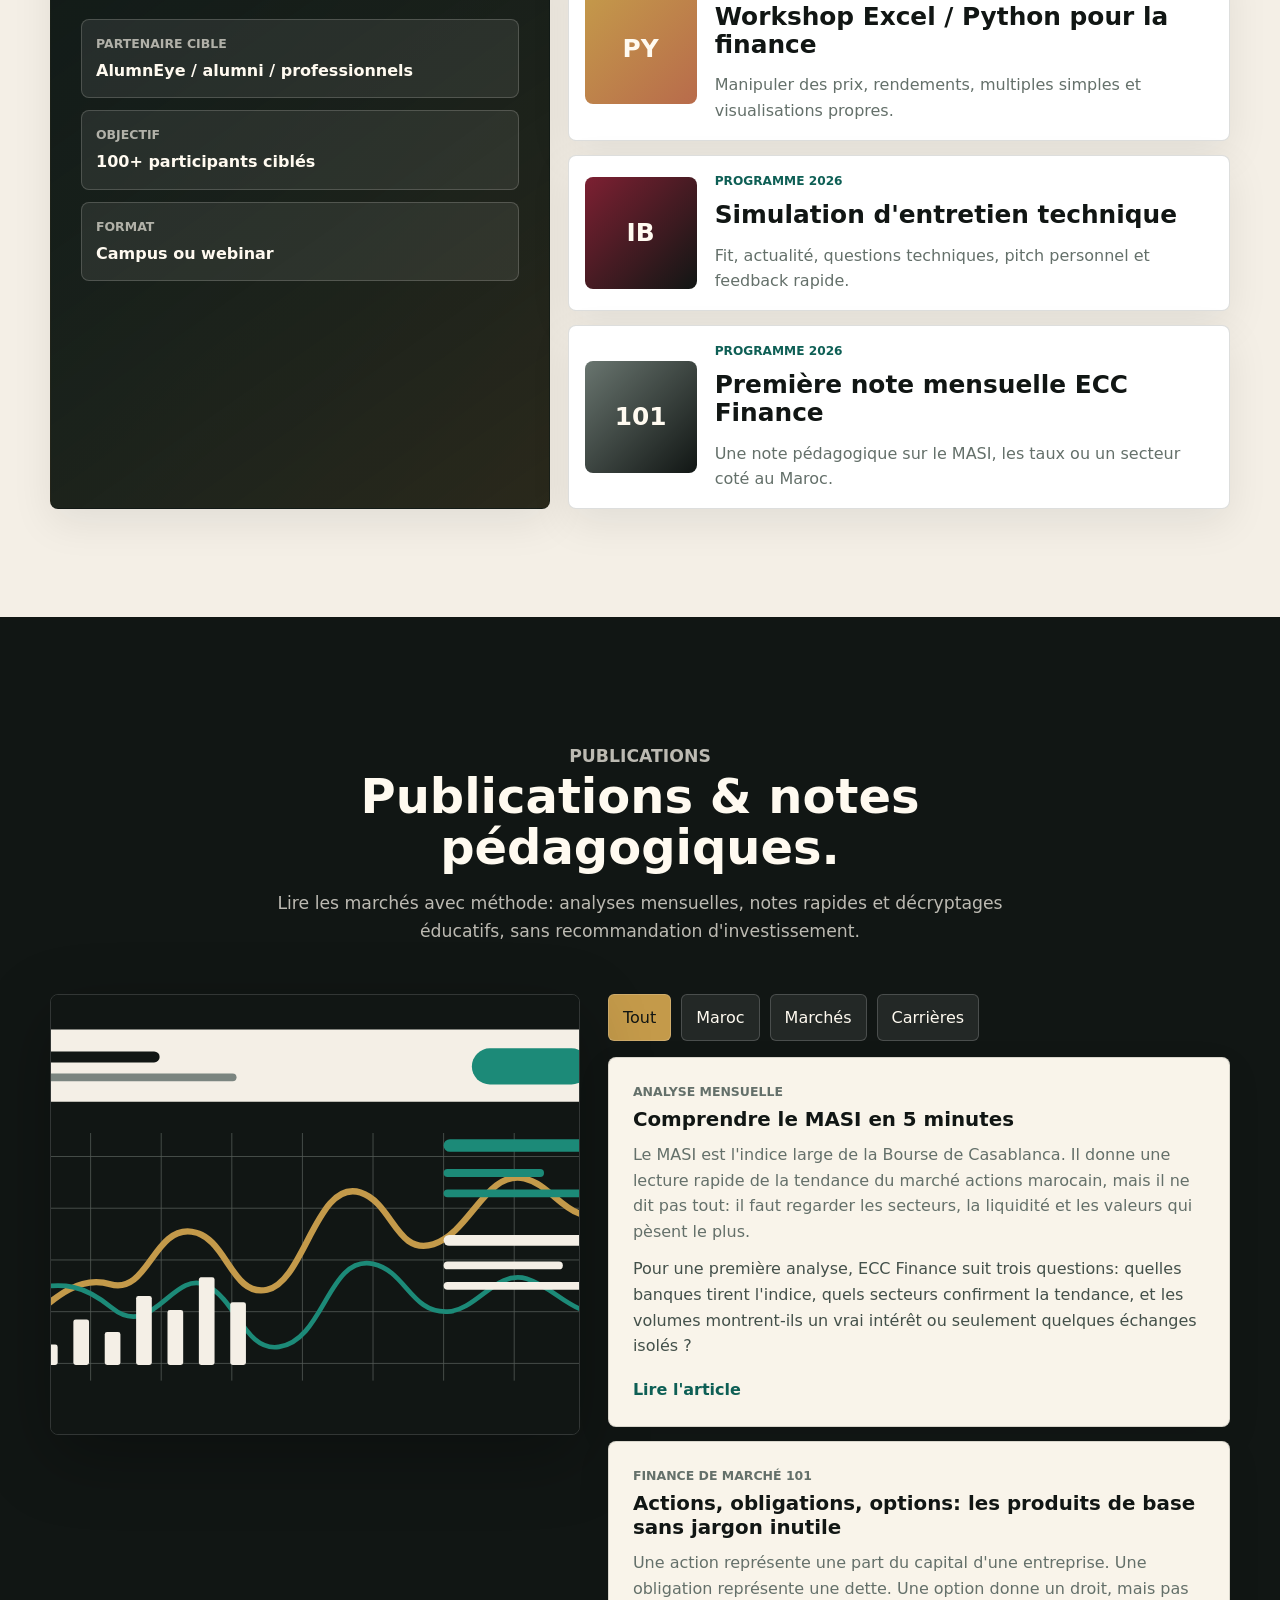
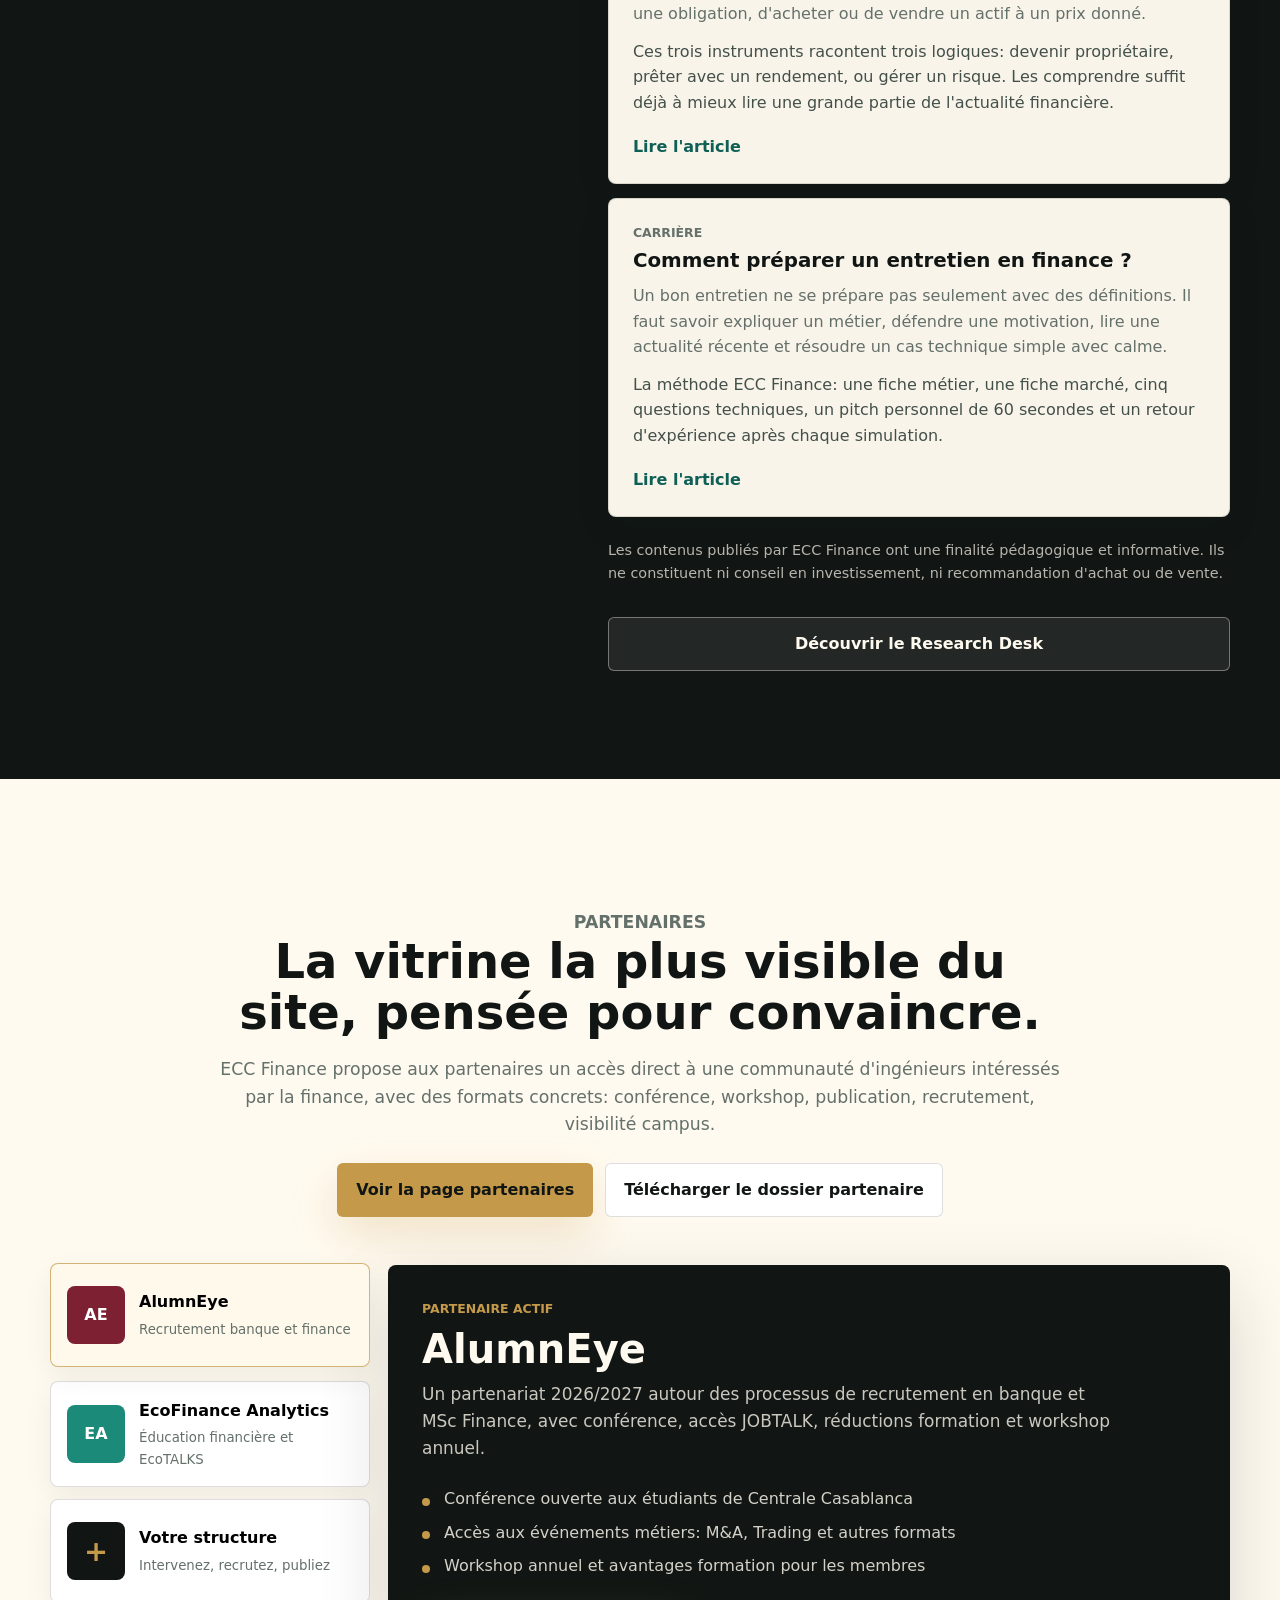
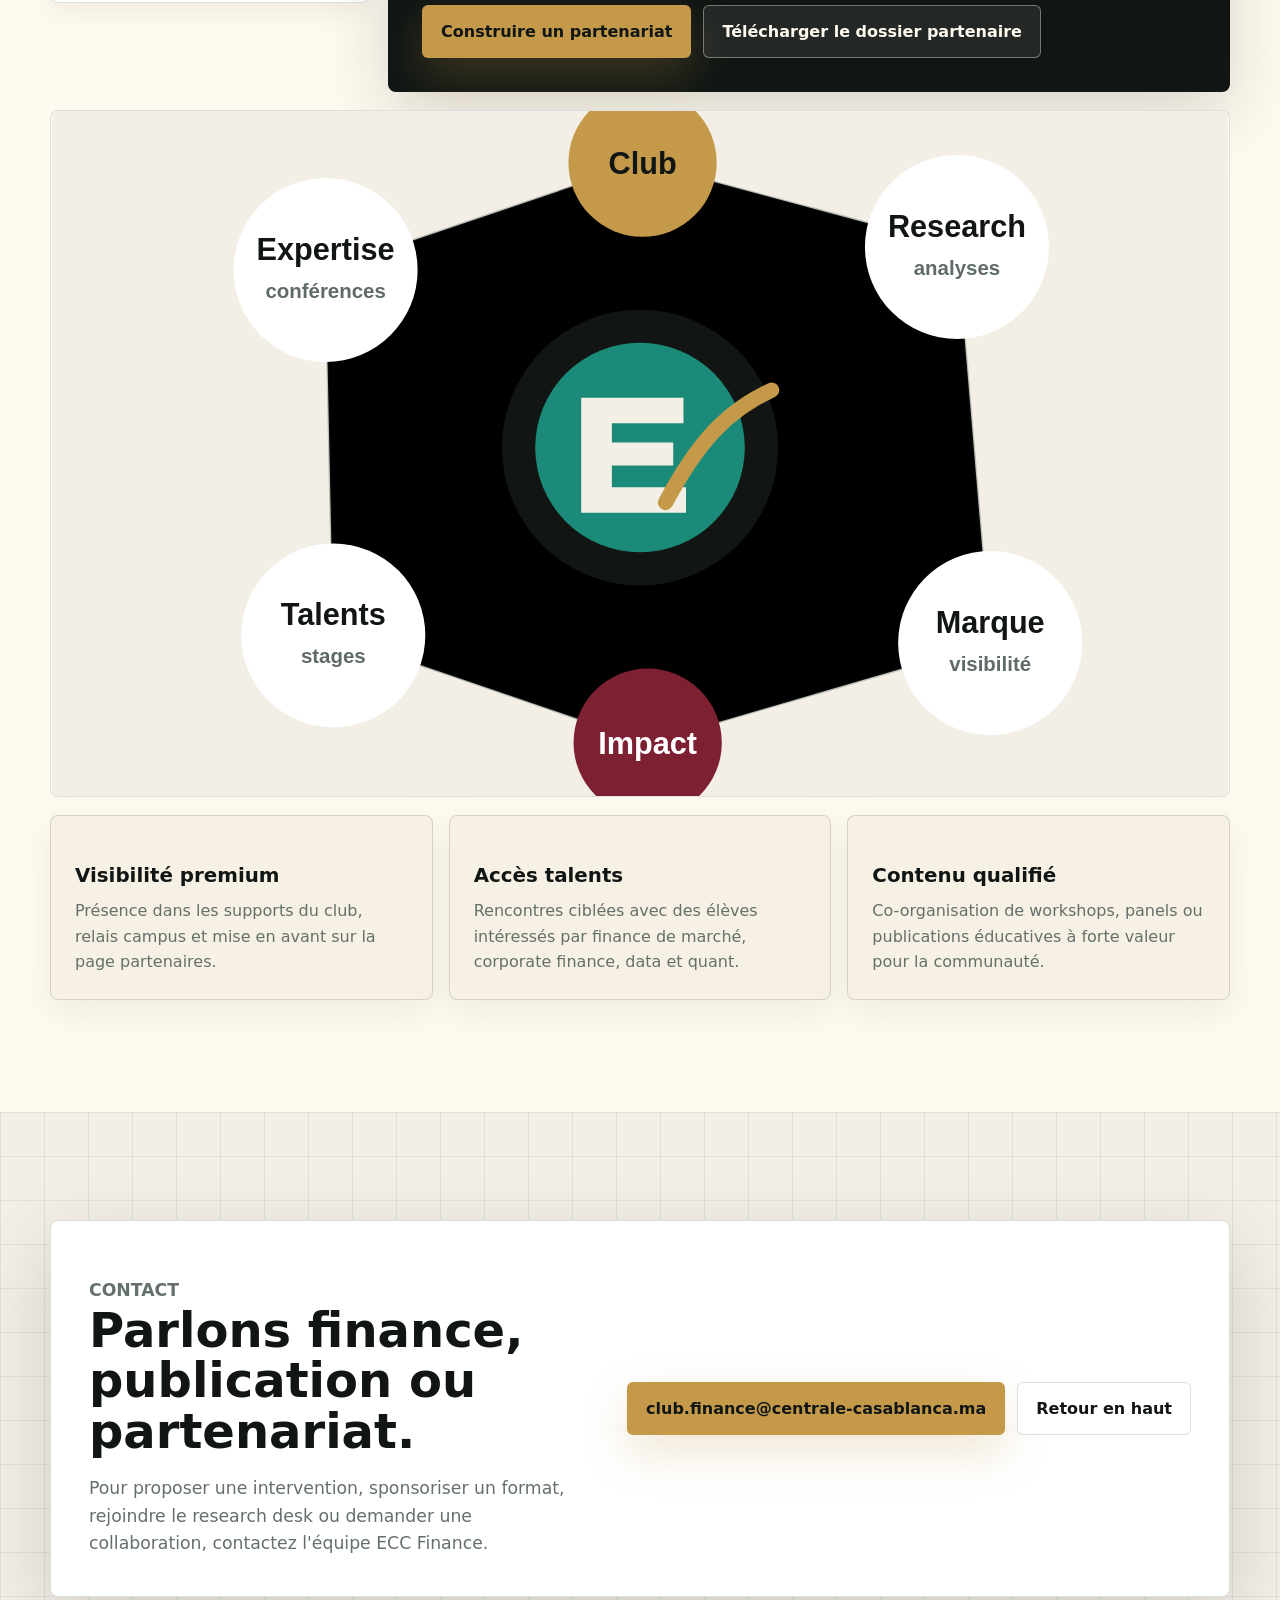
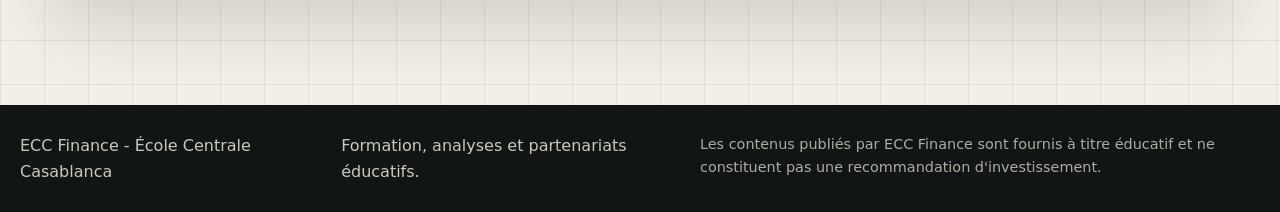
==== commit 0d6f4380: "Update partnerships member name" ====
--- a/index.html
+++ b/index.html
@@ -6,17 +6,17 @@
     <title>ECC Finance | Club finance de Centrale Casablanca</title>
     <meta name="description" content="ECC Finance est le club finance de l'École Centrale Casablanca : formations, analyses de marché, événements, partenariats et orientation carrière.">
     <meta name="theme-color" content="#111614">
-    <link rel="canonical" href="https://eccfinance.github.io/Ecc_Finance/">
+    <link rel="canonical" href="https://hamzasennah.github.io/Ecc-Finance/">
     <meta property="og:type" content="website">
     <meta property="og:title" content="ECC Finance | Club finance de Centrale Casablanca">
     <meta property="og:description" content="Formations, analyses, événements et partenariats autour de la finance.">
-    <meta property="og:image" content="https://eccfinance.github.io/Ecc_Finance/assets/hero-finance-campus.png">
-    <meta property="og:url" content="https://eccfinance.github.io/Ecc_Finance/">
+    <meta property="og:image" content="https://hamzasennah.github.io/Ecc-Finance/assets/hero-finance-campus.png">
+    <meta property="og:url" content="https://hamzasennah.github.io/Ecc-Finance/">
     <meta property="og:locale" content="fr_FR">
     <meta name="twitter:card" content="summary_large_image">
     <meta name="twitter:title" content="ECC Finance | Club finance de Centrale Casablanca">
     <meta name="twitter:description" content="Formations, analyses, événements et partenariats autour de la finance.">
-    <meta name="twitter:image" content="https://eccfinance.github.io/Ecc_Finance/assets/hero-finance-campus.png">
+    <meta name="twitter:image" content="https://hamzasennah.github.io/Ecc-Finance/assets/hero-finance-campus.png">
     <link rel="icon" href="assets/ecc-finance-mark.svg" type="image/svg+xml">
     <link rel="preload" as="image" href="assets/hero-finance-campus.png">
     <link rel="stylesheet" href="styles.css">
@@ -25,7 +25,7 @@
         "@context": "https://schema.org",
         "@type": "StudentOrganization",
         "name": "ECC Finance",
-        "url": "https://eccfinance.github.io/Ecc_Finance/",
+        "url": "https://hamzasennah.github.io/Ecc-Finance/",
         "email": "club.finance@centrale-casablanca.ma",
         "description": "Club finance de l'École Centrale Casablanca : formations, analyses de marché, événements, partenariats et orientation carrière.",
         "parentOrganization": {
@@ -190,7 +190,7 @@
               <ul class="team-members">
                 <li>Ikram Boulouqat</li>
                 <li>Oumaima Nadour</li>
-                <li>Fatima Machrafi</li>
+                <li>Fatima ELMACHRAFI</li>
                 <li>Ahmed Zhiri</li>
                 <li>Jean Paul Gbatta</li>
                 <li>Douae Amghar</li>
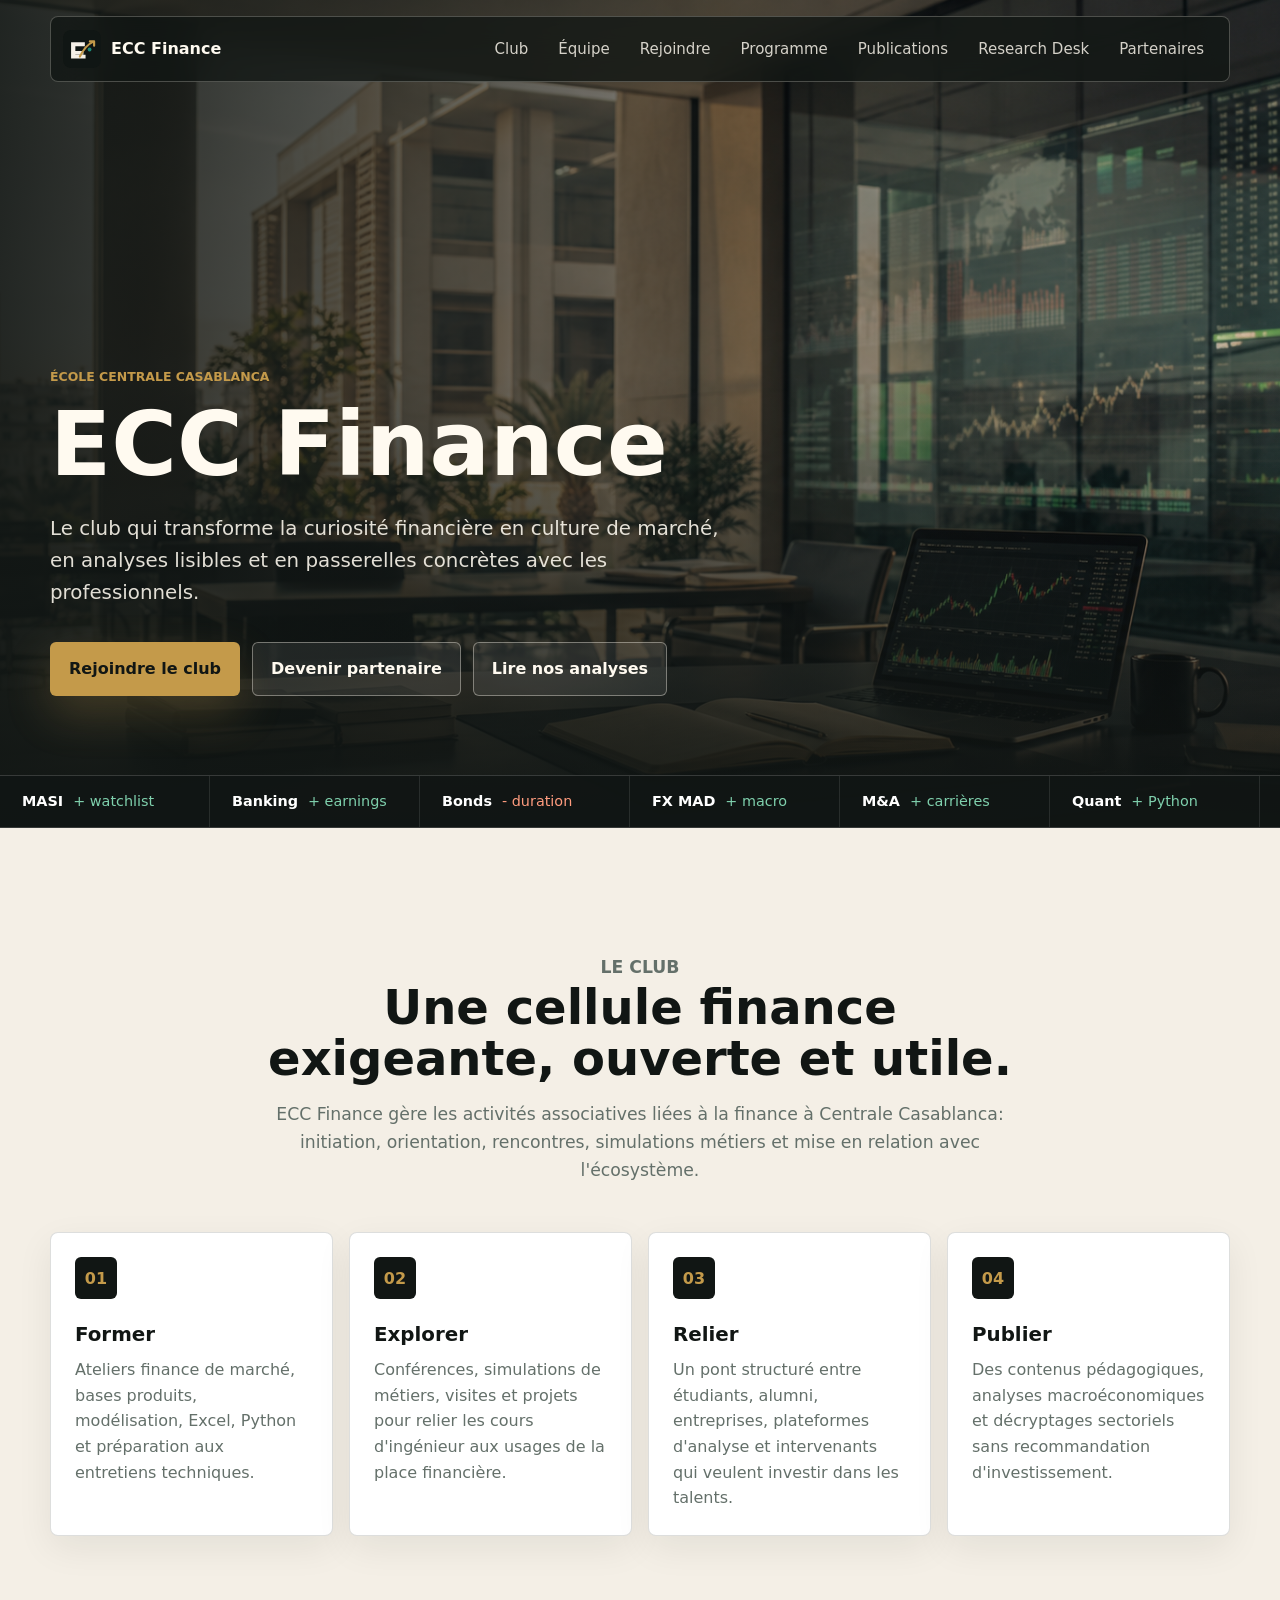
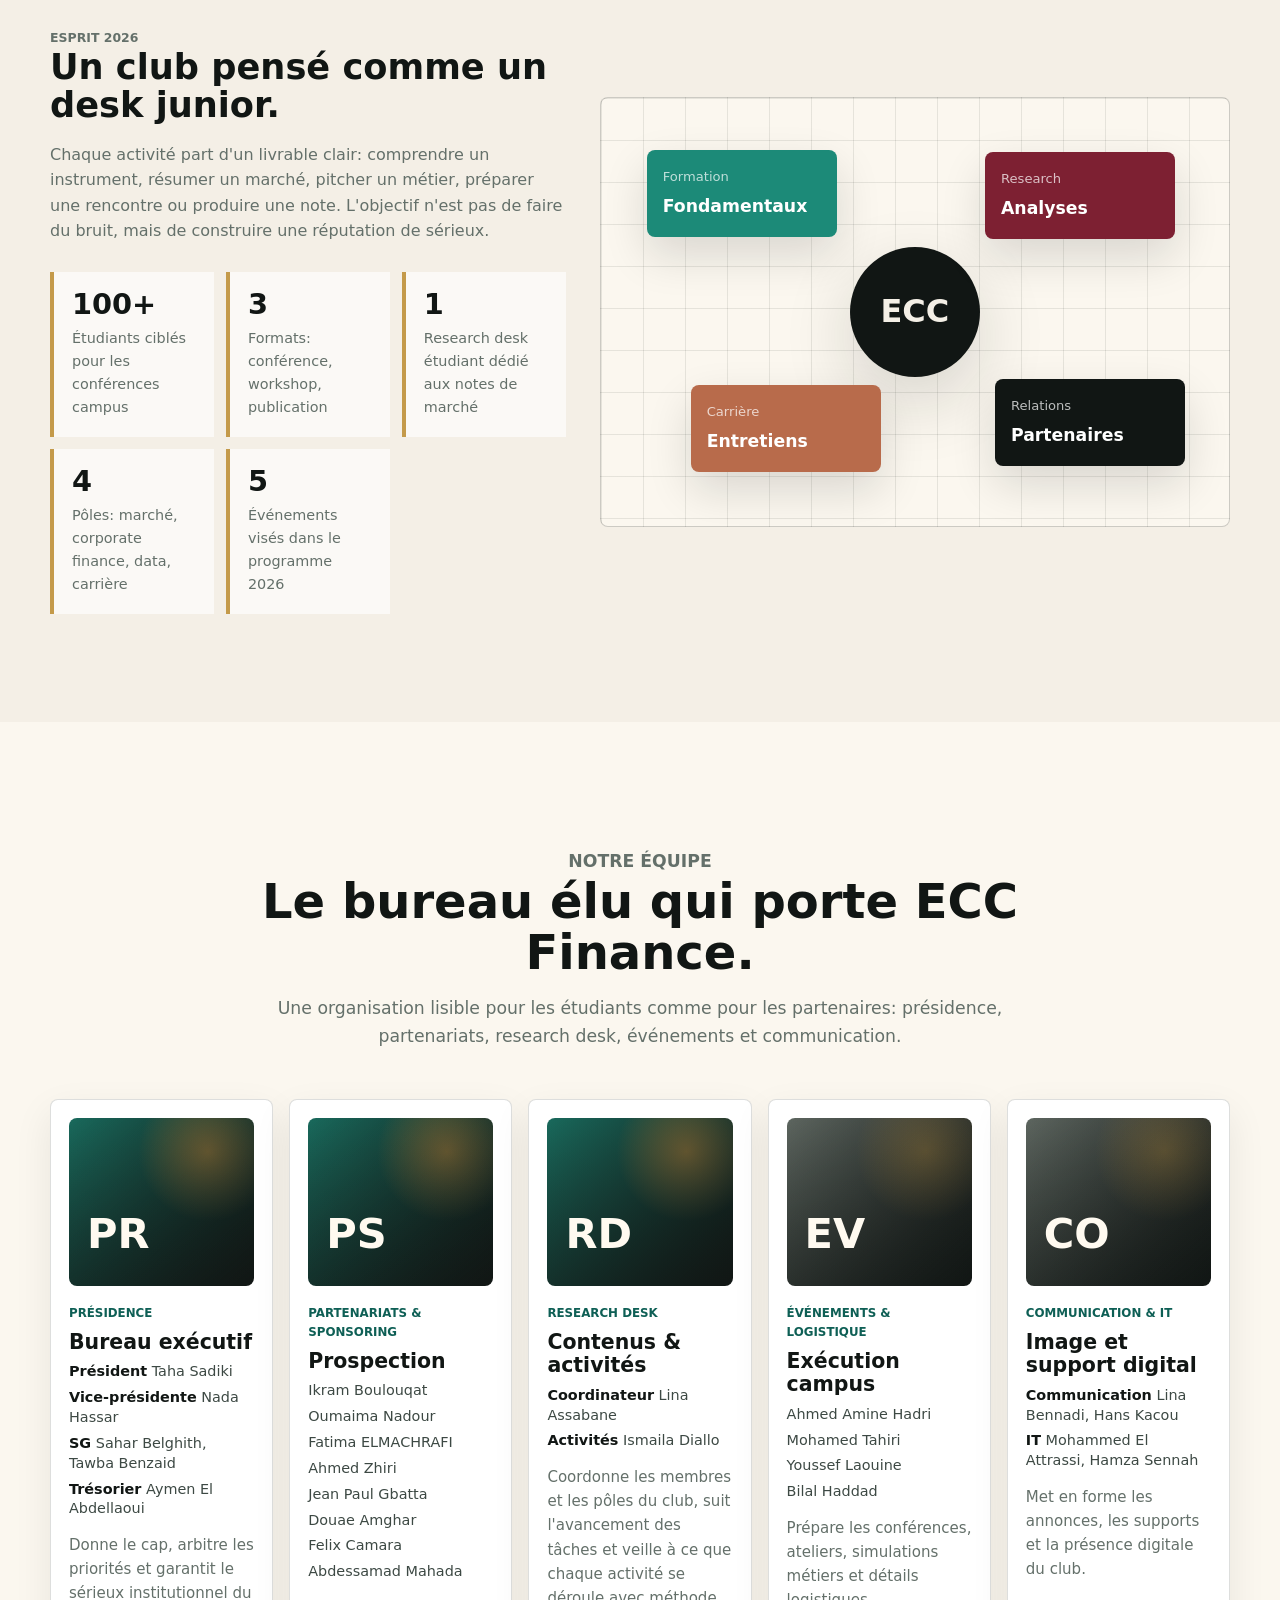
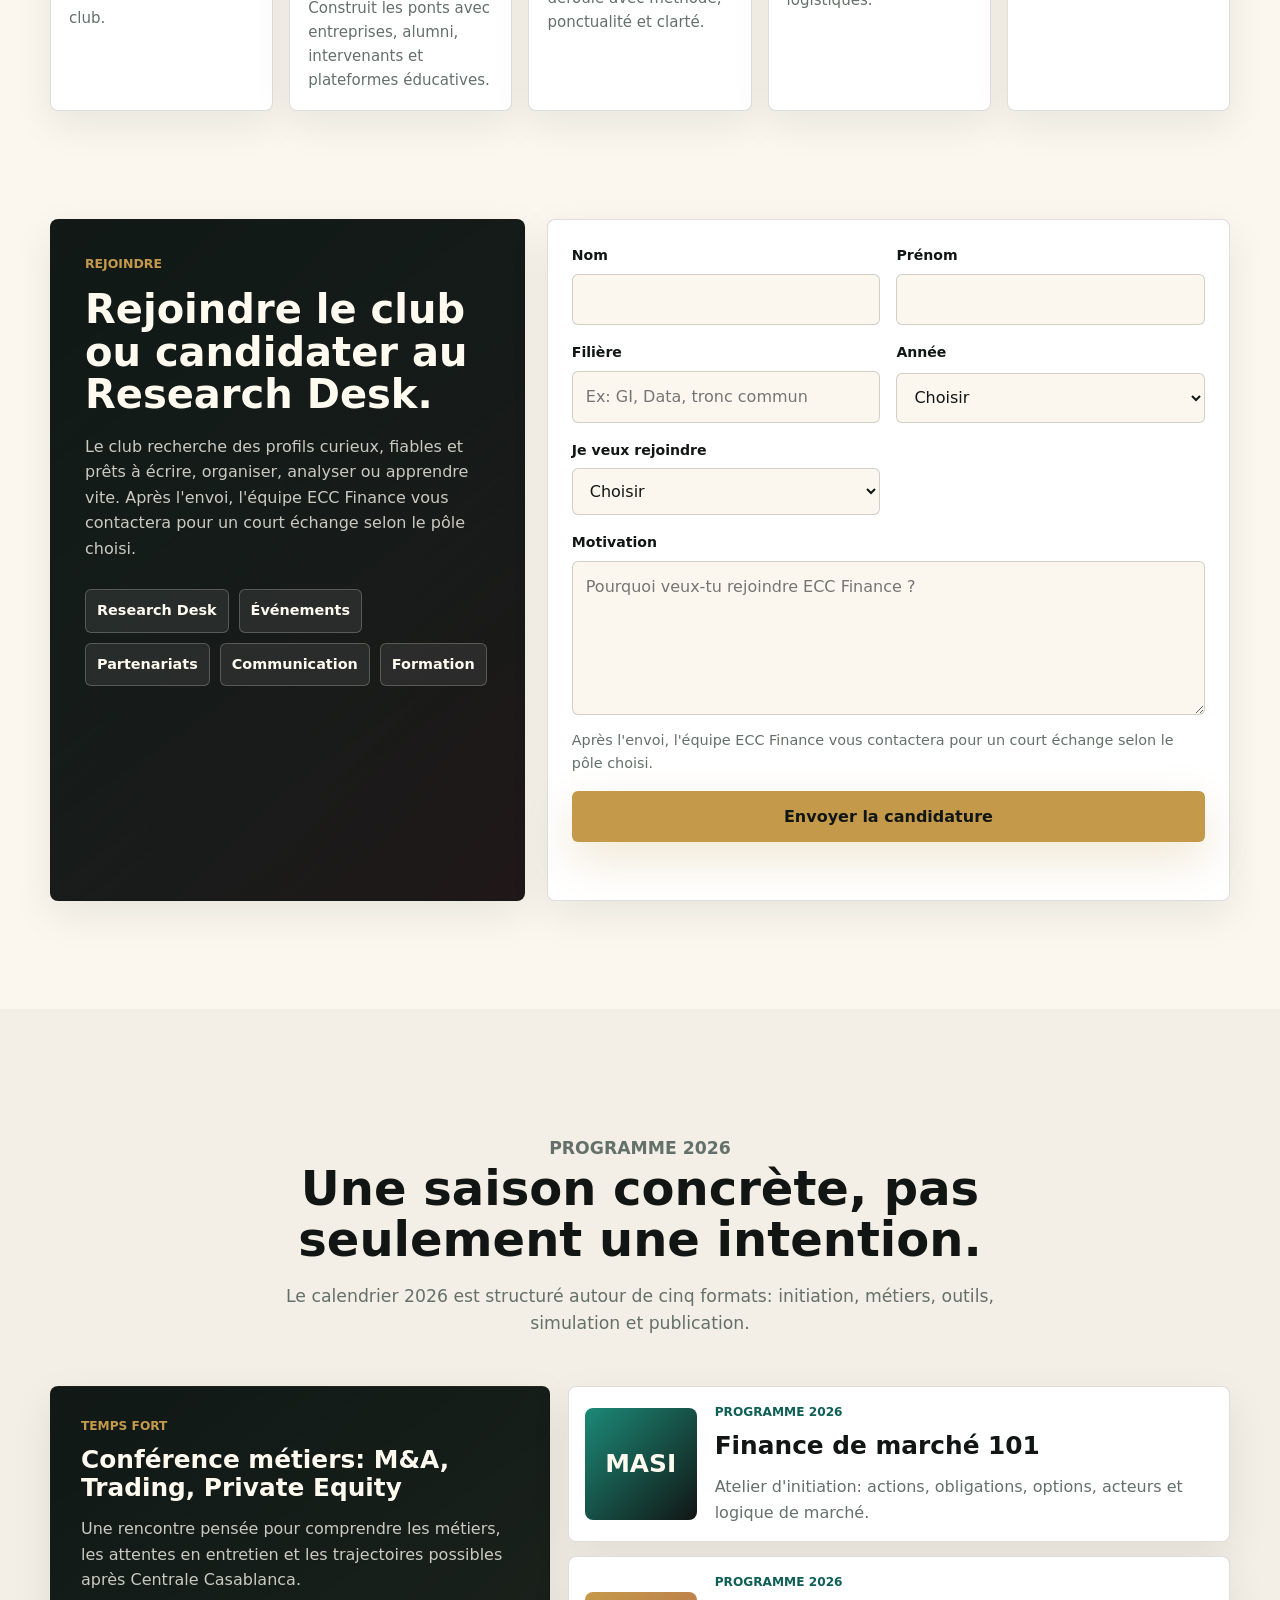
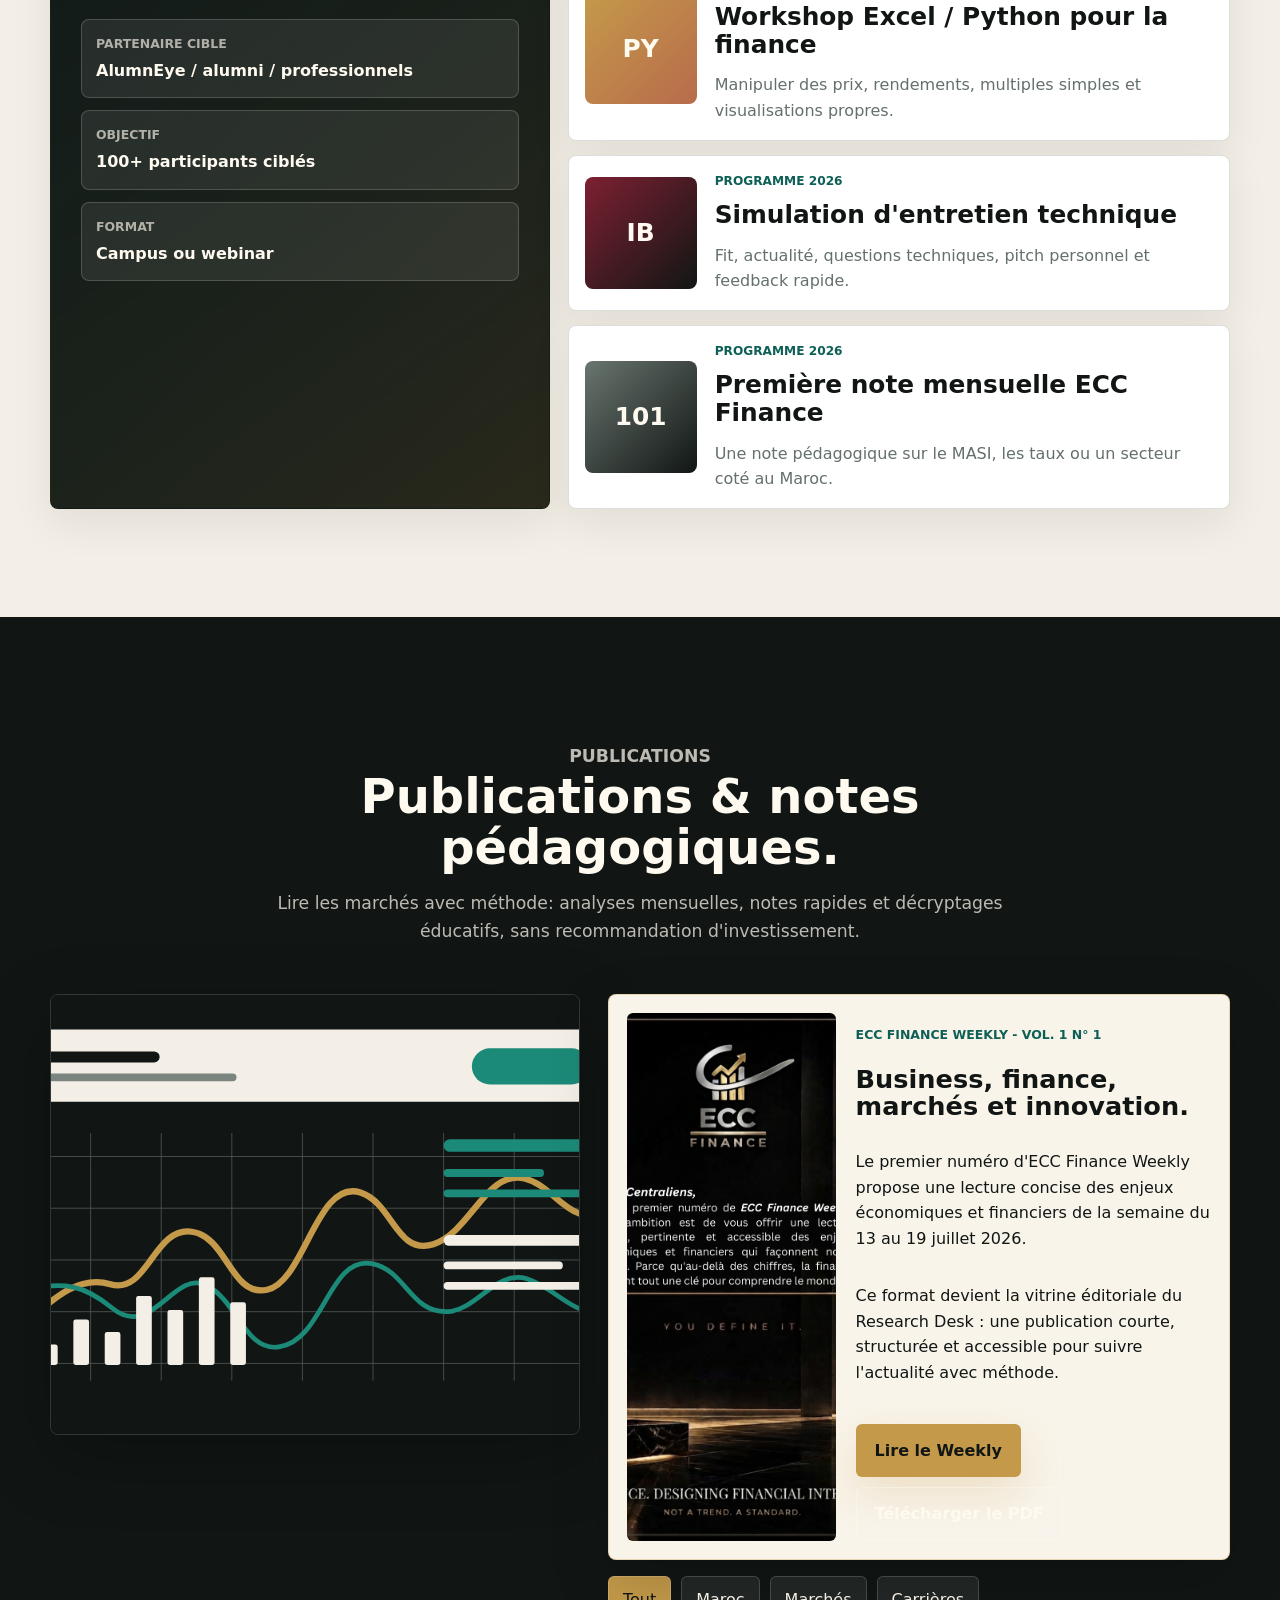
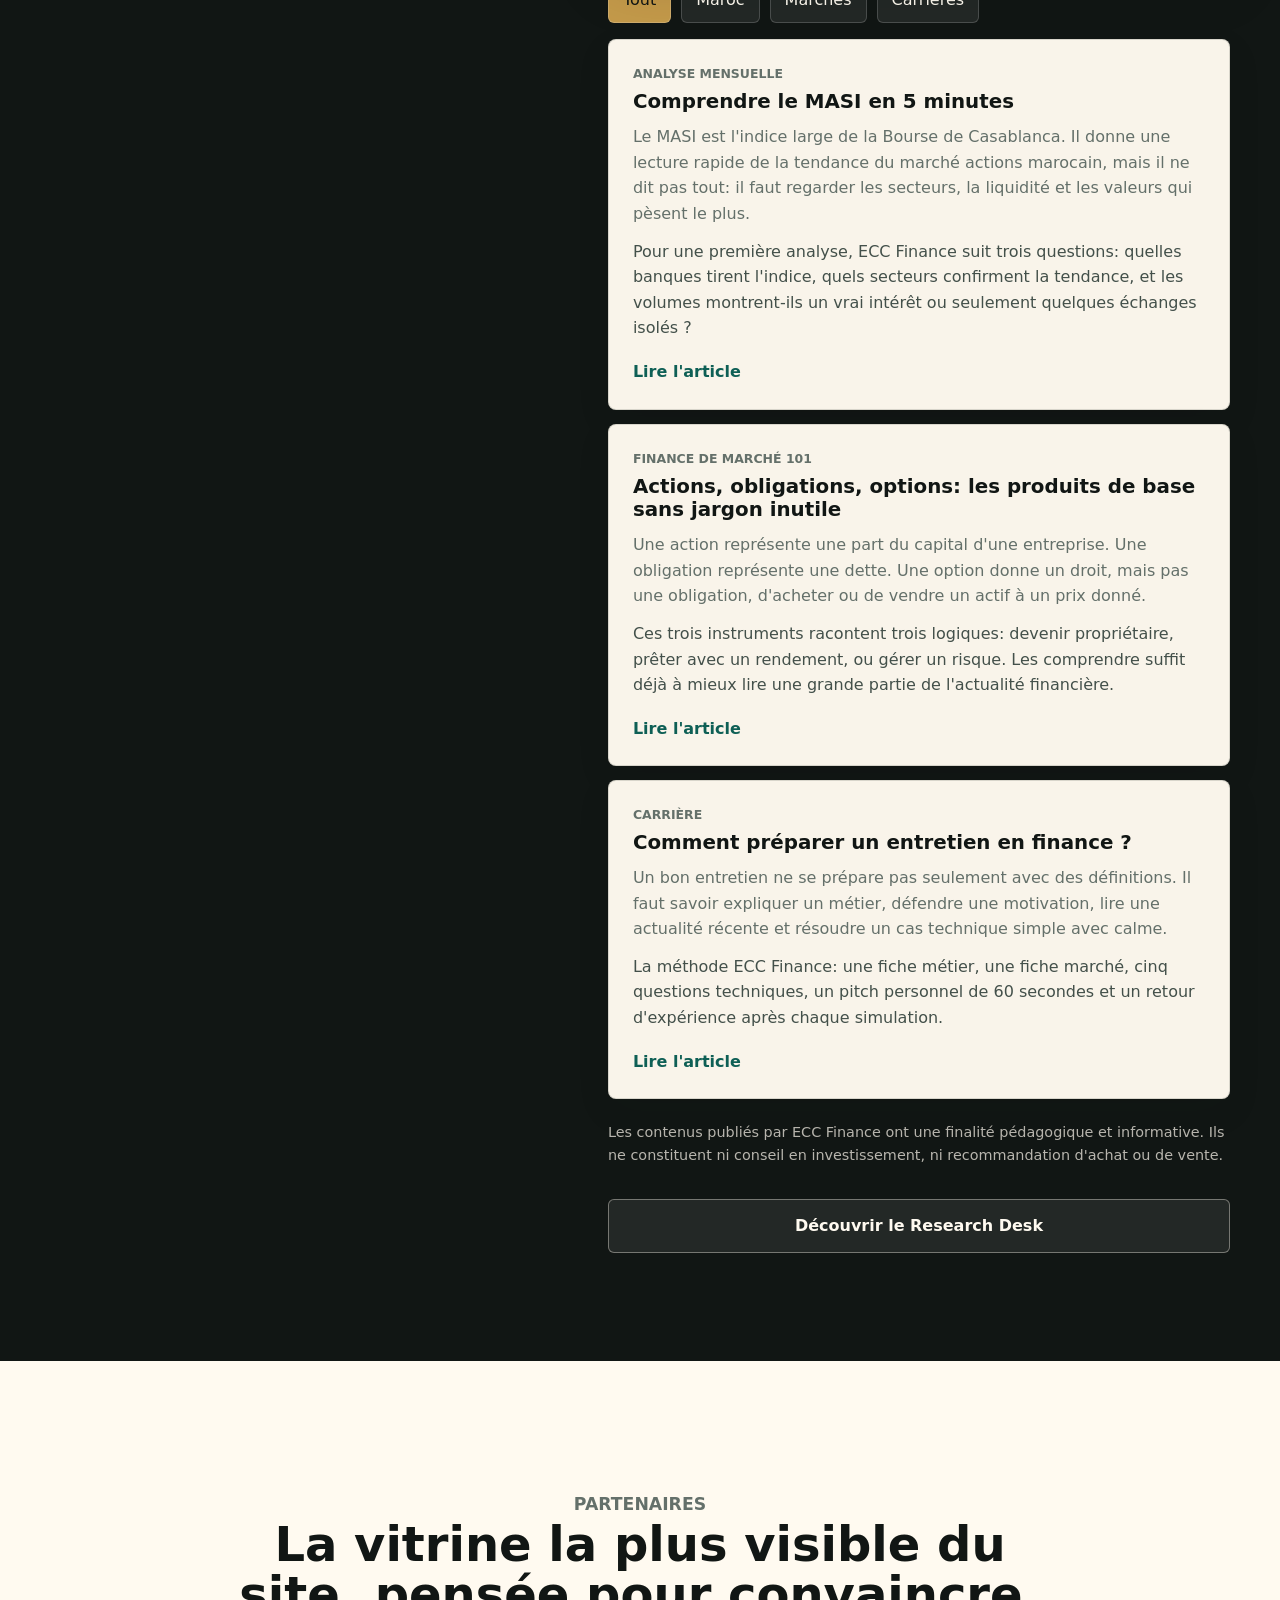
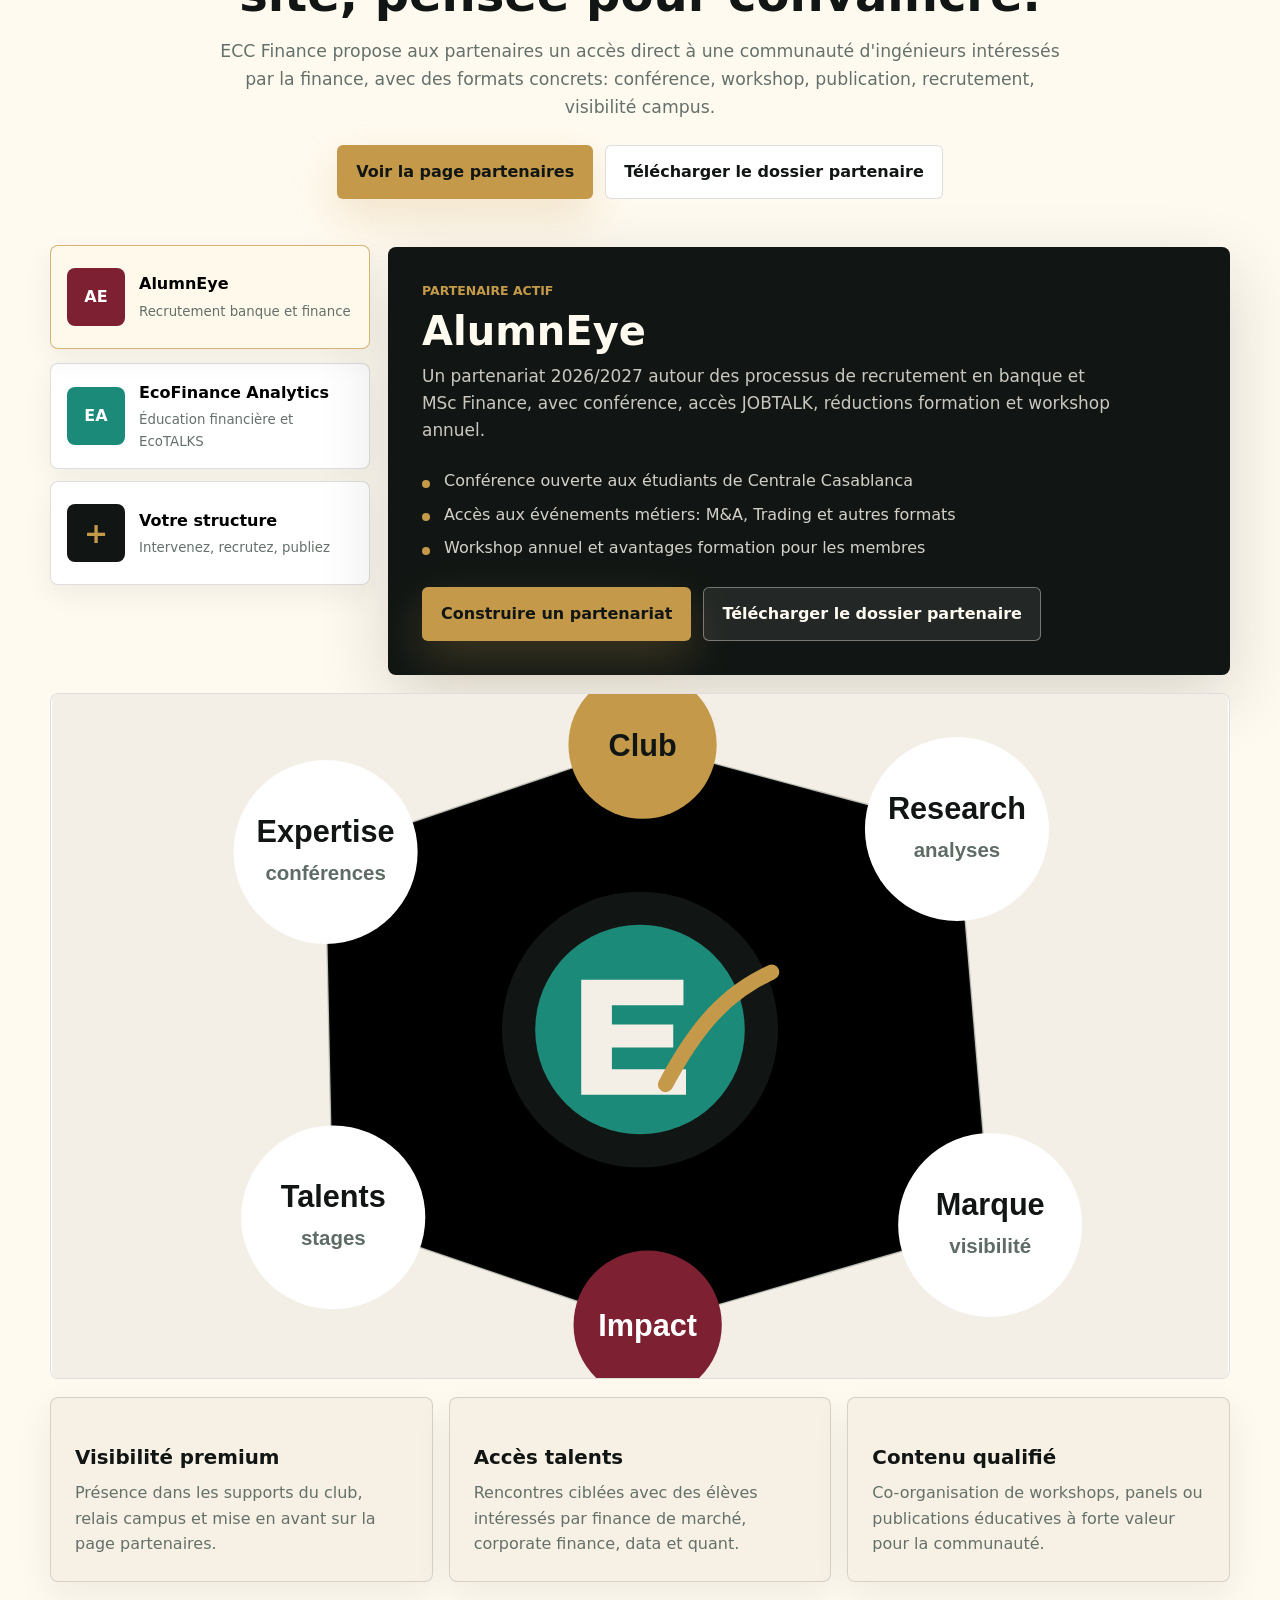
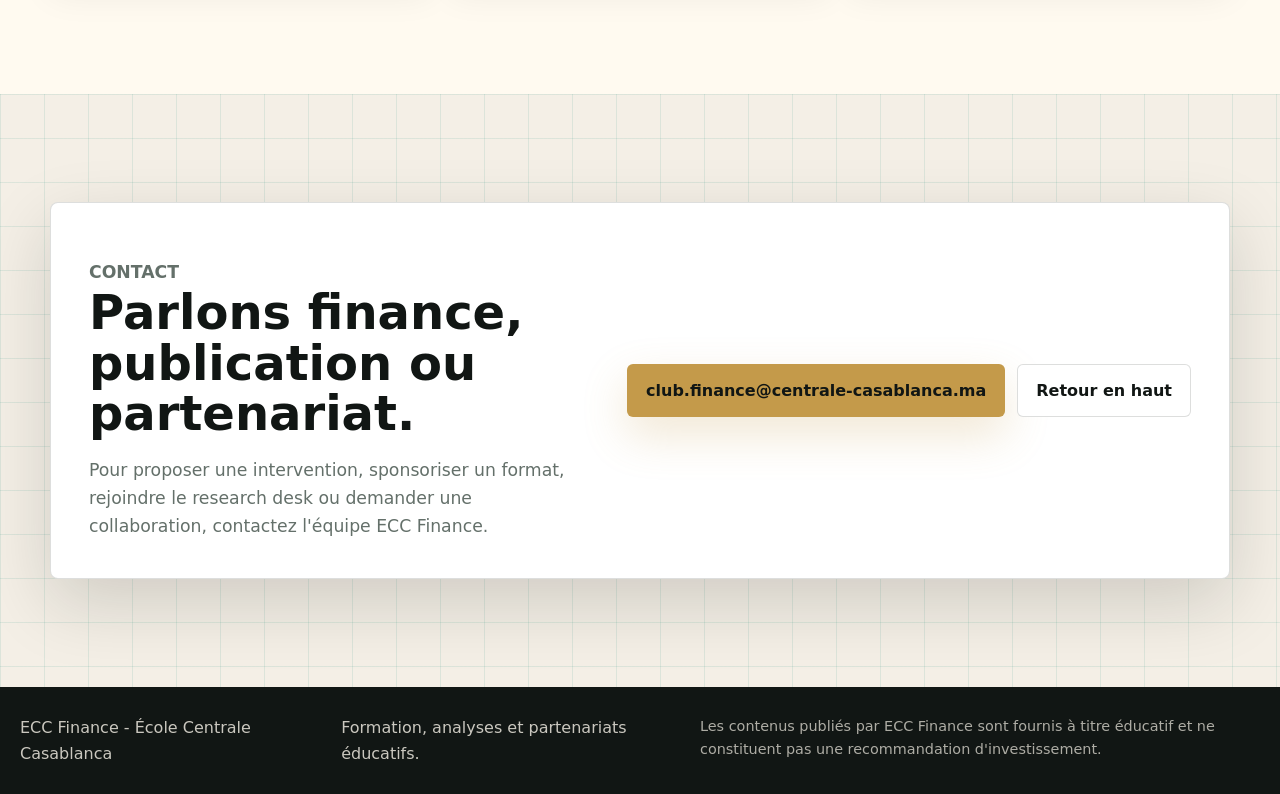
==== commit 2958b63f: "Add ECC Finance Weekly publication" ====
--- a/index.html
+++ b/index.html
@@ -19,7 +19,7 @@
     <meta name="twitter:image" content="https://hamzasennah.github.io/Ecc-Finance/assets/hero-finance-campus.png">
     <link rel="icon" href="assets/ecc-finance-mark.svg" type="image/svg+xml">
     <link rel="preload" as="image" href="assets/hero-finance-campus.png">
-    <link rel="stylesheet" href="styles.css">
+    <link rel="stylesheet" href="styles.css?v=20260719">
     <script type="application/ld+json">
       {
         "@context": "https://schema.org",
@@ -235,7 +235,7 @@
               <p class="role-label">Communication & IT</p>
               <h3>Image et support digital</h3>
               <ul class="team-members">
-                <li><strong>Communication</strong> Lina Bennadi, Hanz Kacou</li>
+                <li><strong>Communication</strong> Lina Bennadi, Hans Kacou</li>
                 <li><strong>IT</strong> Mohammed El Attrassi, Hamza Sennah</li>
               </ul>
               <p>Met en forme les annonces, les supports et la présence digitale du club.</p>
@@ -386,6 +386,22 @@
           </div>
 
           <div class="blog-console">
+            <article class="weekly-feature reveal" data-category="markets maroc">
+              <div class="weekly-cover">
+                <img src="assets/ecc-finance-weekly-vol1-n1-cover.png" alt="Couverture du premier numéro ECC Finance Weekly">
+              </div>
+              <div class="weekly-copy">
+                <p class="post-meta">ECC Finance Weekly - Vol. 1 N° 1</p>
+                <h3>Business, finance, marchés et innovation.</h3>
+                <p>Le premier numéro d'ECC Finance Weekly propose une lecture concise des enjeux économiques et financiers de la semaine du 13 au 19 juillet 2026.</p>
+                <p class="article-body">Ce format devient la vitrine éditoriale du Research Desk : une publication courte, structurée et accessible pour suivre l'actualité avec méthode.</p>
+                <div class="weekly-actions">
+                  <a class="button button-primary" href="assets/ecc-finance-weekly-vol1-n1.pdf" target="_blank" rel="noopener">Lire le Weekly</a>
+                  <a class="button button-secondary" href="assets/ecc-finance-weekly-vol1-n1.pdf" download>Télécharger le PDF</a>
+                </div>
+              </div>
+            </article>
+
             <div class="filter-row" aria-label="Filtrer les publications">
               <button class="filter-button active" type="button" data-filter="all">Tout</button>
               <button class="filter-button" type="button" data-filter="maroc">Maroc</button>
@@ -516,6 +532,6 @@
       <p class="footer-disclaimer">Les contenus publiés par ECC Finance sont fournis à titre éducatif et ne constituent pas une recommandation d'investissement.</p>
     </footer>
 
-    <script src="script.js"></script>
+    <script src="script.js?v=20260719"></script>
   </body>
 </html>
--- a/styles.css
+++ b/styles.css
@@ -901,6 +901,53 @@
   gap: 16px;
 }
 
+.weekly-feature {
+  display: grid;
+  grid-template-columns: minmax(160px, 0.74fr) 1.26fr;
+  gap: 20px;
+  align-items: stretch;
+  padding: 18px;
+  background: #f9f4ea;
+  color: var(--ink);
+  border: 1px solid rgba(196, 154, 74, 0.34);
+  border-radius: 8px;
+  box-shadow: 0 20px 60px rgba(0, 0, 0, 0.18);
+}
+
+.weekly-cover {
+  min-height: 260px;
+  overflow: hidden;
+  border-radius: 6px;
+  background: var(--ink);
+}
+
+.weekly-cover img {
+  width: 100%;
+  height: 100%;
+  object-fit: cover;
+  display: block;
+}
+
+.weekly-copy {
+  display: flex;
+  flex-direction: column;
+  justify-content: center;
+  min-width: 0;
+}
+
+.weekly-copy h3 {
+  margin: 8px 0 12px;
+  font-size: clamp(1.45rem, 2vw, 2.1rem);
+  line-height: 1.08;
+}
+
+.weekly-actions {
+  display: flex;
+  flex-wrap: wrap;
+  gap: 10px;
+  margin-top: 22px;
+}
+
 .filter-row {
   display: flex;
   flex-wrap: wrap;
@@ -943,7 +990,8 @@
   background: #fff9ec;
 }
 
-.post-card.is-hidden {
+.post-card.is-hidden,
+.weekly-feature.is-hidden {
   display: none;
 }
 
@@ -1673,6 +1721,7 @@
   .join-panel,
   .events-layout,
   .research-layout,
+  .weekly-feature,
   .article-layout,
   .partner-stage,
   .contact-panel,
@@ -1778,6 +1827,15 @@
     min-height: 92px;
   }
 
+  .weekly-cover {
+    min-height: 420px;
+  }
+
+  .weekly-actions .button {
+    width: 100%;
+    justify-content: center;
+  }
+
   .lab-visual {
     min-height: 520px;
   }
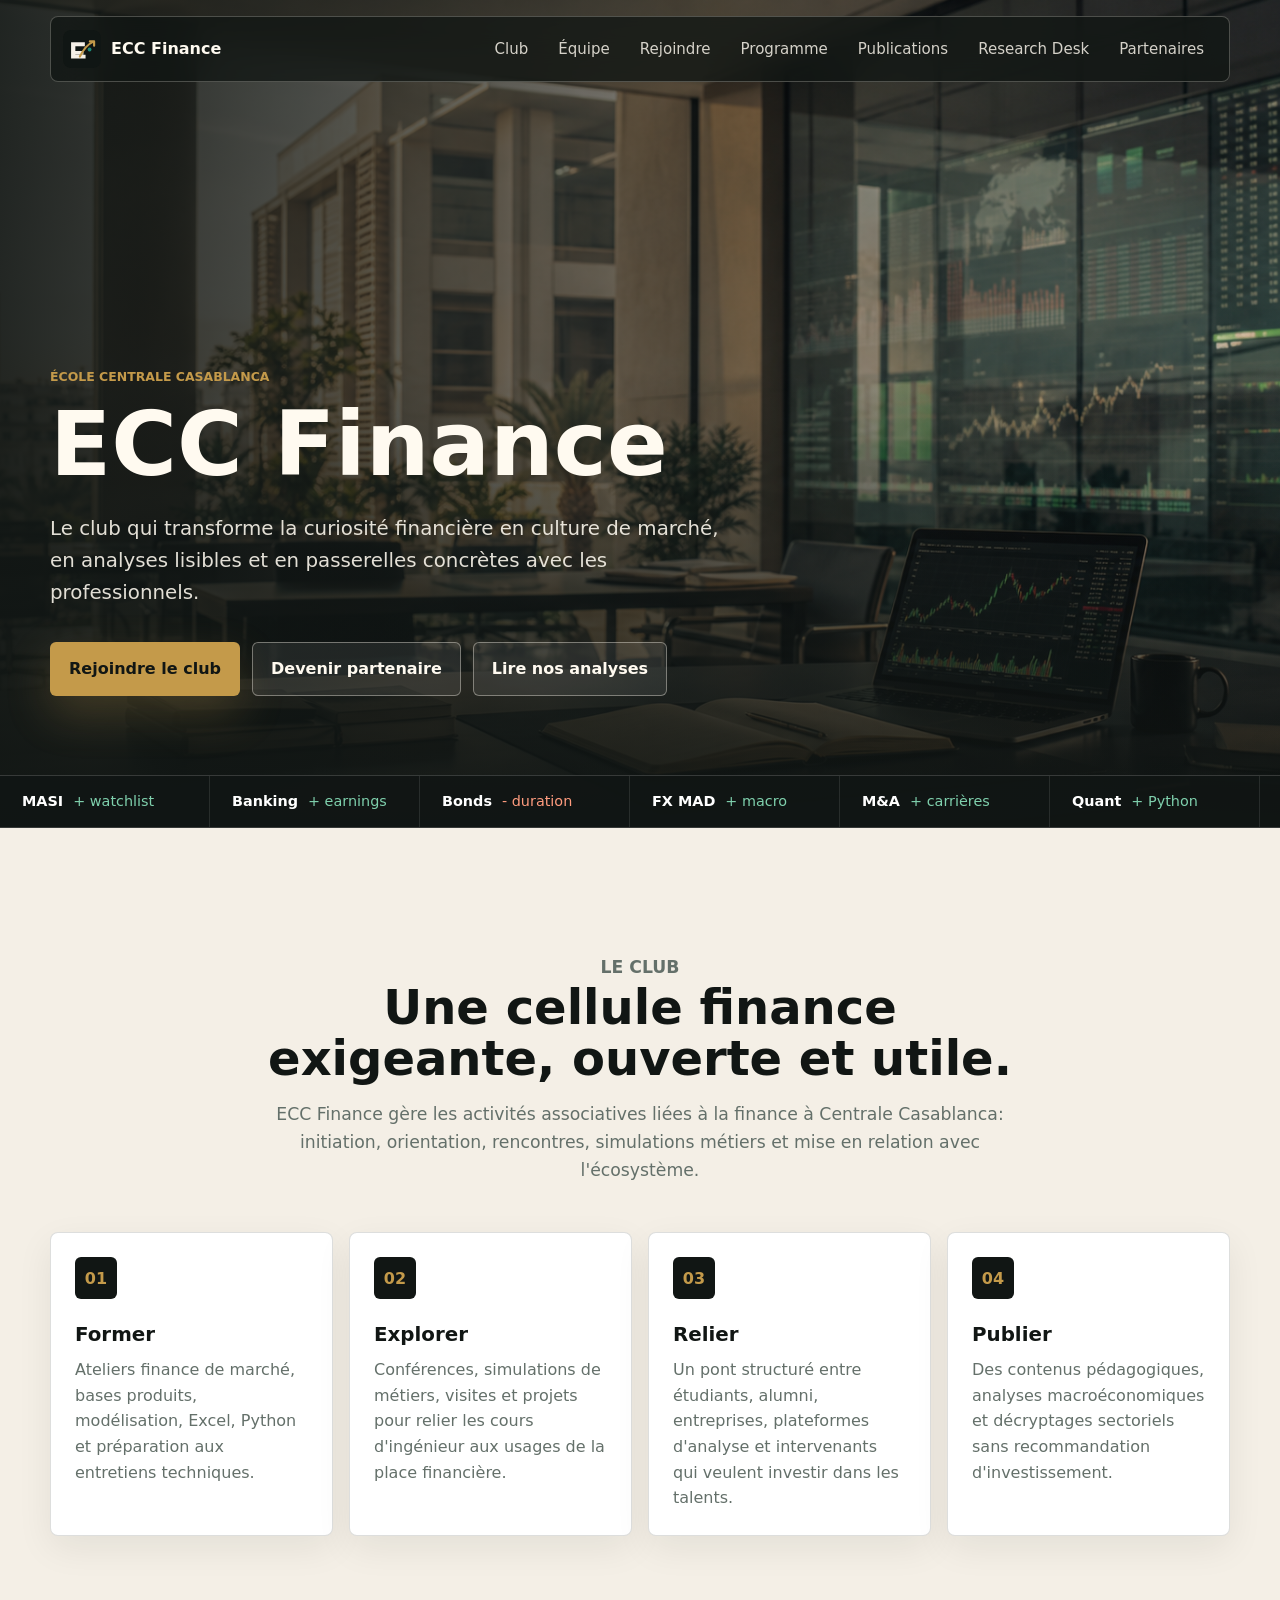
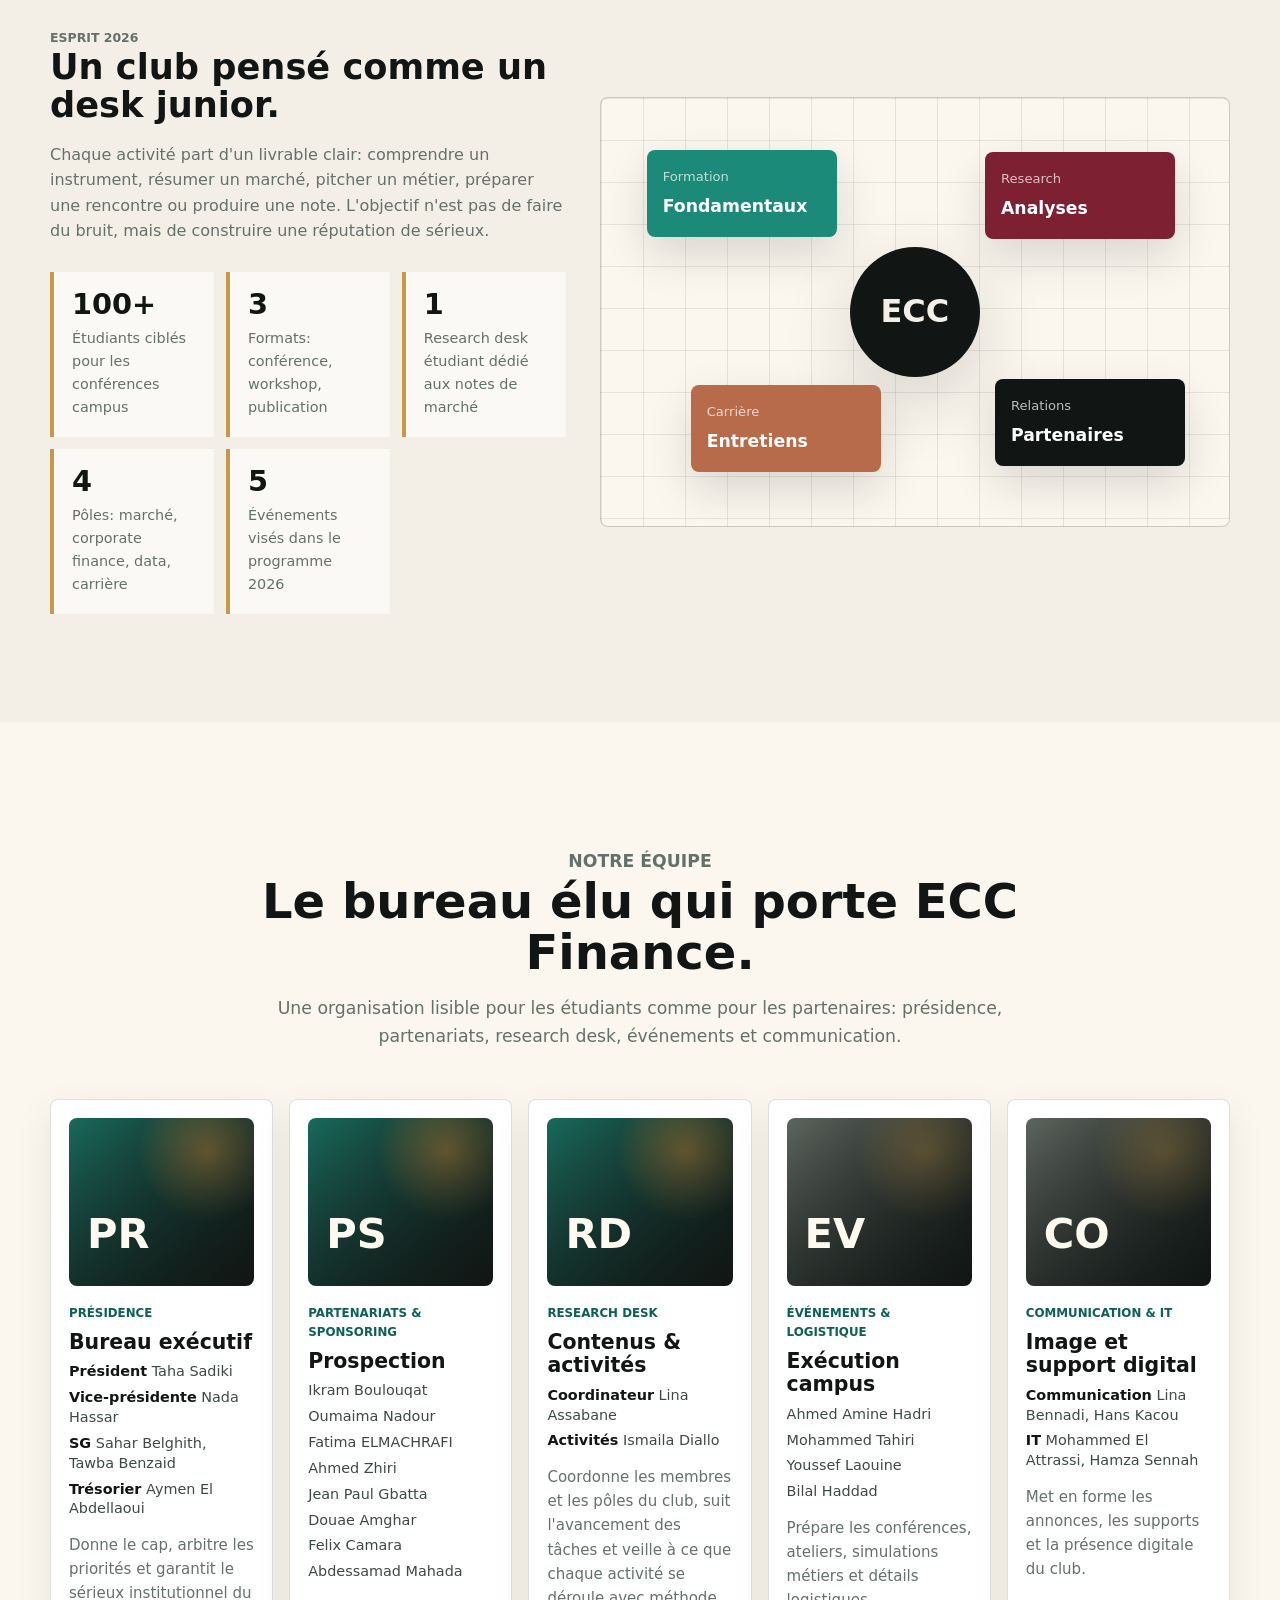
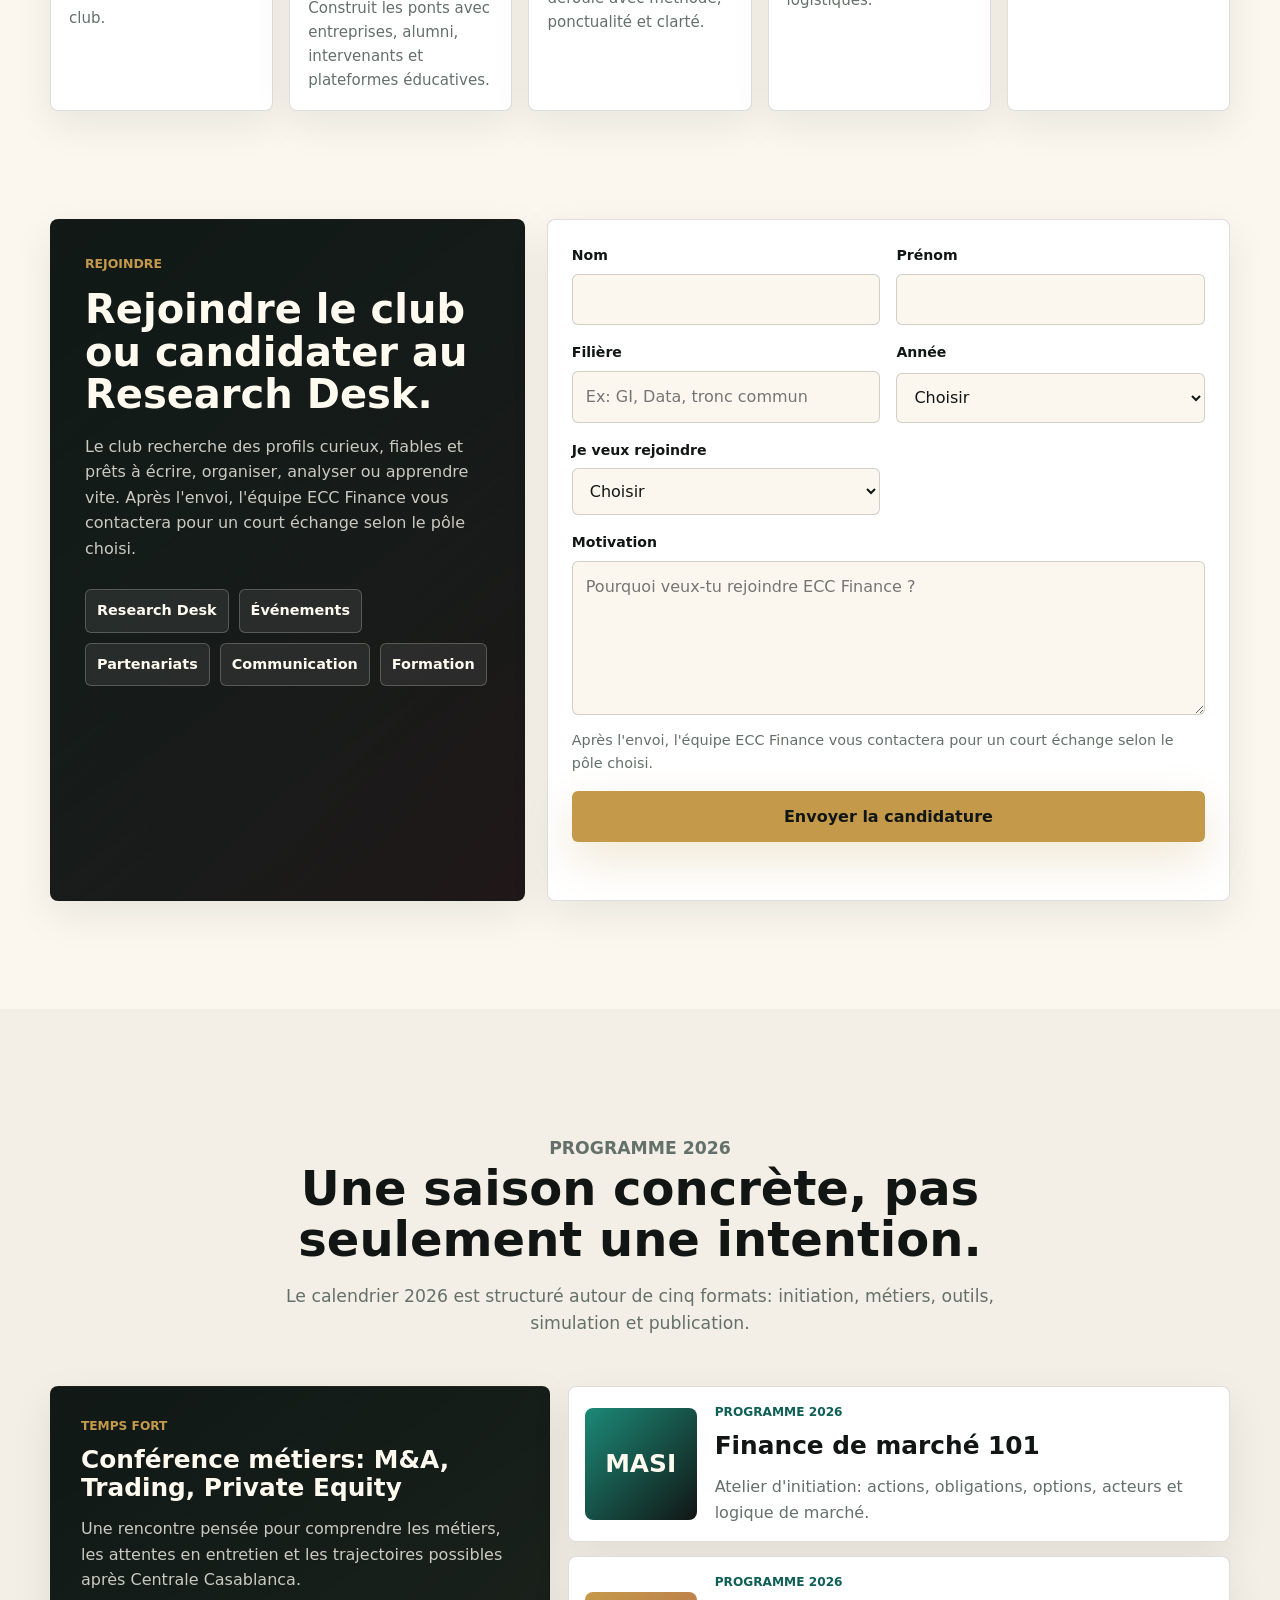
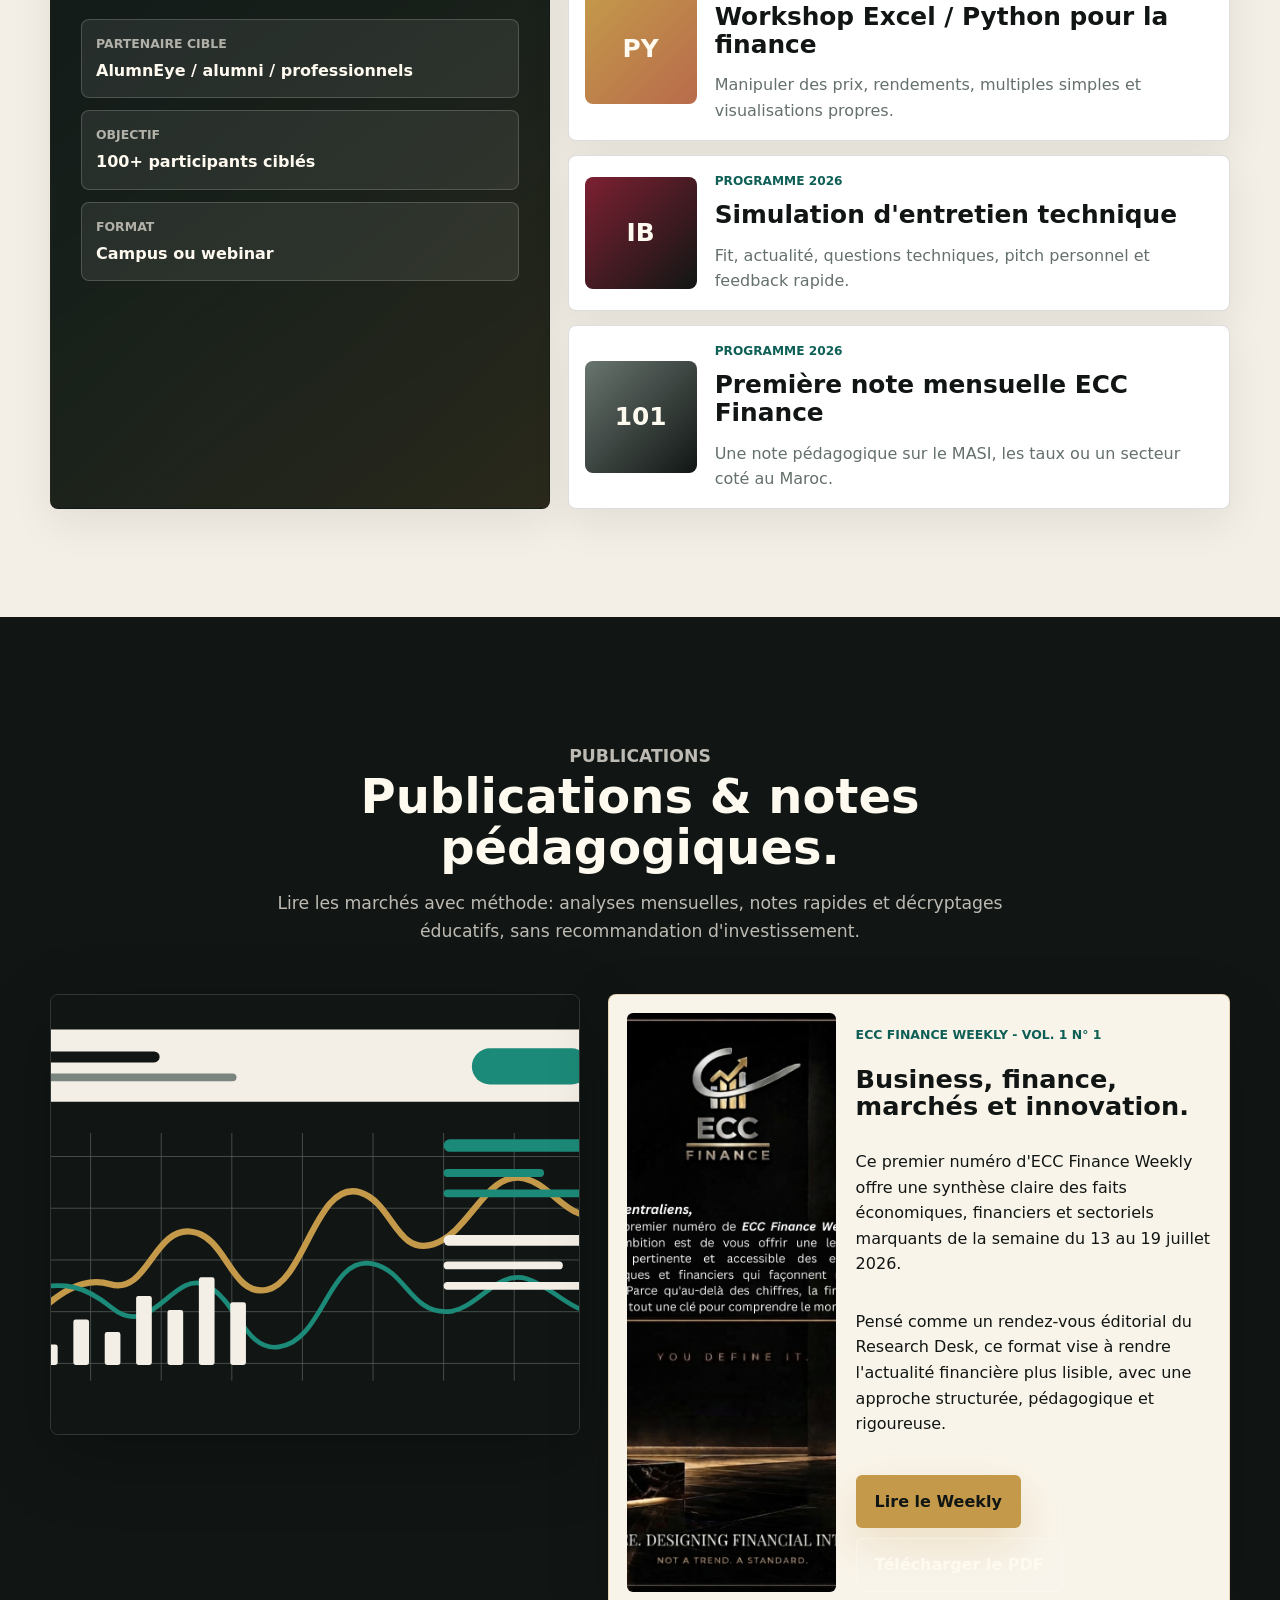
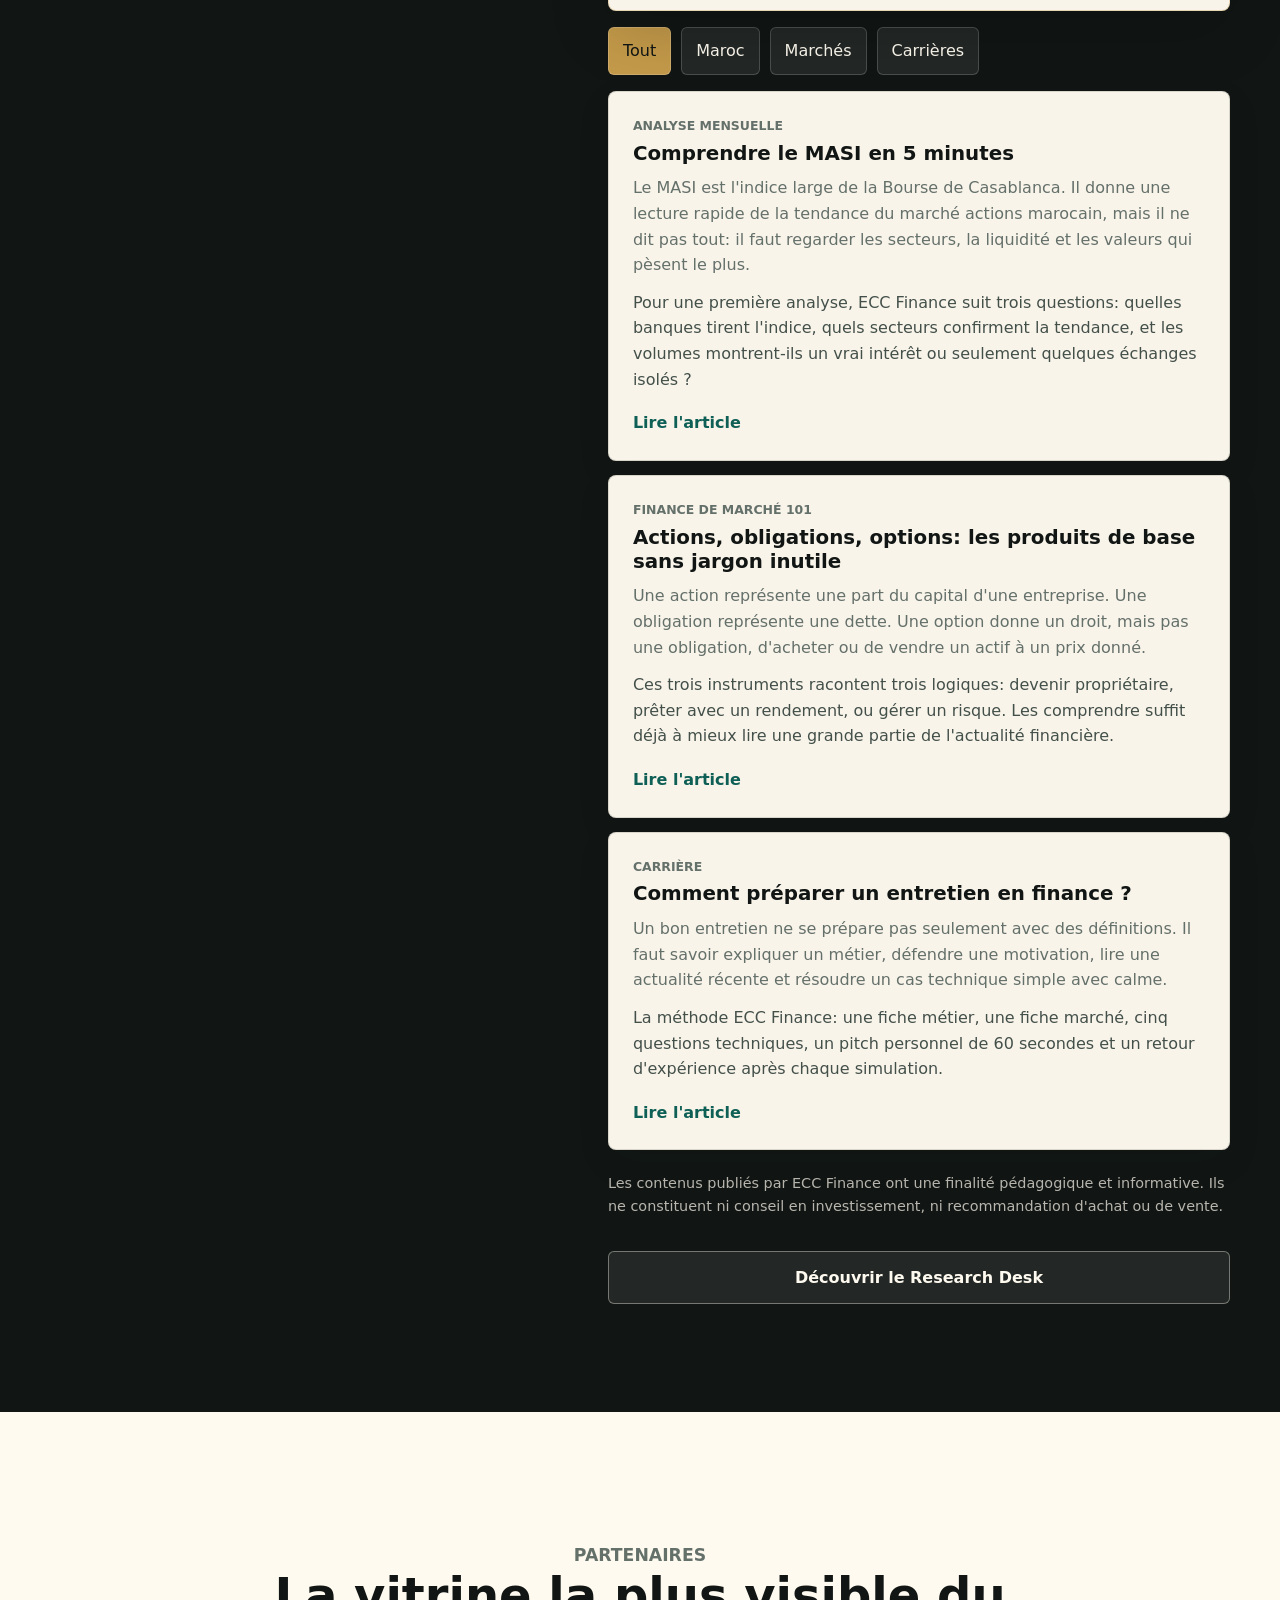
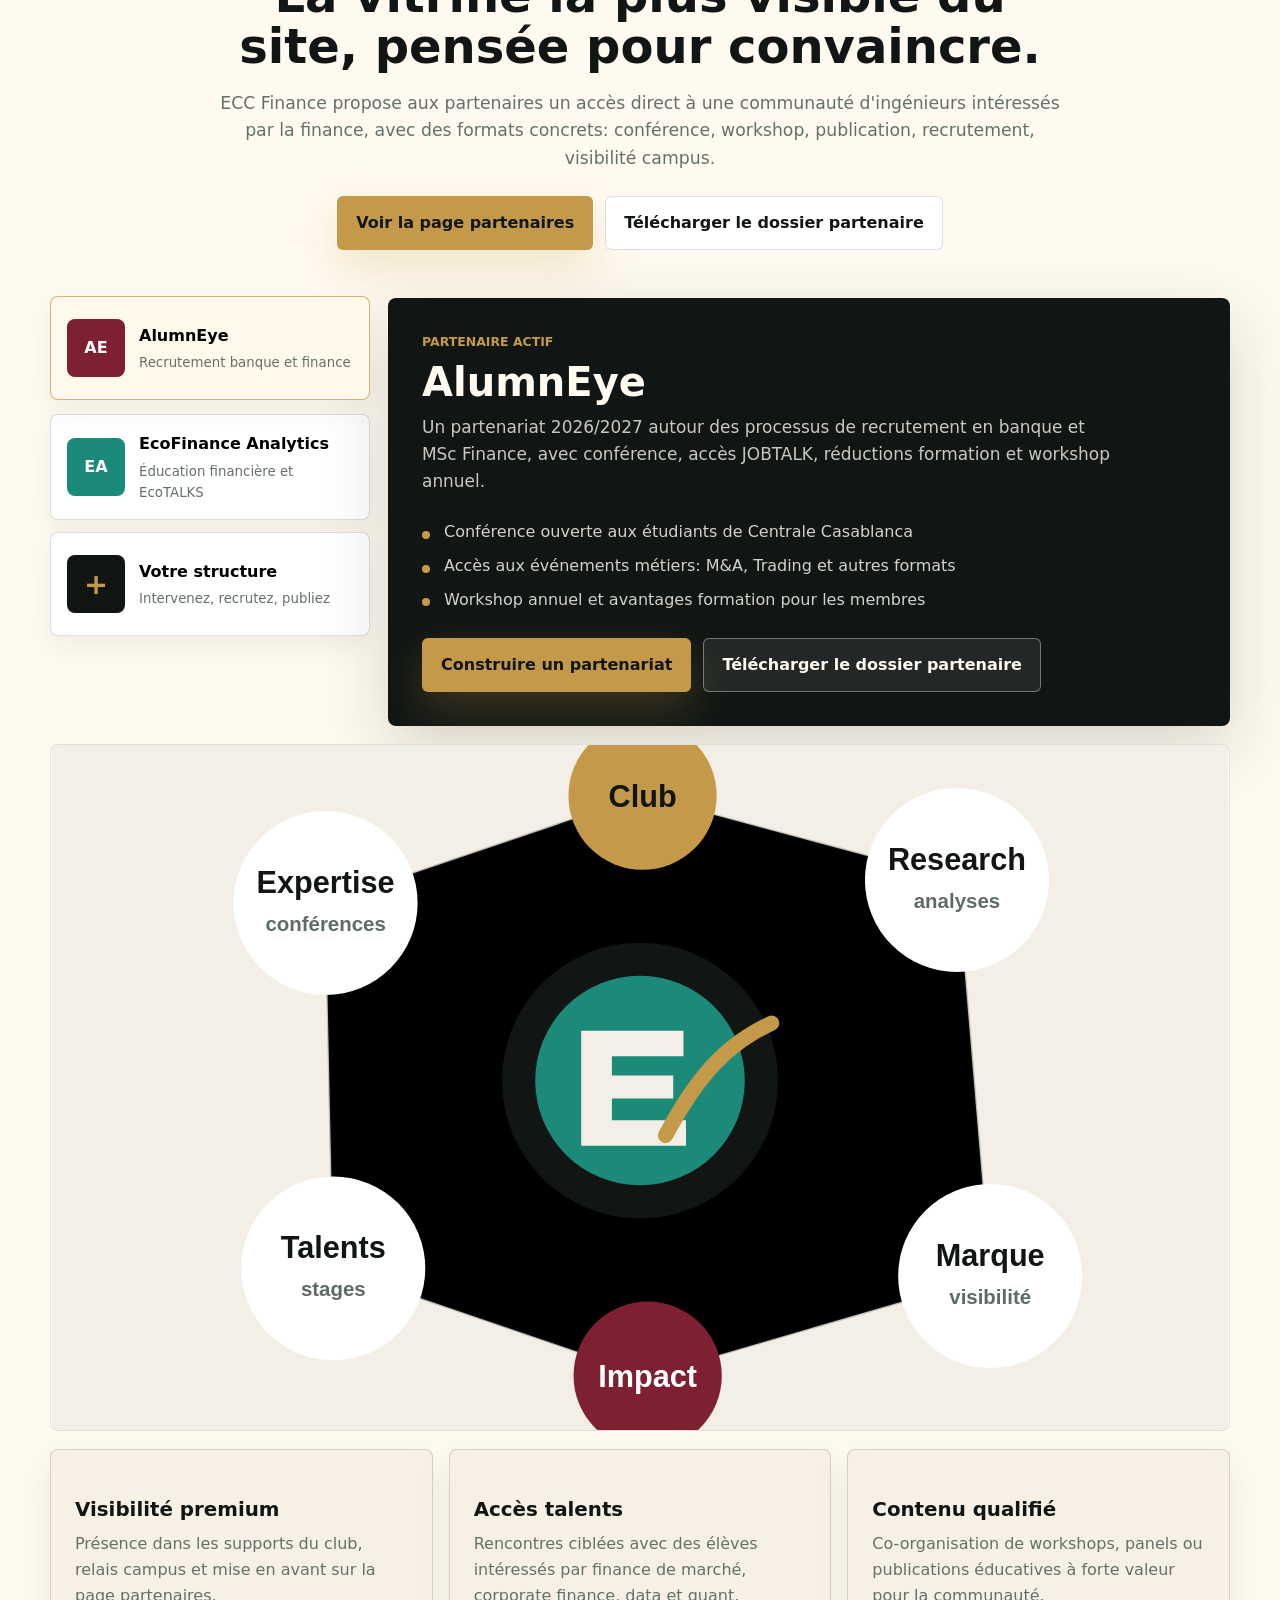
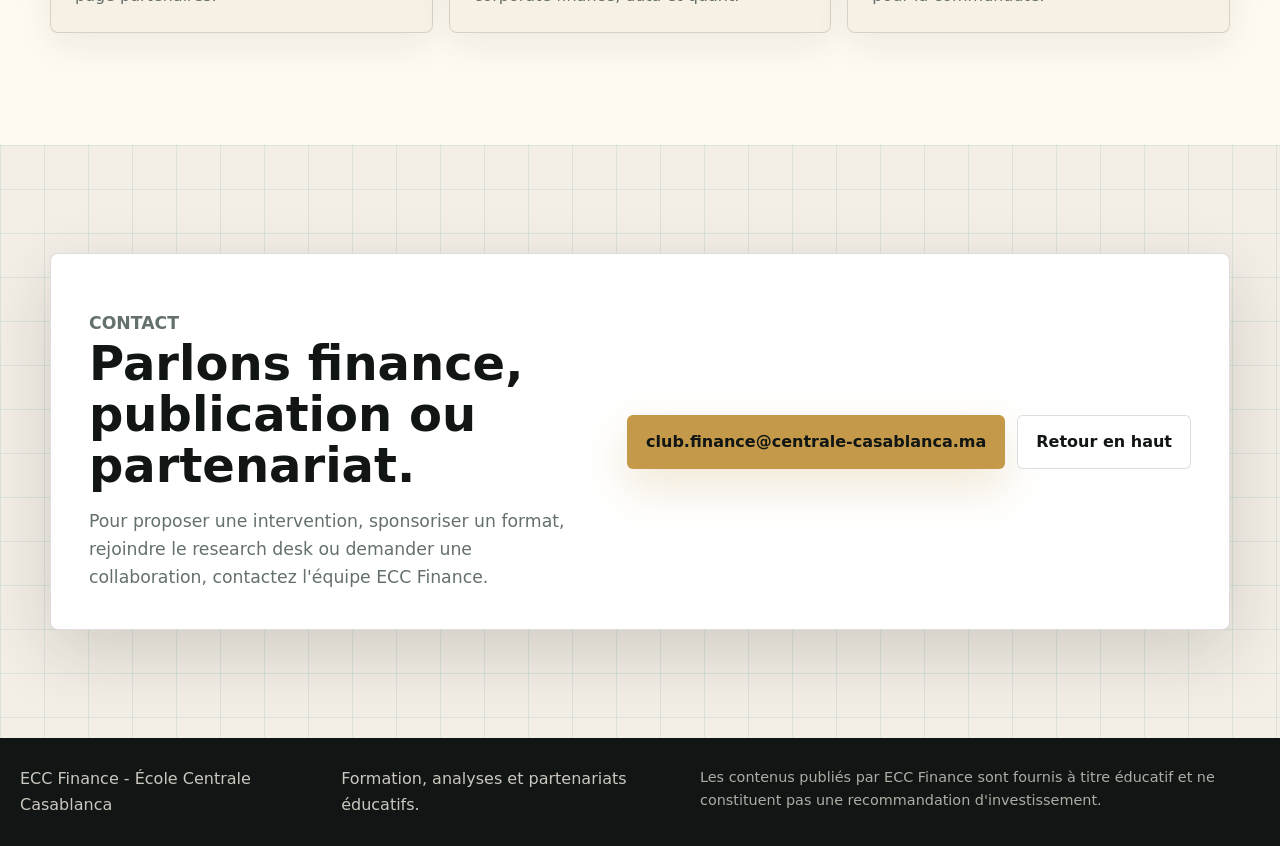
==== commit 65e2978c: "Polish weekly copy and team name" ====
--- a/index.html
+++ b/index.html
@@ -221,7 +221,7 @@
               <h3>Exécution campus</h3>
               <ul class="team-members">
                 <li>Ahmed Amine Hadri</li>
-                <li>Mohamed Tahiri</li>
+                <li>Mohammed Tahiri</li>
                 <li>Youssef Laouine</li>
                 <li>Bilal Haddad</li>
               </ul>
@@ -393,8 +393,8 @@
               <div class="weekly-copy">
                 <p class="post-meta">ECC Finance Weekly - Vol. 1 N° 1</p>
                 <h3>Business, finance, marchés et innovation.</h3>
-                <p>Le premier numéro d'ECC Finance Weekly propose une lecture concise des enjeux économiques et financiers de la semaine du 13 au 19 juillet 2026.</p>
-                <p class="article-body">Ce format devient la vitrine éditoriale du Research Desk : une publication courte, structurée et accessible pour suivre l'actualité avec méthode.</p>
+                <p>Ce premier numéro d'ECC Finance Weekly offre une synthèse claire des faits économiques, financiers et sectoriels marquants de la semaine du 13 au 19 juillet 2026.</p>
+                <p class="article-body">Pensé comme un rendez-vous éditorial du Research Desk, ce format vise à rendre l'actualité financière plus lisible, avec une approche structurée, pédagogique et rigoureuse.</p>
                 <div class="weekly-actions">
                   <a class="button button-primary" href="assets/ecc-finance-weekly-vol1-n1.pdf" target="_blank" rel="noopener">Lire le Weekly</a>
                   <a class="button button-secondary" href="assets/ecc-finance-weekly-vol1-n1.pdf" download>Télécharger le PDF</a>
